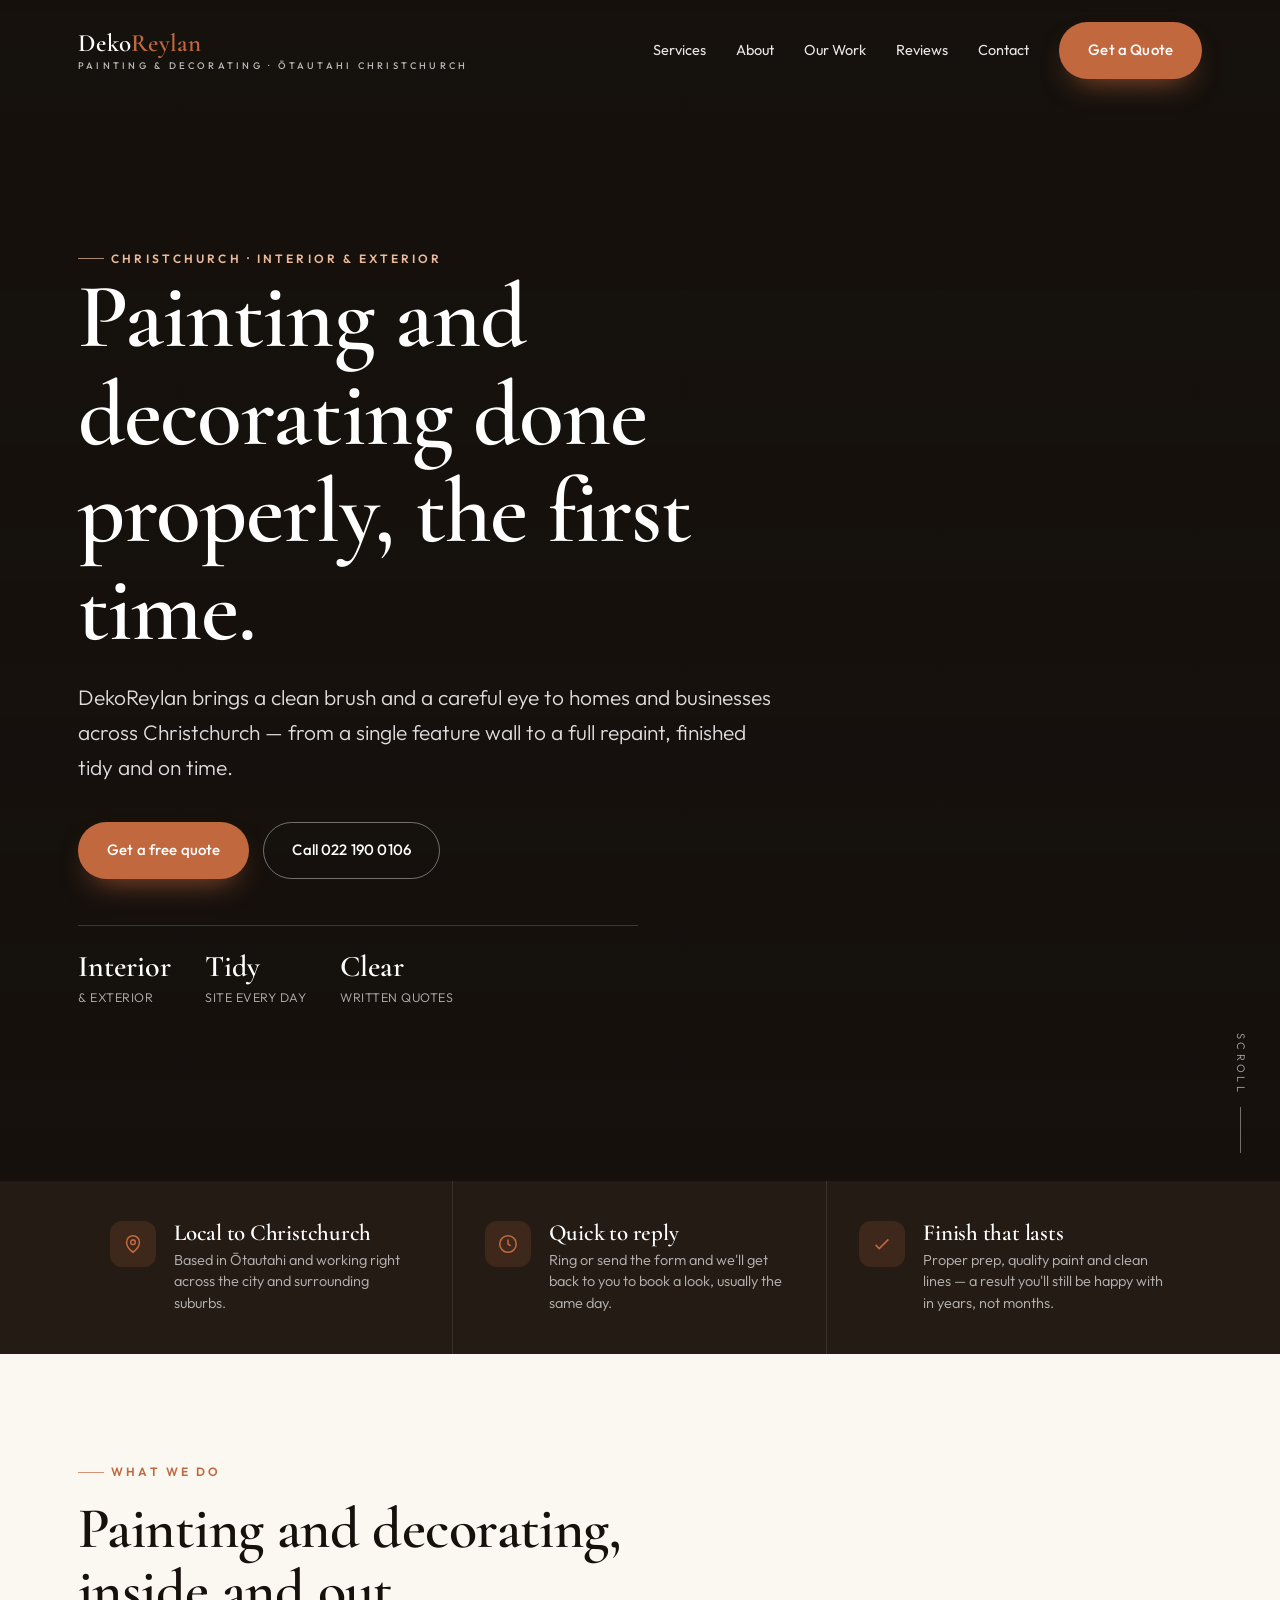
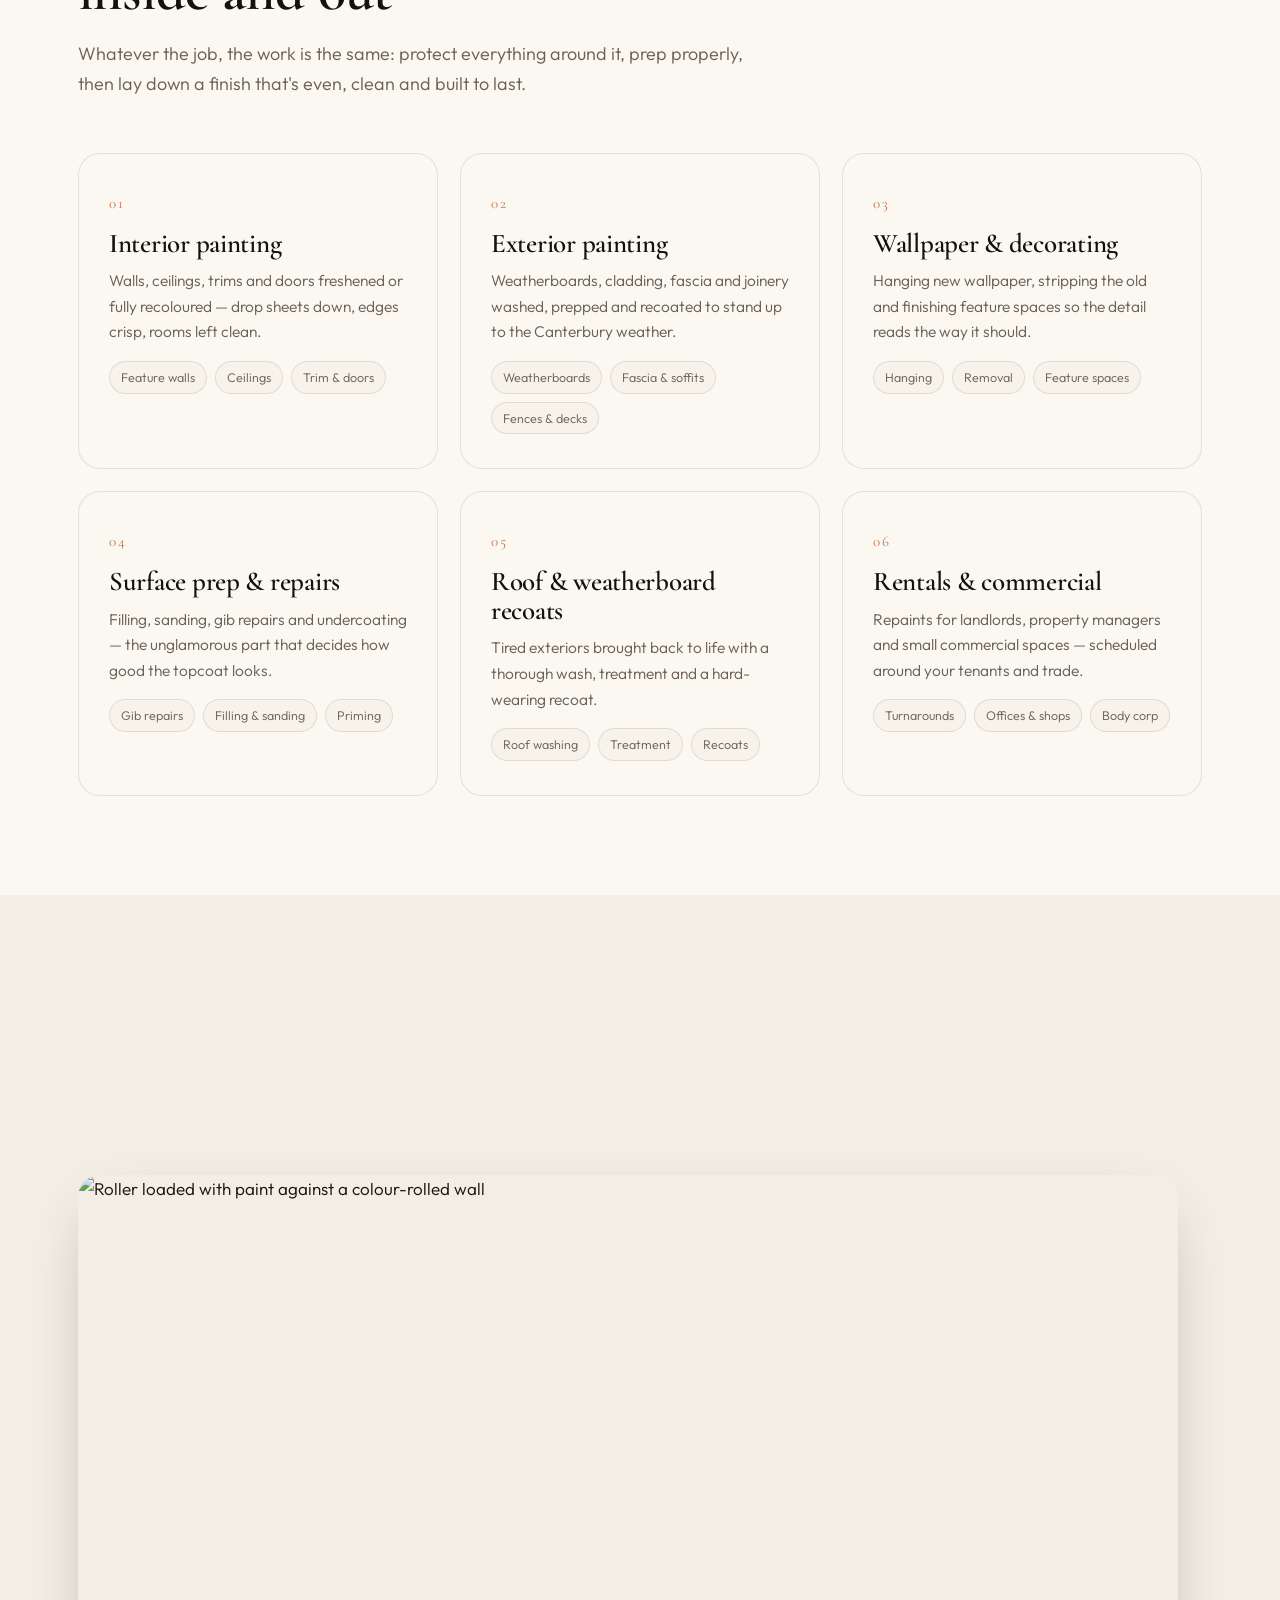
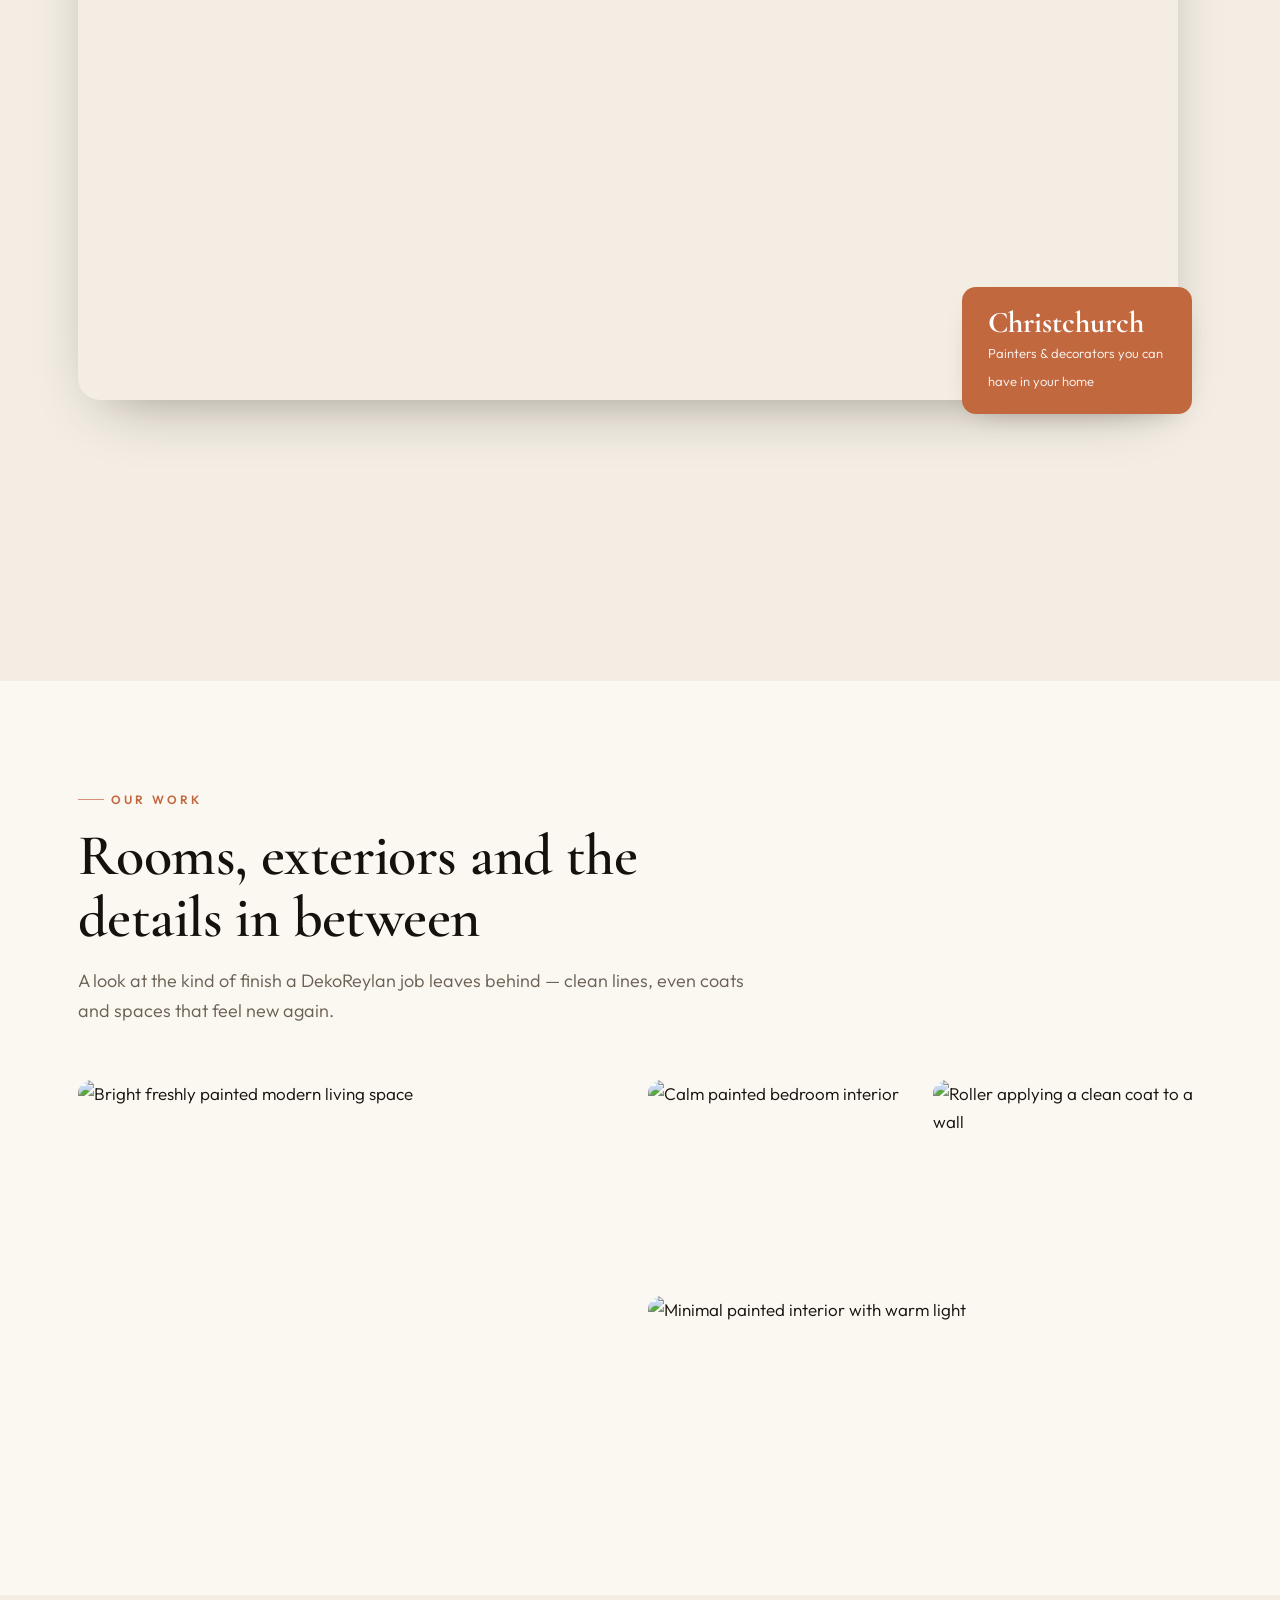
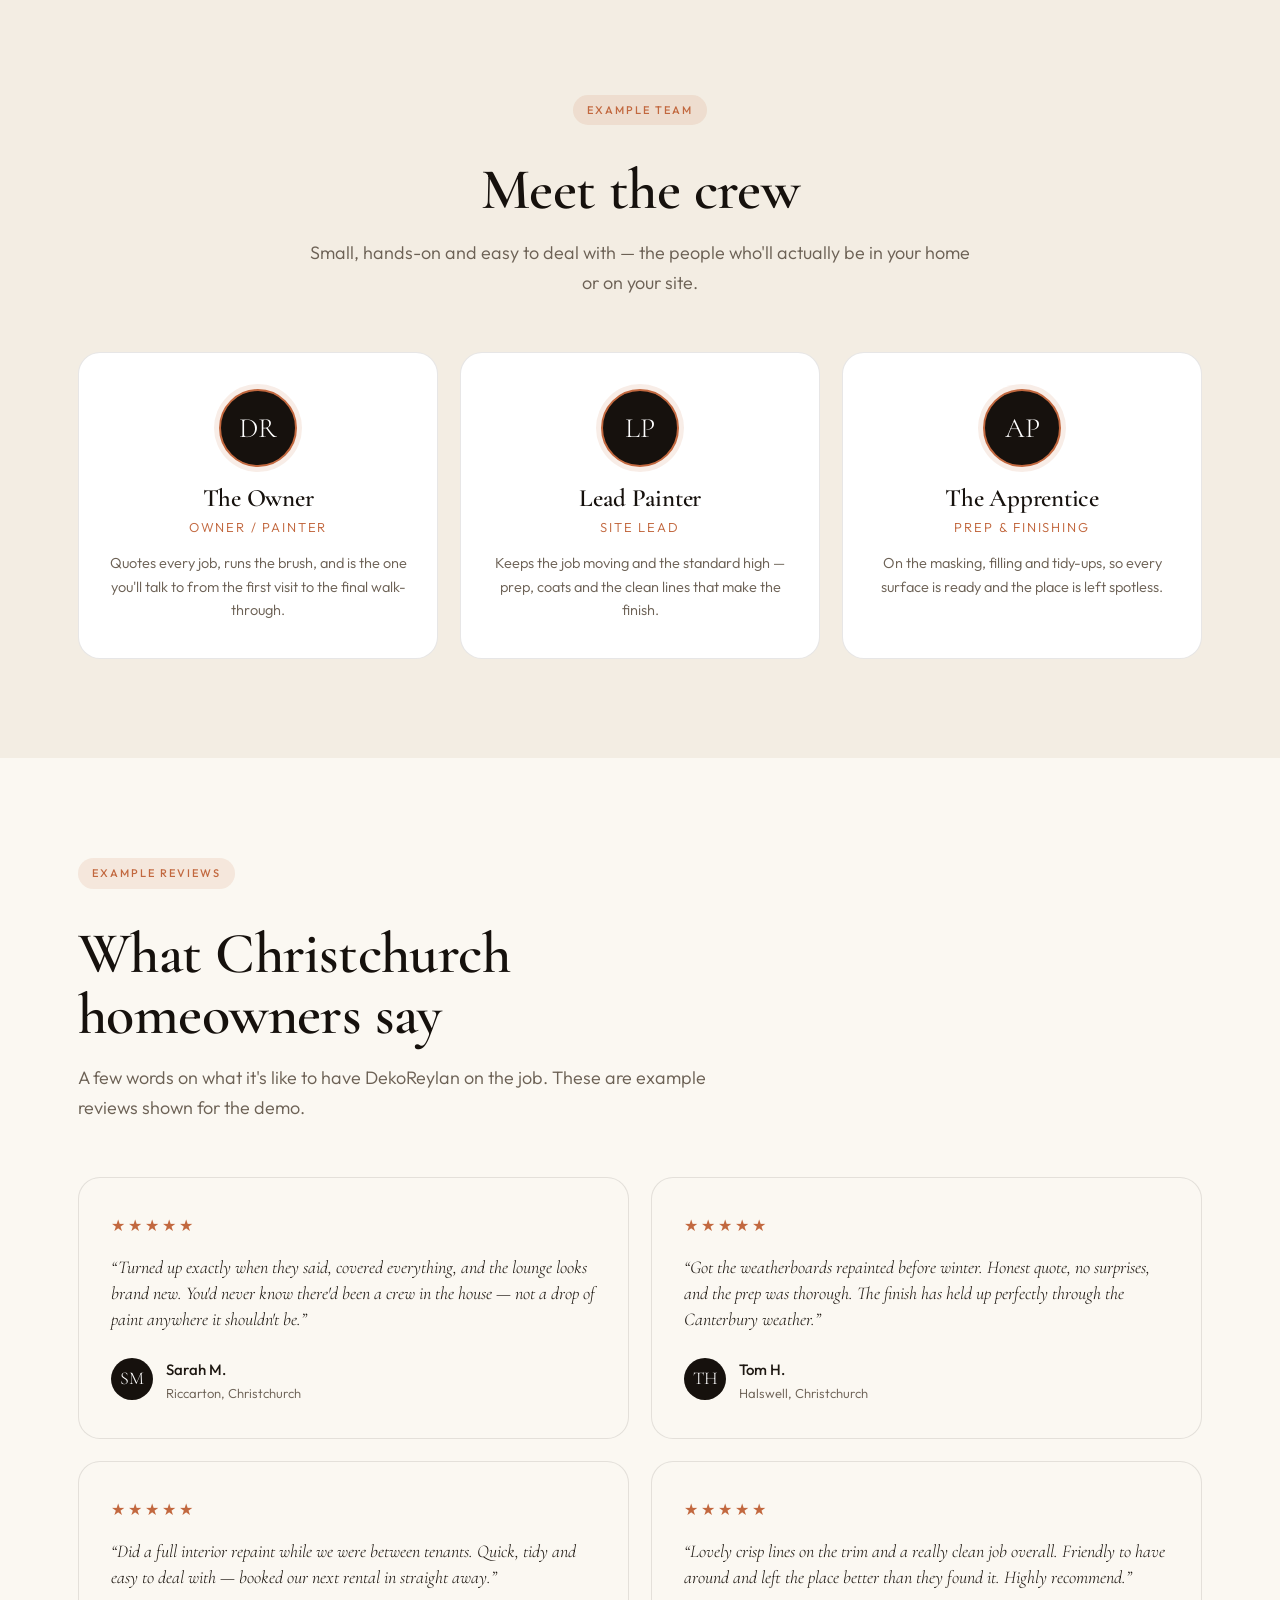
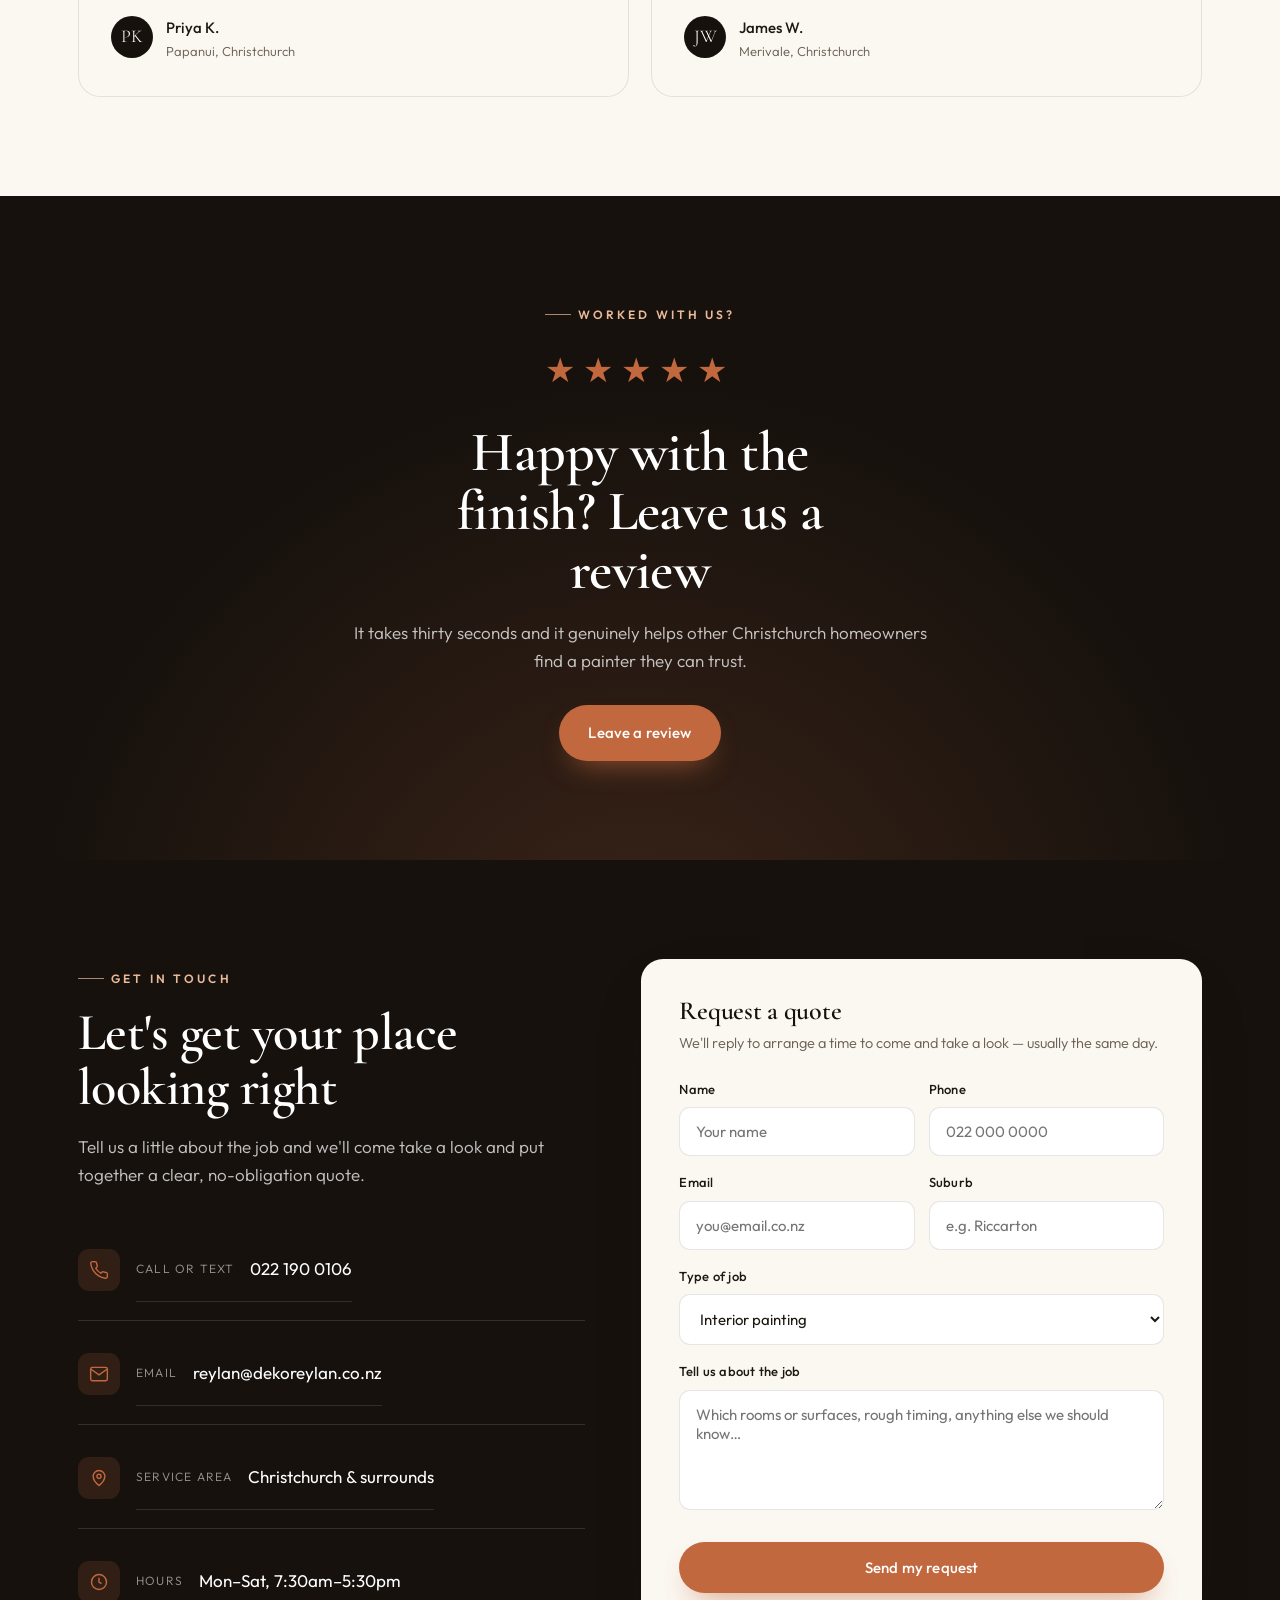
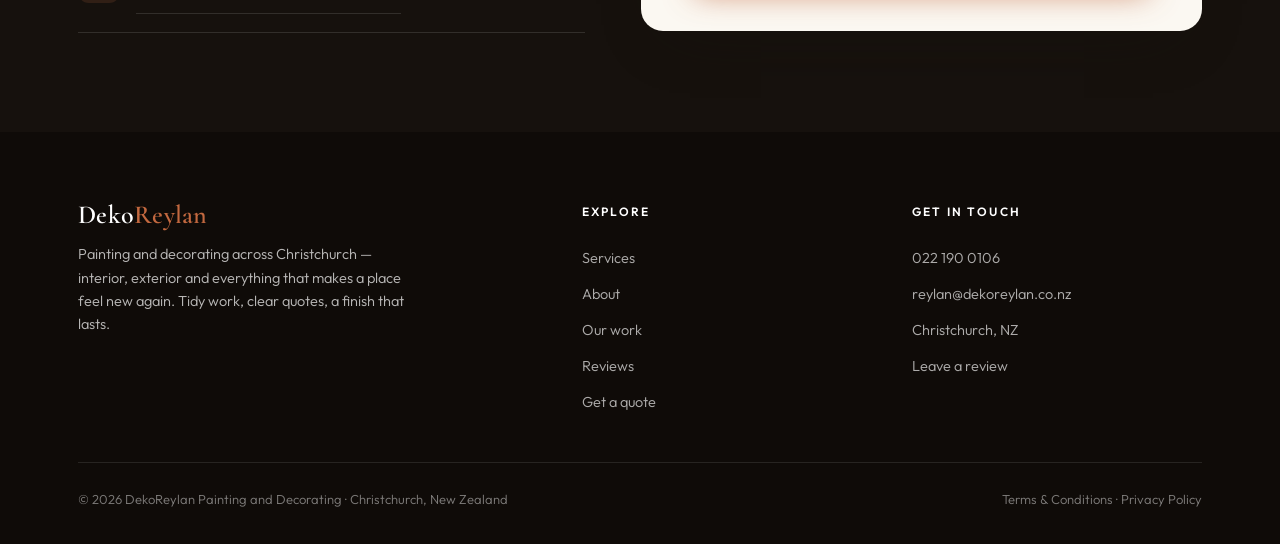
==== index.html @ f96023ec "Initial build: DekoReylan Painting and Decorating" ====
<!DOCTYPE html>
<html lang="en-NZ">
<head>
<meta charset="UTF-8" />
<meta name="viewport" content="width=device-width, initial-scale=1.0" />
<title>DekoReylan Painting and Decorating | Painters & Decorators, Christchurch</title>
<meta name="description" content="DekoReylan Painting and Decorating — interior and exterior house painting, wallpapering and surface prep across Christchurch. Tidy work, clear quotes, a finish that lasts. Get a quote today." />
<link rel="icon" href="data:image/svg+xml,%3Csvg xmlns='http://www.w3.org/2000/svg' viewBox='0 0 100 100'%3E%3Crect width='100' height='100' rx='20' fill='%2316110D'/%3E%3Ctext x='50' y='70' font-family='Georgia,serif' font-size='58' fill='%23C2683F' text-anchor='middle'%3ED%3C/text%3E%3C/svg%3E" />
<meta property="og:title" content="DekoReylan Painting and Decorating | Christchurch Painters" />
<meta property="og:description" content="Interior & exterior painting and decorating across Christchurch. Tidy work, clear quotes, a finish that lasts." />
<meta property="og:type" content="website" />
<meta property="og:image" content="https://images.unsplash.com/photo-1604014237800-1c9102c219da?auto=format&fit=crop&w=1200&q=70" />
<link rel="preconnect" href="https://fonts.googleapis.com" />
<link rel="preconnect" href="https://fonts.gstatic.com" crossorigin />
<link href="https://fonts.googleapis.com/css2?family=Cormorant+Garamond:wght@500;600;700&family=Outfit:wght@300;400;500;600&display=swap" rel="stylesheet" />
<link rel="stylesheet" href="styles.css" />
</head>
<body>

<!-- intro -->
<div id="intro">
  <div class="mark">Deko<span>Reylan</span></div>
  <div class="ln"></div>
</div>

<!-- nav -->
<header class="nav">
  <div class="wrap nav-inner">
    <a href="index.html" class="brand">Deko<b>Reylan</b><small>Painting &amp; Decorating · Ōtautahi Christchurch</small></a>
    <nav class="nav-links">
      <a class="lk" href="#services">Services</a>
      <a class="lk" href="#about">About</a>
      <a class="lk" href="#work">Our Work</a>
      <a class="lk" href="#reviews">Reviews</a>
      <a class="lk" href="#contact">Contact</a>
      <a class="btn btn-primary nav-phone" href="tel:+64221900106">Get a Quote</a>
    </nav>
    <button class="nav-toggle" aria-label="Menu"><span></span><span></span><span></span></button>
  </div>
</header>

<!-- hero -->
<section class="hero" id="top">
  <div class="hero-slides">
    <div class="hero-slide active"><img class="treat" src="https://images.unsplash.com/photo-1581094794329-c8112a89af12?auto=format&fit=crop&w=1900&q=70" alt="Painter cutting in a wall with a brush" fetchpriority="high" width="1900" height="1100" /></div>
    <div class="hero-slide"><img class="treat" src="https://images.unsplash.com/photo-1604014237800-1c9102c219da?auto=format&fit=crop&w=1900&q=70" alt="Roller applying fresh paint to an interior wall" loading="lazy" width="1900" height="1100" /></div>
    <div class="hero-slide"><img class="treat" src="https://images.unsplash.com/photo-1600585154340-be6161a56a0c?auto=format&fit=crop&w=1900&q=70" alt="Freshly painted modern living room" loading="lazy" width="1900" height="1100" /></div>
    <div class="hero-slide"><img class="treat" src="https://images.unsplash.com/photo-1513161455079-7dc1de15ef3e?auto=format&fit=crop&w=1900&q=70" alt="Painting brushes and rollers laid out ready to work" loading="lazy" width="1900" height="1100" /></div>
  </div>
  <div class="hero-content wrap">
    <span class="eyebrow">Christchurch · Interior &amp; Exterior</span>
    <h1>Painting and decorating done properly, the first time.</h1>
    <p class="lead">DekoReylan brings a clean brush and a careful eye to homes and businesses across Christchurch — from a single feature wall to a full repaint, finished tidy and on time.</p>
    <div class="hero-cta">
      <a href="#contact" class="btn btn-primary">Get a free quote</a>
      <a href="tel:+64221900106" class="btn btn-ghost">Call 022 190 0106</a>
    </div>
    <div class="hero-meta">
      <div><b>Interior</b><span>&amp; Exterior</span></div>
      <div><b>Tidy</b><span>Site every day</span></div>
      <div><b>Clear</b><span>Written quotes</span></div>
    </div>
  </div>
  <div class="scroll-hint">Scroll</div>
</section>

<!-- trust strip -->
<div class="trust">
  <div class="wrap">
    <div class="trust-item reveal">
      <div class="ic"><svg width="22" height="22" viewBox="0 0 24 24" fill="none" stroke="currentColor" stroke-width="1.7"><path d="M12 21s-7-5.2-7-11a7 7 0 0 1 14 0c0 5.8-7 11-7 11z"/><circle cx="12" cy="10" r="2.5"/></svg></div>
      <div><h4>Local to Christchurch</h4><p>Based in Ōtautahi and working right across the city and surrounding suburbs.</p></div>
    </div>
    <div class="trust-item reveal d1">
      <div class="ic"><svg width="22" height="22" viewBox="0 0 24 24" fill="none" stroke="currentColor" stroke-width="1.7"><circle cx="12" cy="12" r="9"/><path d="M12 7v5l3 2"/></svg></div>
      <div><h4>Quick to reply</h4><p>Ring or send the form and we'll get back to you to book a look, usually the same day.</p></div>
    </div>
    <div class="trust-item reveal d2">
      <div class="ic"><svg width="22" height="22" viewBox="0 0 24 24" fill="none" stroke="currentColor" stroke-width="1.7"><path d="m5 13 4 4L19 7"/></svg></div>
      <div><h4>Finish that lasts</h4><p>Proper prep, quality paint and clean lines — a result you'll still be happy with in years, not months.</p></div>
    </div>
  </div>
</div>

<!-- services -->
<section id="services" class="bg-paper">
  <div class="wrap">
    <div class="sec-head reveal">
      <span class="eyebrow">What we do</span>
      <h2>Painting and decorating, inside and out</h2>
      <p>Whatever the job, the work is the same: protect everything around it, prep properly, then lay down a finish that's even, clean and built to last.</p>
    </div>
    <div class="services-grid">
      <div class="svc reveal">
        <span class="num">01</span>
        <h3>Interior painting</h3>
        <p>Walls, ceilings, trims and doors freshened or fully recoloured — drop sheets down, edges crisp, rooms left clean.</p>
        <ul><li>Feature walls</li><li>Ceilings</li><li>Trim &amp; doors</li></ul>
      </div>
      <div class="svc reveal d1">
        <span class="num">02</span>
        <h3>Exterior painting</h3>
        <p>Weatherboards, cladding, fascia and joinery washed, prepped and recoated to stand up to the Canterbury weather.</p>
        <ul><li>Weatherboards</li><li>Fascia &amp; soffits</li><li>Fences &amp; decks</li></ul>
      </div>
      <div class="svc reveal d2">
        <span class="num">03</span>
        <h3>Wallpaper &amp; decorating</h3>
        <p>Hanging new wallpaper, stripping the old and finishing feature spaces so the detail reads the way it should.</p>
        <ul><li>Hanging</li><li>Removal</li><li>Feature spaces</li></ul>
      </div>
      <div class="svc reveal">
        <span class="num">04</span>
        <h3>Surface prep &amp; repairs</h3>
        <p>Filling, sanding, gib repairs and undercoating — the unglamorous part that decides how good the topcoat looks.</p>
        <ul><li>Gib repairs</li><li>Filling &amp; sanding</li><li>Priming</li></ul>
      </div>
      <div class="svc reveal d1">
        <span class="num">05</span>
        <h3>Roof &amp; weatherboard recoats</h3>
        <p>Tired exteriors brought back to life with a thorough wash, treatment and a hard-wearing recoat.</p>
        <ul><li>Roof washing</li><li>Treatment</li><li>Recoats</li></ul>
      </div>
      <div class="svc reveal d2">
        <span class="num">06</span>
        <h3>Rentals &amp; commercial</h3>
        <p>Repaints for landlords, property managers and small commercial spaces — scheduled around your tenants and trade.</p>
        <ul><li>Turnarounds</li><li>Offices &amp; shops</li><li>Body corp</li></ul>
      </div>
    </div>
  </div>
</section>

<!-- about -->
<section id="about" class="bg-bone">
  <div class="wrap about-grid">
    <div class="about-media reveal">
      <img class="treat" src="https://images.unsplash.com/photo-1562259949-e8e7689d7828?auto=format&fit=crop&w=1100&q=70" alt="Roller loaded with paint against a colour-rolled wall" width="1100" height="825" loading="lazy" />
      <div class="tag"><b>Christchurch</b><span>Painters &amp; decorators you can have in your home</span></div>
    </div>
    <div class="about-copy reveal d1">
      <span class="eyebrow">About DekoReylan</span>
      <h2>A careful brush you'll be glad you called</h2>
      <p>DekoReylan Painting and Decorating is a Christchurch painting business built on the simple stuff: turn up when we say, keep the site tidy, and leave a finish you're proud to show people.</p>
      <p>From a freshen-up before the house goes on the market to a full interior recolour or an exterior recoat, the approach doesn't change — honest advice, a clear written quote, and clean work from the first drop sheet to the last wipe-down.</p>
      <ul class="checklist">
        <li><span class="ck"><svg width="13" height="13" viewBox="0 0 24 24" fill="none" stroke="currentColor" stroke-width="3"><path d="m5 13 4 4L19 7"/></svg></span><div><b>Locally owned and operated</b><span>A Christchurch name doing Christchurch homes — not a faceless franchise.</span></div></li>
        <li><span class="ck"><svg width="13" height="13" viewBox="0 0 24 24" fill="none" stroke="currentColor" stroke-width="3"><path d="m5 13 4 4L19 7"/></svg></span><div><b>Clear, written quotes</b><span>You'll know the scope and the price before any tin is opened.</span></div></li>
        <li><span class="ck"><svg width="13" height="13" viewBox="0 0 24 24" fill="none" stroke="currentColor" stroke-width="3"><path d="m5 13 4 4L19 7"/></svg></span><div><b>Tidy work, every day</b><span>Furniture covered, floors protected, and the place left liveable while we go.</span></div></li>
      </ul>
      <a href="#contact" class="btn btn-dark" style="margin-top:30px">Talk to us about your place</a>
    </div>
  </div>
</section>

<!-- work / gallery -->
<section id="work" class="bg-paper">
  <div class="wrap">
    <div class="sec-head reveal">
      <span class="eyebrow">Our work</span>
      <h2>Rooms, exteriors and the details in between</h2>
      <p>A look at the kind of finish a DekoReylan job leaves behind — clean lines, even coats and spaces that feel new again.</p>
    </div>
    <div class="gallery">
      <figure class="wide tall reveal"><img class="treat" src="https://images.unsplash.com/photo-1586023492125-27b2c045efd7?auto=format&fit=crop&w=1100&q=70" alt="Bright freshly painted modern living space" loading="lazy" /><figcaption>Interior recolour — open living</figcaption></figure>
      <figure class="reveal d1"><img class="treat" src="https://images.unsplash.com/photo-1505691938895-1758d7feb511?auto=format&fit=crop&w=800&q=70" alt="Calm painted bedroom interior" loading="lazy" /><figcaption>Bedroom refresh</figcaption></figure>
      <figure class="reveal d2"><img class="treat" src="https://images.unsplash.com/photo-1604014237800-1c9102c219da?auto=format&fit=crop&w=800&q=70" alt="Roller applying a clean coat to a wall" loading="lazy" /><figcaption>Even coats, crisp edges</figcaption></figure>
      <figure class="wide reveal d1"><img class="treat" src="https://images.unsplash.com/photo-1618221195710-dd6b41faaea6?auto=format&fit=crop&w=1100&q=70" alt="Minimal painted interior with warm light" loading="lazy" /><figcaption>Feature spaces &amp; trim</figcaption></figure>
    </div>
  </div>
</section>

<!-- crew -->
<section id="crew" class="bg-bone">
  <div class="wrap">
    <div class="sec-head reveal" style="margin-left:auto;margin-right:auto;text-align:center">
      <span class="badge">Example team</span>
      <h2>Meet the crew</h2>
      <p>Small, hands-on and easy to deal with — the people who'll actually be in your home or on your site.</p>
    </div>
    <div class="crew-grid">
      <div class="crew-card reveal">
        <div class="avatar">DR</div>
        <h3>The Owner</h3>
        <div class="role">Owner / Painter</div>
        <p>Quotes every job, runs the brush, and is the one you'll talk to from the first visit to the final walk-through.</p>
      </div>
      <div class="crew-card reveal d1">
        <div class="avatar">LP</div>
        <h3>Lead Painter</h3>
        <div class="role">Site Lead</div>
        <p>Keeps the job moving and the standard high — prep, coats and the clean lines that make the finish.</p>
      </div>
      <div class="crew-card reveal d2">
        <div class="avatar">AP</div>
        <h3>The Apprentice</h3>
        <div class="role">Prep &amp; Finishing</div>
        <p>On the masking, filling and tidy-ups, so every surface is ready and the place is left spotless.</p>
      </div>
    </div>
  </div>
</section>

<!-- reviews -->
<section id="reviews" class="bg-paper">
  <div class="wrap">
    <div class="sec-head reveal">
      <span class="badge">Example reviews</span>
      <h2>What Christchurch homeowners say</h2>
      <p>A few words on what it's like to have DekoReylan on the job. These are example reviews shown for the demo.</p>
    </div>
    <div class="reviews-grid">
      <div class="review reveal">
        <div class="stars">★★★★★</div>
        <p>“Turned up exactly when they said, covered everything, and the lounge looks brand new. You'd never know there'd been a crew in the house — not a drop of paint anywhere it shouldn't be.”</p>
        <div class="who"><span class="dot">SM</span><div><b>Sarah M.</b><span>Riccarton, Christchurch</span></div></div>
      </div>
      <div class="review reveal d1">
        <div class="stars">★★★★★</div>
        <p>“Got the weatherboards repainted before winter. Honest quote, no surprises, and the prep was thorough. The finish has held up perfectly through the Canterbury weather.”</p>
        <div class="who"><span class="dot">TH</span><div><b>Tom H.</b><span>Halswell, Christchurch</span></div></div>
      </div>
      <div class="review reveal">
        <div class="stars">★★★★★</div>
        <p>“Did a full interior repaint while we were between tenants. Quick, tidy and easy to deal with — booked our next rental in straight away.”</p>
        <div class="who"><span class="dot">PK</span><div><b>Priya K.</b><span>Papanui, Christchurch</span></div></div>
      </div>
      <div class="review reveal d1">
        <div class="stars">★★★★★</div>
        <p>“Lovely crisp lines on the trim and a really clean job overall. Friendly to have around and left the place better than they found it. Highly recommend.”</p>
        <div class="who"><span class="dot">JW</span><div><b>James W.</b><span>Merivale, Christchurch</span></div></div>
      </div>
    </div>
  </div>
</section>

<!-- review funnel banner -->
<section class="funnel">
  <div class="wrap">
    <span class="eyebrow">Worked with us?</span>
    <div class="bigstars" style="margin-top:18px">★★★★★</div>
    <h2>Happy with the finish? Leave us a review</h2>
    <p>It takes thirty seconds and it genuinely helps other Christchurch homeowners find a painter they can trust.</p>
    <a href="review.html" class="btn btn-primary">Leave a review</a>
  </div>
</section>

<!-- contact -->
<section id="contact" class="bg-ink">
  <div class="wrap contact-grid">
    <div class="contact-info reveal">
      <span class="eyebrow">Get in touch</span>
      <h2>Let's get your place looking right</h2>
      <p>Tell us a little about the job and we'll come take a look and put together a clear, no-obligation quote.</p>
      <div class="cinfo">
        <a href="tel:+64221900106"><span class="ic"><svg width="20" height="20" viewBox="0 0 24 24" fill="none" stroke="currentColor" stroke-width="1.7"><path d="M22 16.9v3a2 2 0 0 1-2.2 2 19.8 19.8 0 0 1-8.6-3.1 19.5 19.5 0 0 1-6-6A19.8 19.8 0 0 1 2.1 4.2 2 2 0 0 1 4.1 2h3a2 2 0 0 1 2 1.7c.1 1 .4 1.9.7 2.8a2 2 0 0 1-.5 2.1L8.1 9.9a16 16 0 0 0 6 6l1.3-1.3a2 2 0 0 1 2.1-.4c.9.3 1.8.6 2.8.7a2 2 0 0 1 1.7 2z"/></svg></span><div><small>Call or text</small><b>022 190 0106</b></div></a>
        <a href="mailto:reylan@dekoreylan.co.nz"><span class="ic"><svg width="20" height="20" viewBox="0 0 24 24" fill="none" stroke="currentColor" stroke-width="1.7"><rect x="2" y="4" width="20" height="16" rx="2"/><path d="m2 6 10 7L22 6"/></svg></span><div><small>Email</small><b>reylan@dekoreylan.co.nz</b></div></a>
        <div><span class="ic"><svg width="20" height="20" viewBox="0 0 24 24" fill="none" stroke="currentColor" stroke-width="1.7"><path d="M12 21s-7-5.2-7-11a7 7 0 0 1 14 0c0 5.8-7 11-7 11z"/><circle cx="12" cy="10" r="2.5"/></svg></span><div><small>Service area</small><b>Christchurch &amp; surrounds</b></div></div>
        <div><span class="ic"><svg width="20" height="20" viewBox="0 0 24 24" fill="none" stroke="currentColor" stroke-width="1.7"><circle cx="12" cy="12" r="9"/><path d="M12 7v5l3 2"/></svg></span><div><small>Hours</small><b>Mon–Sat, 7:30am–5:30pm</b></div></div>
      </div>
    </div>
    <div class="form reveal d1">
      <h3>Request a quote</h3>
      <p class="sub">We'll reply to arrange a time to come and take a look — usually the same day.</p>
      <form action="https://formsubmit.co/reylan@dekoreylan.co.nz" method="POST">
        <input type="hidden" name="_subject" value="New quote request — DekoReylan website" />
        <input type="hidden" name="_captcha" value="false" />
        <input type="hidden" name="_template" value="table" />
        <div class="row2">
          <div class="field"><label for="name">Name</label><input type="text" id="name" name="name" required placeholder="Your name" /></div>
          <div class="field"><label for="phone">Phone</label><input type="tel" id="phone" name="phone" required placeholder="022 000 0000" /></div>
        </div>
        <div class="row2">
          <div class="field"><label for="email">Email</label><input type="email" id="email" name="email" required placeholder="you@email.co.nz" /></div>
          <div class="field"><label for="suburb">Suburb</label><input type="text" id="suburb" name="suburb" placeholder="e.g. Riccarton" /></div>
        </div>
        <div class="field">
          <label for="jobtype">Type of job</label>
          <select id="jobtype" name="job_type">
            <option>Interior painting</option>
            <option>Exterior painting</option>
            <option>Wallpaper &amp; decorating</option>
            <option>Surface prep &amp; repairs</option>
            <option>Roof / weatherboard recoat</option>
            <option>Rental or commercial repaint</option>
            <option>Not sure yet</option>
          </select>
        </div>
        <div class="field"><label for="msg">Tell us about the job</label><textarea id="msg" name="message" placeholder="Which rooms or surfaces, rough timing, anything else we should know…"></textarea></div>
        <button type="submit" class="btn btn-primary">Send my request</button>
      </form>
    </div>
  </div>
</section>

<!-- footer -->
<footer>
  <div class="wrap">
    <div class="foot-grid">
      <div class="foot-brand">
        <div class="brand">Deko<b style="color:var(--accent)">Reylan</b></div>
        <p>Painting and decorating across Christchurch — interior, exterior and everything that makes a place feel new again. Tidy work, clear quotes, a finish that lasts.</p>
      </div>
      <div class="foot-col">
        <h5>Explore</h5>
        <a href="#services">Services</a>
        <a href="#about">About</a>
        <a href="#work">Our work</a>
        <a href="#reviews">Reviews</a>
        <a href="#contact">Get a quote</a>
      </div>
      <div class="foot-col">
        <h5>Get in touch</h5>
        <a href="tel:+64221900106">022 190 0106</a>
        <a href="mailto:reylan@dekoreylan.co.nz">reylan@dekoreylan.co.nz</a>
        <span>Christchurch, NZ</span>
        <a href="review.html">Leave a review</a>
      </div>
    </div>
    <div class="foot-bottom">
      <span>© <span id="yr"></span> DekoReylan Painting and Decorating · Christchurch, New Zealand</span>
      <span><a href="terms.html">Terms &amp; Conditions</a> · <a href="privacy.html">Privacy Policy</a></span>
    </div>
  </div>
</footer>

<script>document.getElementById('yr').textContent=new Date().getFullYear();</script>
<script src="main.js"></script>
</body>
</html>
---- styles.css ----
/* DekoReylan Painting and Decorating — Premium archetype
   Display: Cormorant Garamond · Body: Outfit
   Accent: terracotta clay on warm near-black */

:root{
  --ink:#16110D;
  --ink-soft:#241B14;
  --bone:#F3EDE3;
  --paper:#FBF8F2;
  --paper-2:#F7F2EA;
  --accent:#C2683F;
  --accent-deep:#A9512C;
  --text:#1E1812;
  --muted:#6E635723;
  --muted-text:#6C6155;
  --line:rgba(22,17,13,.10);
  --line-light:rgba(255,255,255,.14);
  --radius:14px;
  --radius-lg:22px;
  --shadow:0 22px 60px -28px rgba(22,17,13,.45);
  --shadow-sm:0 10px 30px -18px rgba(22,17,13,.40);
  --maxw:1180px;
  --ease:cubic-bezier(.22,.61,.36,1);
}

*{box-sizing:border-box}
html{scroll-behavior:smooth}
body{
  margin:0;
  font-family:"Outfit",-apple-system,BlinkMacSystemFont,"Segoe UI",sans-serif;
  color:var(--text);
  background:var(--paper);
  font-size:17px;
  line-height:1.65;
  font-weight:330;
  -webkit-font-smoothing:antialiased;
  overflow-x:hidden;
}
h1,h2,h3,h4{
  font-family:"Cormorant Garamond",Georgia,serif;
  font-weight:600;
  line-height:1.06;
  letter-spacing:-.01em;
  margin:0;
  color:var(--ink);
}
p{margin:0}
a{color:inherit;text-decoration:none}
img{display:block;max-width:100%}

.wrap{max-width:var(--maxw);margin:0 auto;padding:0 28px}
.eyebrow{
  font-family:"Outfit",sans-serif;
  text-transform:uppercase;
  letter-spacing:.26em;
  font-size:12px;
  font-weight:600;
  color:var(--accent);
  display:inline-flex;align-items:center;gap:.6em;
}
.eyebrow::before{content:"";width:26px;height:1px;background:var(--accent);display:inline-block;opacity:.7}

/* consistent image treatment across the whole site */
.treat{filter:saturate(.9) contrast(1.04) brightness(.98)}

/* ---------- buttons ---------- */
.btn{
  --b:var(--accent);
  display:inline-flex;align-items:center;justify-content:center;gap:.55em;
  padding:15px 28px;border-radius:999px;
  font-family:"Outfit",sans-serif;font-weight:500;font-size:15px;letter-spacing:.01em;
  cursor:pointer;border:1px solid transparent;
  transition:transform .35s var(--ease),background .3s var(--ease),color .3s,box-shadow .3s;
  white-space:nowrap;
}
.btn-primary{background:var(--accent);color:#fff;box-shadow:0 14px 30px -14px rgba(194,104,63,.8)}
.btn-primary:hover{background:var(--accent-deep);transform:translateY(-2px)}
.btn-ghost{background:transparent;color:#fff;border-color:rgba(255,255,255,.4)}
.btn-ghost:hover{background:rgba(255,255,255,.1);border-color:#fff;transform:translateY(-2px)}
.btn-dark{background:var(--ink);color:#fff}
.btn-dark:hover{background:var(--ink-soft);transform:translateY(-2px)}

/* ---------- intro overlay ---------- */
#intro{
  position:fixed;inset:0;z-index:2000;background:var(--ink);
  display:flex;align-items:center;justify-content:center;flex-direction:column;gap:14px;
  transition:opacity .8s var(--ease),visibility .8s;
}
#intro.done{opacity:0;visibility:hidden}
#intro .mark{
  font-family:"Cormorant Garamond",serif;font-size:clamp(30px,6vw,52px);color:#fff;
  letter-spacing:.02em;opacity:0;transform:translateY(14px);
  animation:introUp .9s var(--ease) .15s forwards;
}
#intro .mark span{color:var(--accent)}
#intro .ln{width:0;height:2px;background:var(--accent);animation:introLn 1.1s var(--ease) .5s forwards}
@keyframes introUp{to{opacity:1;transform:none}}
@keyframes introLn{to{width:120px}}

/* ---------- nav ---------- */
header.nav{
  position:fixed;top:0;left:0;right:0;z-index:1000;
  transition:background .4s var(--ease),box-shadow .4s,padding .4s;
  padding:22px 0;
}
header.nav.scrolled{background:rgba(251,248,242,.92);backdrop-filter:blur(12px);box-shadow:0 1px 0 var(--line);padding:14px 0}
.nav-inner{display:flex;align-items:center;justify-content:space-between;gap:20px}
.brand{font-family:"Cormorant Garamond",serif;font-size:25px;font-weight:600;color:#fff;letter-spacing:.01em;line-height:1;transition:color .4s}
.brand b{color:var(--accent);font-weight:600}
.brand small{display:block;font-family:"Outfit",sans-serif;font-size:9.5px;letter-spacing:.34em;text-transform:uppercase;font-weight:500;opacity:.7;margin-top:5px}
header.nav.scrolled .brand{color:var(--ink)}
.nav-links{display:flex;align-items:center;gap:30px}
.nav-links a.lk{font-family:"Outfit",sans-serif;font-size:14.5px;font-weight:400;color:rgba(255,255,255,.9);position:relative;transition:color .3s}
header.nav.scrolled .nav-links a.lk{color:var(--muted-text)}
.nav-links a.lk::after{content:"";position:absolute;left:0;bottom:-6px;height:1.5px;width:0;background:var(--accent);transition:width .35s var(--ease)}
.nav-links a.lk:hover::after{width:100%}
.nav-links a.lk:hover{color:var(--accent)}
.nav-phone{font-family:"Outfit",sans-serif}
.nav-toggle{display:none;background:none;border:0;cursor:pointer;flex-direction:column;gap:5px;padding:6px}
.nav-toggle span{width:26px;height:2px;background:#fff;transition:.3s}
header.nav.scrolled .nav-toggle span{background:var(--ink)}

/* ---------- hero ---------- */
.hero{position:relative;min-height:100svh;background:var(--ink);display:flex;align-items:flex-end;overflow:hidden}
.hero-slides{position:absolute;inset:0;z-index:0}
.hero-slide{position:absolute;inset:0;opacity:0;transition:opacity 1.8s var(--ease);transform:scale(1.06)}
.hero-slide.active{opacity:1;animation:kenburns 8s linear forwards}
.hero-slide img{width:100%;height:100%;object-fit:cover}
.hero-slide::after{content:"";position:absolute;inset:0;
  background:linear-gradient(180deg,rgba(22,17,13,.55) 0%,rgba(22,17,13,.45) 35%,rgba(22,17,13,.82) 100%);}
@keyframes kenburns{from{transform:scale(1.02)}to{transform:scale(1.12)}}
.hero-content{position:relative;z-index:2;width:100%;padding-bottom:8vh;padding-top:140px}
.hero h1{color:#fff;font-size:clamp(44px,7.4vw,92px);max-width:15ch;font-weight:600}
.hero .lead{color:rgba(255,255,255,.86);font-size:clamp(17px,2.1vw,21px);max-width:50ch;margin-top:22px;font-weight:300}
.hero .eyebrow{color:#E9B999}
.hero .eyebrow::before{background:#E9B999}
.hero-cta{display:flex;gap:14px;margin-top:38px;flex-wrap:wrap}
.hero-meta{display:flex;gap:34px;margin-top:46px;flex-wrap:wrap;border-top:1px solid rgba(255,255,255,.16);padding-top:26px;max-width:560px}
.hero-meta div{color:#fff}
.hero-meta b{font-family:"Cormorant Garamond",serif;font-size:30px;font-weight:600;display:block;line-height:1}
.hero-meta span{font-size:12.5px;letter-spacing:.04em;color:rgba(255,255,255,.66);text-transform:uppercase}
.scroll-hint{position:absolute;right:30px;bottom:28px;z-index:3;color:rgba(255,255,255,.6);font-size:11px;letter-spacing:.3em;text-transform:uppercase;writing-mode:vertical-rl;display:flex;align-items:center;gap:12px}
.scroll-hint::after{content:"";width:1px;height:46px;background:rgba(255,255,255,.4);animation:scrollpulse 2s var(--ease) infinite}
@keyframes scrollpulse{0%,100%{transform:scaleY(.4);opacity:.4}50%{transform:scaleY(1);opacity:1}}

/* ---------- sections ---------- */
section{padding:clamp(72px,11vh,128px) 0}
.bg-bone{background:var(--bone)}
.bg-paper{background:var(--paper)}
.bg-ink{background:var(--ink);color:#fff}
.sec-head{max-width:680px;margin-bottom:54px}
.sec-head h2{font-size:clamp(34px,5vw,58px);margin-top:16px}
.sec-head p{color:var(--muted-text);margin-top:18px;font-size:18px}
.bg-ink .sec-head h2{color:#fff}
.bg-ink .sec-head p{color:rgba(255,255,255,.72)}

/* trust strip */
.trust{background:var(--ink-soft);color:#fff;padding:0}
.trust .wrap{display:grid;grid-template-columns:repeat(3,1fr);gap:0}
.trust-item{padding:40px 32px;display:flex;gap:18px;align-items:flex-start;border-right:1px solid rgba(255,255,255,.1)}
.trust-item:last-child{border-right:0}
.trust-item .ic{flex:0 0 auto;width:46px;height:46px;border-radius:12px;background:rgba(194,104,63,.16);display:flex;align-items:center;justify-content:center;color:var(--accent)}
.trust-item h4{color:#fff;font-size:23px;margin-bottom:3px}
.trust-item p{color:rgba(255,255,255,.66);font-size:14.5px;line-height:1.5}

/* services */
.services-grid{display:grid;grid-template-columns:repeat(3,1fr);gap:22px}
.svc{background:var(--paper);border:1px solid var(--line);border-radius:var(--radius-lg);padding:34px 30px;transition:transform .4s var(--ease),box-shadow .4s,border-color .4s;position:relative;overflow:hidden}
.bg-bone .svc{background:#fff}
.svc::before{content:"";position:absolute;left:0;top:0;height:3px;width:0;background:var(--accent);transition:width .4s var(--ease)}
.svc:hover{transform:translateY(-6px);box-shadow:var(--shadow);border-color:transparent}
.svc:hover::before{width:100%}
.svc .num{font-family:"Cormorant Garamond",serif;font-size:15px;color:var(--accent);letter-spacing:.1em}
.svc h3{font-size:27px;margin:14px 0 10px}
.svc p{color:var(--muted-text);font-size:15.5px}
.svc ul{list-style:none;padding:0;margin:16px 0 0;display:flex;flex-wrap:wrap;gap:8px}
.svc li{font-size:12.5px;color:var(--muted-text);background:var(--paper-2);border:1px solid var(--line);padding:5px 11px;border-radius:999px}
.bg-bone .svc li{background:var(--bone)}

/* about */
.about-grid{display:grid;grid-template-columns:1fr 1.05fr;gap:64px;align-items:center}
.about-media{position:relative}
.about-media img{width:100%;aspect-ratio:4/3;object-fit:cover;border-radius:var(--radius-lg);box-shadow:var(--shadow)}
.about-media .tag{position:absolute;right:-14px;bottom:-14px;background:var(--accent);color:#fff;padding:20px 26px;border-radius:var(--radius);box-shadow:var(--shadow-sm);max-width:230px}
.about-media .tag b{font-family:"Cormorant Garamond",serif;font-size:30px;display:block;line-height:1.05}
.about-media .tag span{font-size:13px;opacity:.92}
.about-copy h2{font-size:clamp(32px,4.6vw,52px);margin:16px 0 20px}
.about-copy p{color:var(--muted-text);margin-bottom:16px}
.checklist{list-style:none;padding:0;margin:26px 0 0;display:grid;gap:14px}
.checklist li{display:flex;gap:14px;align-items:flex-start;font-size:16px;color:var(--text)}
.checklist .ck{flex:0 0 auto;width:26px;height:26px;border-radius:50%;background:rgba(194,104,63,.14);color:var(--accent);display:flex;align-items:center;justify-content:center;margin-top:2px}
.checklist b{font-weight:500}
.checklist span{color:var(--muted-text);font-size:14.5px;display:block}

/* gallery */
.gallery{display:grid;grid-template-columns:repeat(4,1fr);grid-auto-rows:200px;gap:16px}
.gallery figure{margin:0;overflow:hidden;border-radius:var(--radius);position:relative}
.gallery img{width:100%;height:100%;object-fit:cover;transition:transform .7s var(--ease)}
.gallery figure:hover img{transform:scale(1.07)}
.gallery .wide{grid-column:span 2}
.gallery .tall{grid-row:span 2}
.gallery figcaption{position:absolute;left:0;right:0;bottom:0;padding:14px 16px;color:#fff;font-size:13px;letter-spacing:.04em;background:linear-gradient(transparent,rgba(22,17,13,.78));opacity:0;transform:translateY(8px);transition:.4s var(--ease)}
.gallery figure:hover figcaption{opacity:1;transform:none}

/* crew */
.crew-grid{display:grid;grid-template-columns:repeat(3,1fr);gap:22px}
.crew-card{background:var(--paper);border:1px solid var(--line);border-radius:var(--radius-lg);padding:36px 30px;text-align:center;transition:transform .4s var(--ease),box-shadow .4s}
.bg-bone .crew-card{background:#fff}
.crew-card:hover{transform:translateY(-5px);box-shadow:var(--shadow)}
.avatar{width:78px;height:78px;border-radius:50%;background:var(--ink);color:#fff;display:flex;align-items:center;justify-content:center;font-family:"Cormorant Garamond",serif;font-size:28px;margin:0 auto 18px;border:2px solid var(--accent);box-shadow:0 0 0 5px rgba(194,104,63,.12)}
.crew-card h3{font-size:25px}
.crew-card .role{color:var(--accent);font-size:13px;text-transform:uppercase;letter-spacing:.14em;margin:6px 0 12px;font-family:"Outfit",sans-serif}
.crew-card p{color:var(--muted-text);font-size:14.5px}
.badge{display:inline-block;font-family:"Outfit",sans-serif;font-size:11px;text-transform:uppercase;letter-spacing:.18em;color:var(--accent);background:rgba(194,104,63,.12);padding:6px 14px;border-radius:999px;margin-bottom:18px;font-weight:500}

/* reviews */
.reviews-grid{display:grid;grid-template-columns:repeat(2,1fr);gap:22px}
.review{background:var(--paper);border:1px solid var(--line);border-radius:var(--radius-lg);padding:34px 32px;transition:transform .4s var(--ease),box-shadow .4s}
.bg-bone .review{background:#fff}
.review:hover{transform:translateY(-4px);box-shadow:var(--shadow)}
.stars{color:var(--accent);font-size:16px;letter-spacing:3px;margin-bottom:16px}
.review p{font-size:18px;font-style:italic;color:var(--text);font-family:"Cormorant Garamond",serif;line-height:1.45}
.review .who{display:flex;align-items:center;gap:13px;margin-top:22px}
.review .who .dot{width:42px;height:42px;border-radius:50%;background:var(--ink);color:#fff;display:flex;align-items:center;justify-content:center;font-family:"Cormorant Garamond",serif;font-size:18px}
.review .who b{font-weight:500;font-family:"Outfit",sans-serif;font-size:15px}
.review .who span{display:block;color:var(--muted-text);font-size:13px}

/* review funnel banner */
.funnel{background:var(--ink);text-align:center;position:relative;overflow:hidden}
.funnel::before{content:"";position:absolute;inset:0;background:radial-gradient(circle at 50% 120%,rgba(194,104,63,.22),transparent 60%)}
.funnel .wrap{position:relative;z-index:1}
.funnel .eyebrow{color:#E9B999;justify-content:center}
.funnel .eyebrow::before{background:#E9B999}
.funnel h2{color:#fff;font-size:clamp(32px,5vw,56px);margin:18px auto;max-width:18ch}
.funnel .bigstars{color:var(--accent);font-size:34px;letter-spacing:8px;margin-bottom:24px}
.funnel p{color:rgba(255,255,255,.74);max-width:54ch;margin:0 auto 30px}

/* contact */
.contact-grid{display:grid;grid-template-columns:.95fr 1.05fr;gap:56px;align-items:start}
.contact-info h2{color:#fff;font-size:clamp(32px,4.6vw,52px);margin:16px 0 18px}
.contact-info p{color:rgba(255,255,255,.74);margin-bottom:30px}
.contact-info .eyebrow{color:#E9B999}
.contact-info .eyebrow::before{background:#E9B999}
.cinfo{display:grid;gap:2px;margin-top:8px}
.cinfo a,.cinfo div{display:flex;gap:16px;align-items:center;padding:18px 0;border-bottom:1px solid rgba(255,255,255,.12);color:#fff;transition:color .3s}
.cinfo a:hover{color:var(--accent)}
.cinfo .ic{width:42px;height:42px;border-radius:11px;background:rgba(194,104,63,.16);color:var(--accent);display:flex;align-items:center;justify-content:center;flex:0 0 auto}
.cinfo small{display:block;color:rgba(255,255,255,.55);font-size:12px;text-transform:uppercase;letter-spacing:.1em}
.cinfo b{font-weight:400;font-size:17px}
.form{background:var(--paper);border-radius:var(--radius-lg);padding:38px;box-shadow:var(--shadow)}
.form h3{font-size:26px;margin-bottom:6px}
.form .sub{color:var(--muted-text);font-size:14.5px;margin-bottom:24px}
.field{margin-bottom:16px}
.field label{display:block;font-size:13px;font-weight:500;letter-spacing:.02em;margin-bottom:7px;color:var(--text)}
.field input,.field select,.field textarea{
  width:100%;padding:14px 16px;border:1px solid var(--line);border-radius:11px;
  font-family:"Outfit",sans-serif;font-size:15px;background:#fff;color:var(--text);transition:border .3s,box-shadow .3s;
}
.field textarea{resize:vertical;min-height:120px}
.field input:focus,.field select:focus,.field textarea:focus{outline:none;border-color:var(--accent);box-shadow:0 0 0 3px rgba(194,104,63,.14)}
.row2{display:grid;grid-template-columns:1fr 1fr;gap:14px}
.form .btn-primary{width:100%;margin-top:8px}

/* footer */
footer{background:#0F0B08;color:rgba(255,255,255,.7);padding:70px 0 34px}
.foot-grid{display:grid;grid-template-columns:1.6fr 1fr 1fr;gap:40px;padding-bottom:42px;border-bottom:1px solid rgba(255,255,255,.1)}
.foot-brand .brand{color:#fff;font-size:26px;margin-bottom:14px}
.foot-brand p{font-size:14.5px;max-width:34ch;line-height:1.6}
.foot-col h5{color:#fff;font-family:"Outfit",sans-serif;font-size:12px;text-transform:uppercase;letter-spacing:.18em;margin:0 0 18px;font-weight:600}
.foot-col a,.foot-col span{display:block;font-size:14.5px;color:rgba(255,255,255,.66);padding:6px 0;transition:color .3s}
.foot-col a:hover{color:var(--accent)}
.foot-bottom{display:flex;justify-content:space-between;flex-wrap:wrap;gap:12px;padding-top:26px;font-size:13px;color:rgba(255,255,255,.45)}
.foot-bottom a:hover{color:var(--accent)}

/* reveal animation */
.reveal{opacity:0;transform:translateY(28px);transition:opacity .9s var(--ease),transform .9s var(--ease)}
.reveal.in{opacity:1;transform:none}
.reveal.d1{transition-delay:.08s}.reveal.d2{transition-delay:.16s}.reveal.d3{transition-delay:.24s}.reveal.d4{transition-delay:.32s}

/* generic page (terms/privacy/review/private) */
.page-hero{background:var(--ink);color:#fff;padding:160px 0 70px}
.page-hero h1{color:#fff;font-size:clamp(38px,6vw,72px)}
.page-hero p{color:rgba(255,255,255,.7);margin-top:14px;max-width:60ch}
.legal{padding:70px 0 100px}
.legal h2{font-size:30px;margin:38px 0 14px}
.legal h2:first-child{margin-top:0}
.legal p{color:var(--muted-text);margin-bottom:14px}
.legal ul{color:var(--muted-text);padding-left:20px}
.legal li{margin-bottom:8px}

/* review picker */
.review-stage{min-height:calc(100vh - 230px);display:flex;align-items:center;justify-content:center;padding:60px 0;background:var(--bone)}
.review-card{background:#fff;max-width:620px;width:100%;border-radius:var(--radius-lg);padding:54px 44px;text-align:center;box-shadow:var(--shadow)}
.review-card .badge{margin-bottom:22px}
.review-card h1{font-size:clamp(32px,5vw,46px)}
.review-card p{color:var(--muted-text);margin:16px 0 34px}
.star-pick{display:flex;justify-content:center;gap:10px;direction:rtl}
.star-pick button{background:none;border:0;font-size:50px;color:#D8CFC2;cursor:pointer;transition:transform .2s,color .2s;line-height:1}
.star-pick button:hover,.star-pick button:hover~button,.star-pick button:focus,.star-pick button:focus~button{color:var(--accent);transform:scale(1.12)}
.review-hint{margin-top:24px;font-size:13px;color:var(--muted-text);letter-spacing:.04em}
.success{background:rgba(194,104,63,.1);border:1px solid rgba(194,104,63,.3);color:var(--accent-deep);padding:22px;border-radius:var(--radius);margin-top:18px;display:none}
.success.show{display:block}

/* responsive */
@media(max-width:980px){
  .about-grid,.contact-grid{grid-template-columns:1fr;gap:40px}
  .trust .wrap{grid-template-columns:1fr}
  .trust-item{border-right:0;border-bottom:1px solid rgba(255,255,255,.1)}
  .trust-item:last-child{border-bottom:0}
  .services-grid,.crew-grid{grid-template-columns:repeat(2,1fr)}
  .reviews-grid{grid-template-columns:1fr}
  .foot-grid{grid-template-columns:1fr 1fr}
  .gallery{grid-template-columns:repeat(2,1fr);grid-auto-rows:160px}
  .about-media .tag{position:static;margin-top:18px;max-width:none}
}
@media(max-width:640px){
  body{font-size:16px}
  .nav-links{position:fixed;inset:0 0 0 auto;width:78%;max-width:320px;background:var(--ink);flex-direction:column;justify-content:center;align-items:flex-start;padding:40px;gap:22px;transform:translateX(100%);transition:transform .4s var(--ease);z-index:999}
  .nav-links.open{transform:none}
  .nav-links a.lk{color:#fff;font-size:19px}
  header.nav.scrolled .nav-links a.lk{color:#fff}
  .nav-toggle{display:flex;z-index:1001}
  .nav-toggle.open span:nth-child(1){transform:translateY(7px) rotate(45deg);background:#fff}
  .nav-toggle.open span:nth-child(2){opacity:0}
  .nav-toggle.open span:nth-child(3){transform:translateY(-7px) rotate(-45deg);background:#fff}
  .services-grid,.crew-grid{grid-template-columns:1fr}
  .foot-grid{grid-template-columns:1fr}
  .row2{grid-template-columns:1fr}
  .hero-meta{gap:22px}
  .form{padding:28px 22px}
  .review-card{padding:40px 24px}
  .star-pick button{font-size:40px}
}
@media(prefers-reduced-motion:reduce){
  *{animation:none!important;transition:none!important}
  .hero-slide{opacity:0}.hero-slide.active{opacity:1}
  .reveal{opacity:1;transform:none}
  #intro{display:none}
}
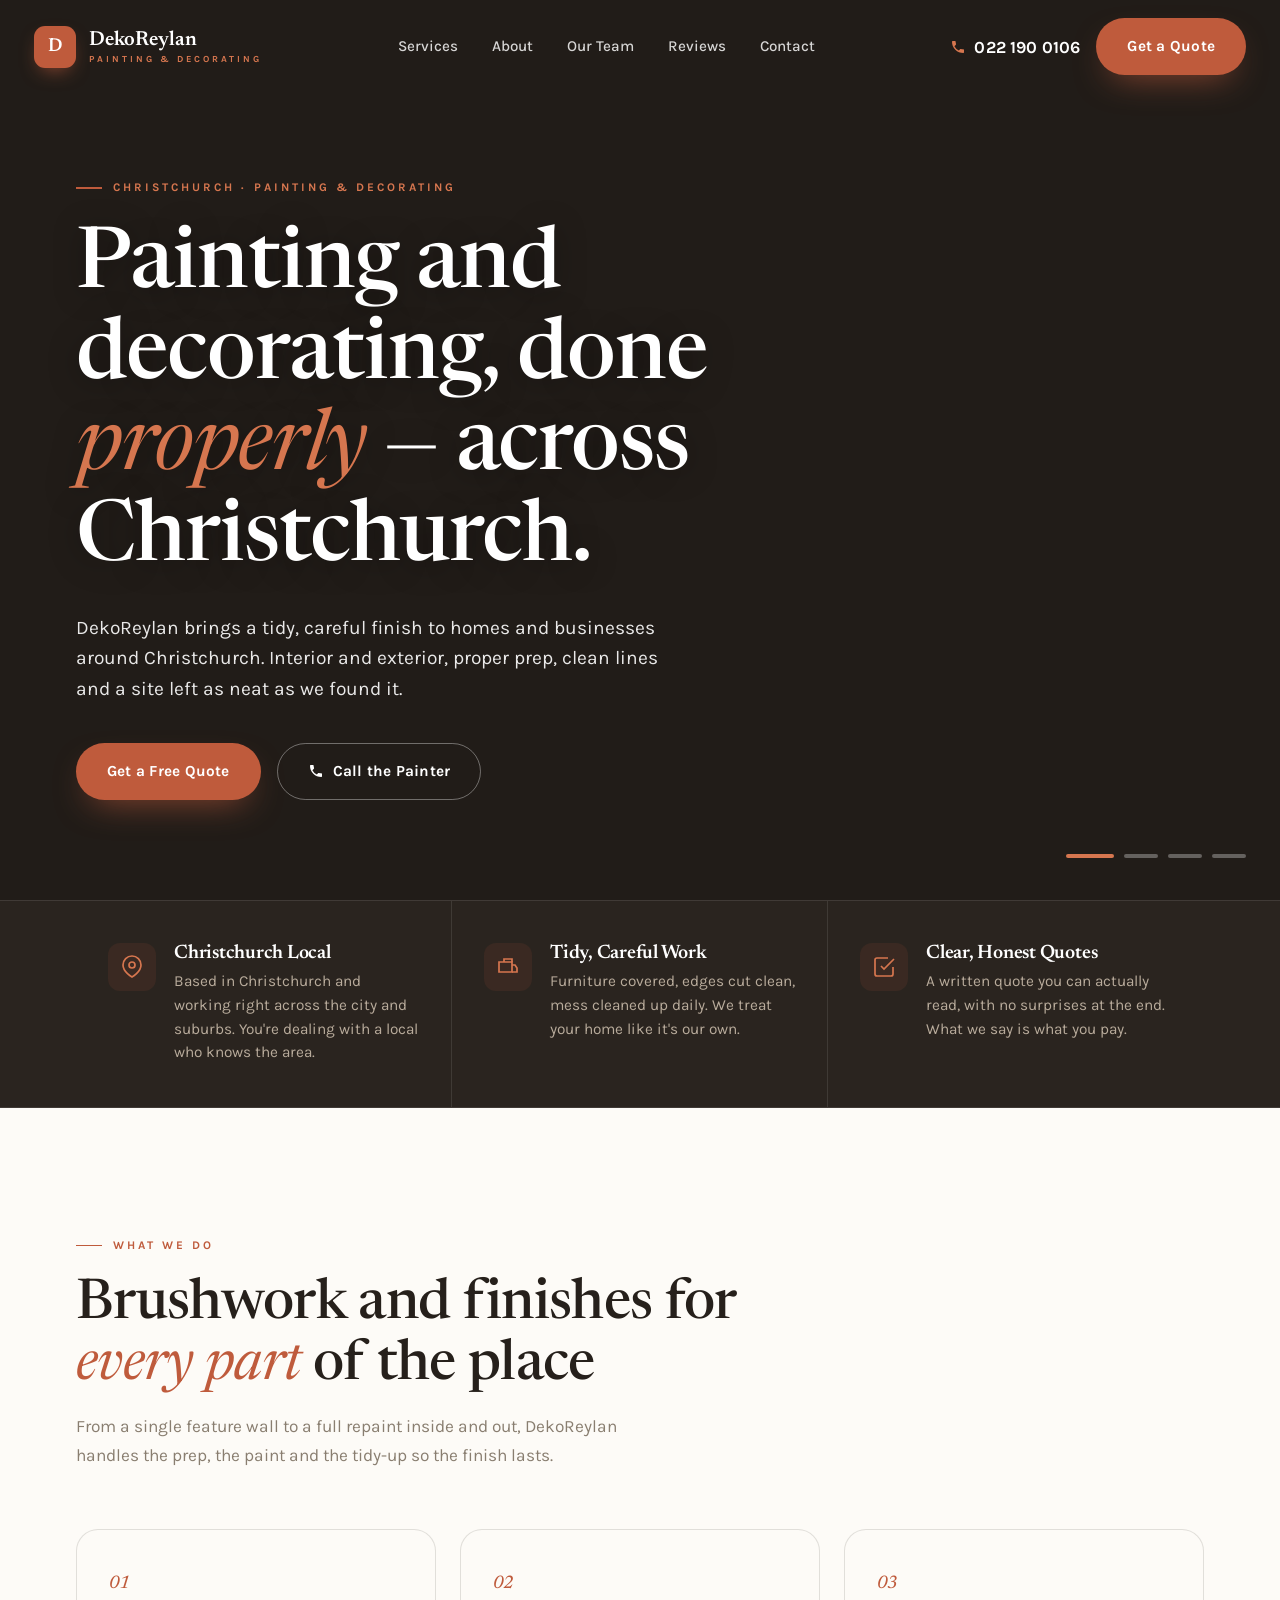
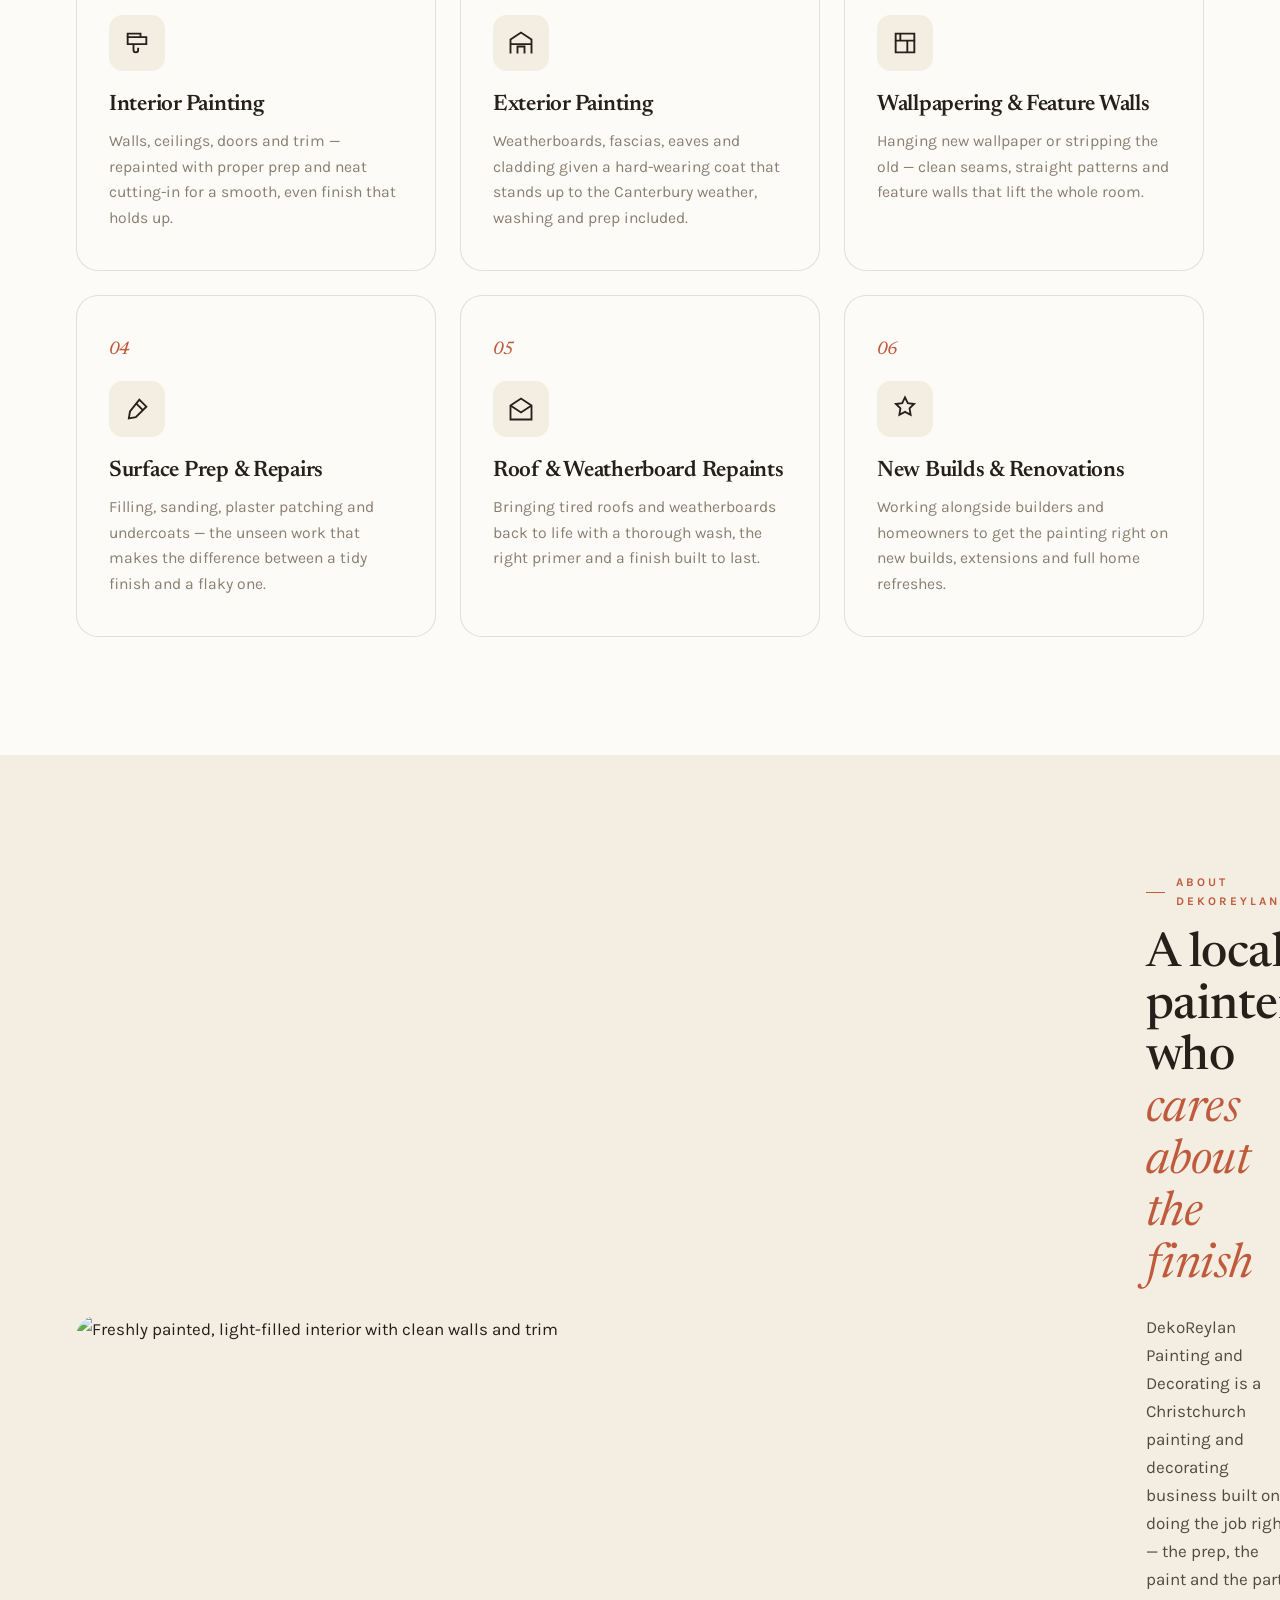
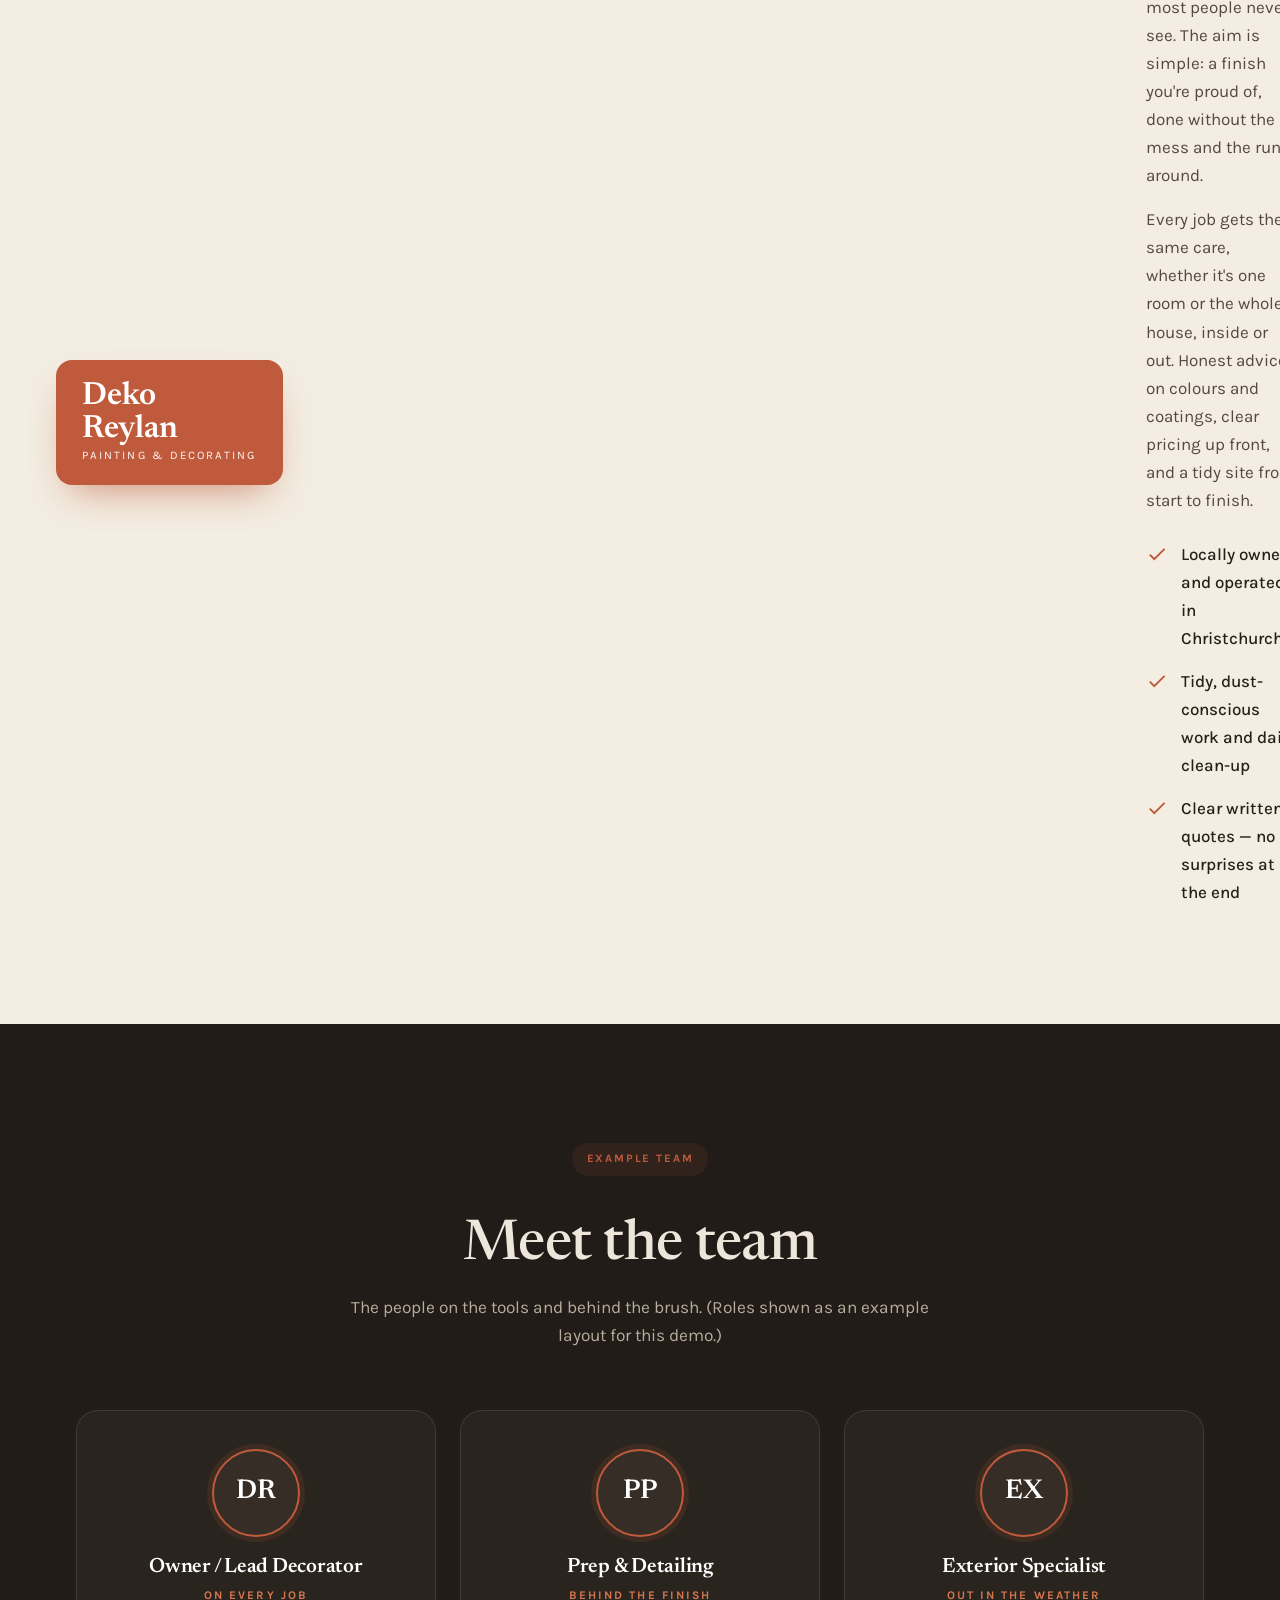
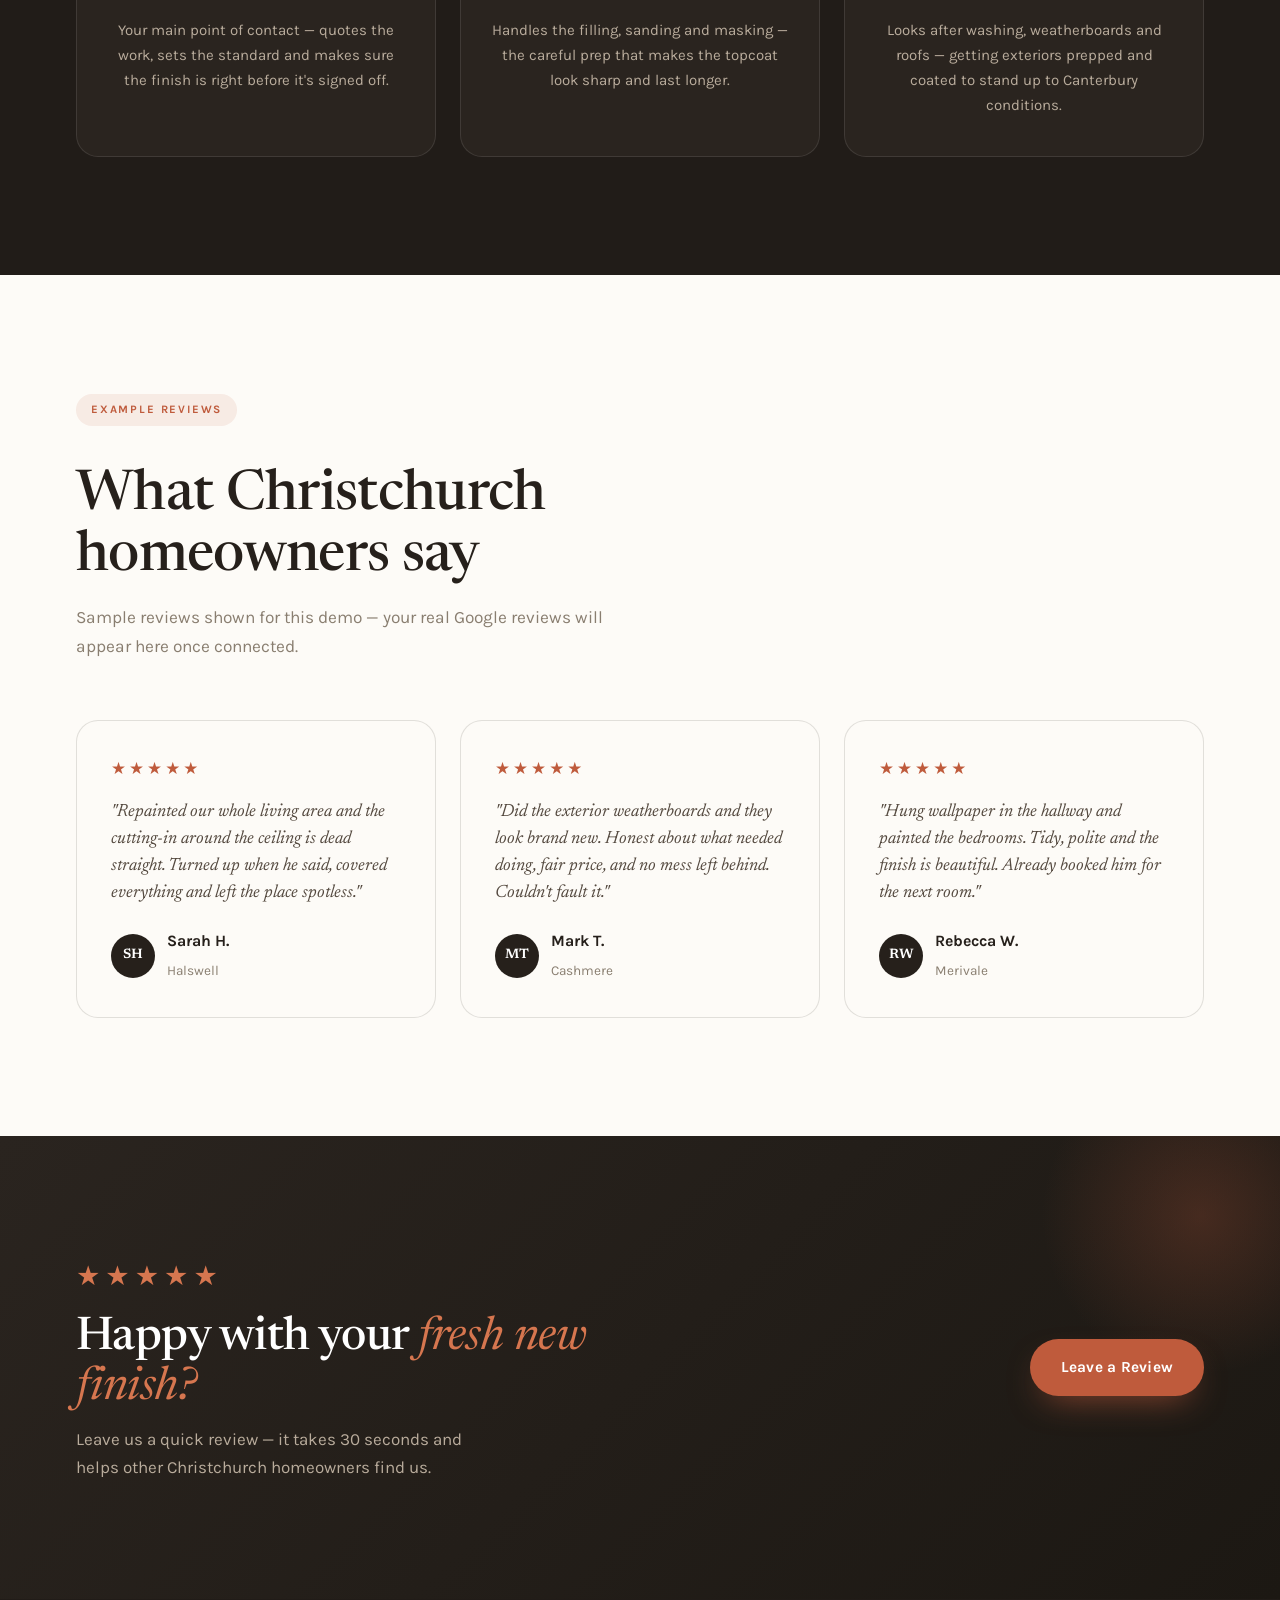
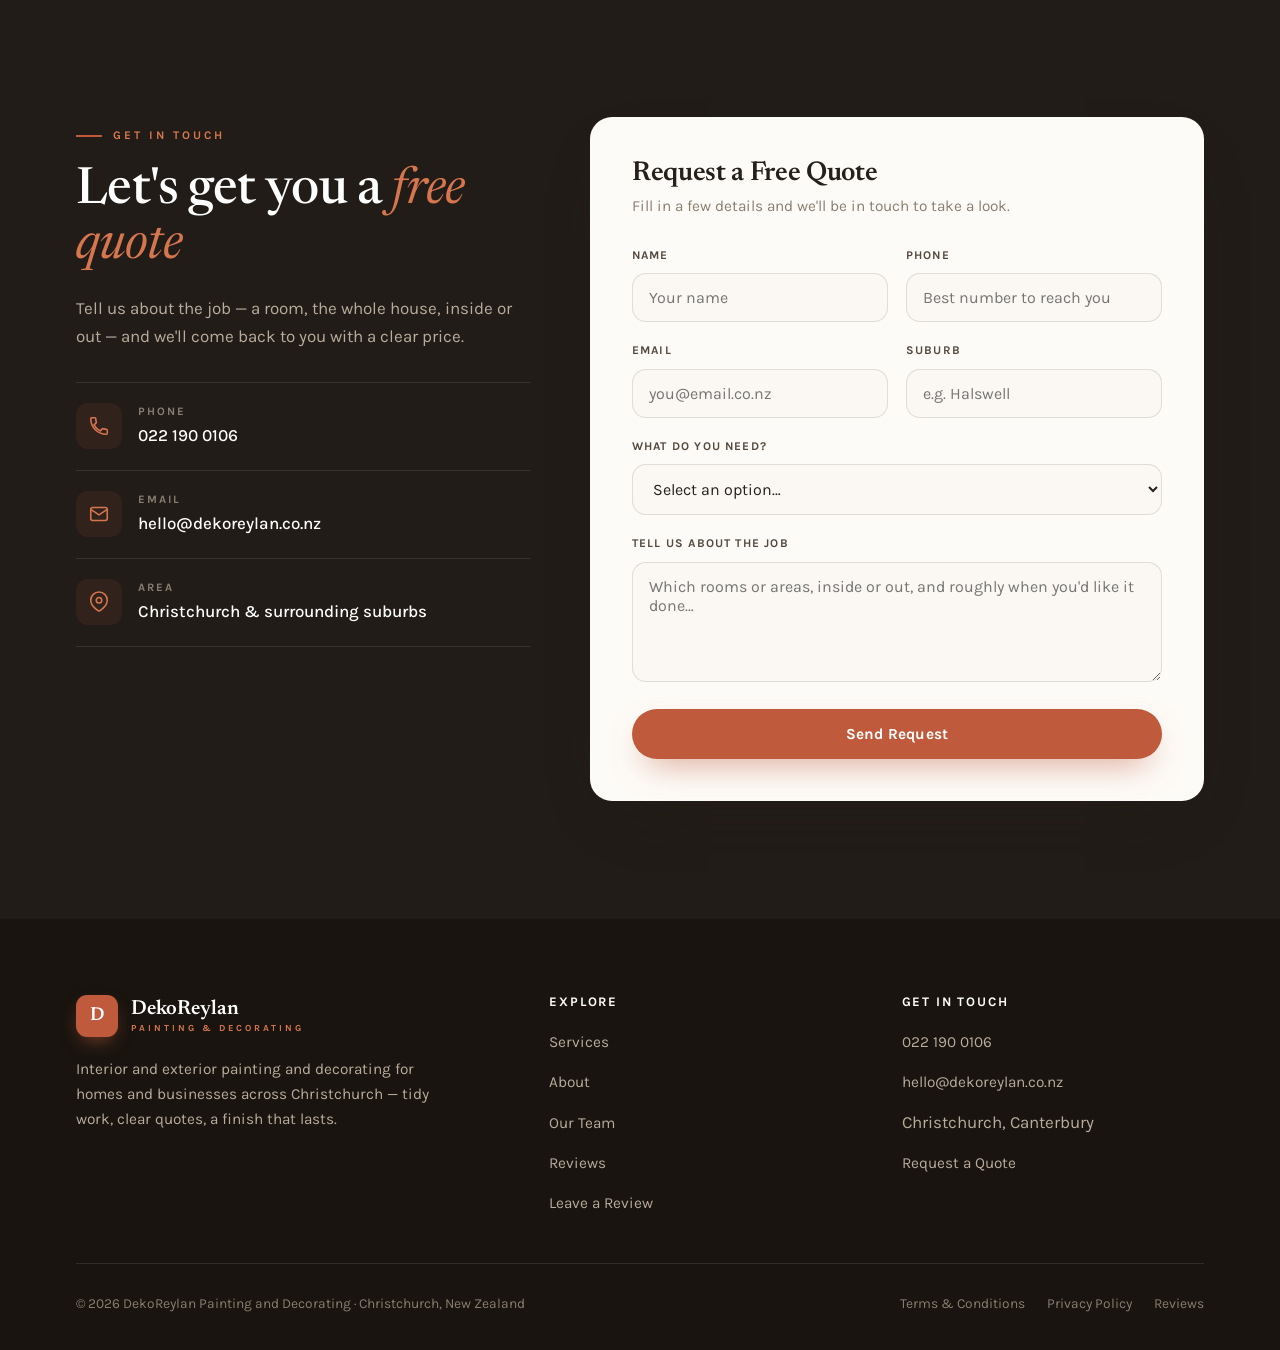
==== commit 31c695f1: "Rebuild: DekoReylan Painting and Decorating (Crafted archetype)" ====
--- a/index.html
+++ b/index.html
@@ -1,330 +1,369 @@
 <!DOCTYPE html>
 <html lang="en-NZ">
 <head>
-<meta charset="UTF-8" />
-<meta name="viewport" content="width=device-width, initial-scale=1.0" />
-<title>DekoReylan Painting and Decorating | Painters & Decorators, Christchurch</title>
-<meta name="description" content="DekoReylan Painting and Decorating — interior and exterior house painting, wallpapering and surface prep across Christchurch. Tidy work, clear quotes, a finish that lasts. Get a quote today." />
-<link rel="icon" href="data:image/svg+xml,%3Csvg xmlns='http://www.w3.org/2000/svg' viewBox='0 0 100 100'%3E%3Crect width='100' height='100' rx='20' fill='%2316110D'/%3E%3Ctext x='50' y='70' font-family='Georgia,serif' font-size='58' fill='%23C2683F' text-anchor='middle'%3ED%3C/text%3E%3C/svg%3E" />
-<meta property="og:title" content="DekoReylan Painting and Decorating | Christchurch Painters" />
-<meta property="og:description" content="Interior & exterior painting and decorating across Christchurch. Tidy work, clear quotes, a finish that lasts." />
-<meta property="og:type" content="website" />
-<meta property="og:image" content="https://images.unsplash.com/photo-1604014237800-1c9102c219da?auto=format&fit=crop&w=1200&q=70" />
-<link rel="preconnect" href="https://fonts.googleapis.com" />
-<link rel="preconnect" href="https://fonts.gstatic.com" crossorigin />
-<link href="https://fonts.googleapis.com/css2?family=Cormorant+Garamond:wght@500;600;700&family=Outfit:wght@300;400;500;600&display=swap" rel="stylesheet" />
-<link rel="stylesheet" href="styles.css" />
+<meta charset="UTF-8">
+<meta name="viewport" content="width=device-width, initial-scale=1.0">
+<title>DekoReylan Painting and Decorating | Painters &amp; Decorators, Christchurch</title>
+<meta name="description" content="DekoReylan Painting and Decorating — interior and exterior painters and decorators in Christchurch. Tidy work, neat finish, clear quotes. Get a free quote today.">
+<meta name="theme-color" content="#211c18">
+<link rel="canonical" href="https://dekoreylan-painting-and-decorating-demo.vercel.app/">
+
+<!-- Open Graph -->
+<meta property="og:type" content="website">
+<meta property="og:title" content="DekoReylan Painting and Decorating | Painters &amp; Decorators, Christchurch">
+<meta property="og:description" content="Interior and exterior painting and decorating across Christchurch. Tidy work, neat finish, clear quotes.">
+<meta property="og:image" content="https://images.unsplash.com/photo-1604709177225-055f99402ea3?auto=format&fit=crop&w=1200&q=70">
+<meta property="og:url" content="https://dekoreylan-painting-and-decorating-demo.vercel.app/">
+
+<!-- Favicon -->
+<link rel="icon" href="data:image/svg+xml,%3Csvg xmlns='http://www.w3.org/2000/svg' viewBox='0 0 100 100'%3E%3Crect width='100' height='100' rx='22' fill='%23bf5b3c'/%3E%3Ctext x='50' y='70' font-family='Georgia,serif' font-size='58' font-weight='600' fill='white' text-anchor='middle'%3ED%3C/text%3E%3C/svg%3E">
+
+<link rel="preconnect" href="https://fonts.googleapis.com">
+<link rel="preconnect" href="https://fonts.gstatic.com" crossorigin>
+<link href="https://fonts.googleapis.com/css2?family=Newsreader:ital,opsz,wght@0,6..72,400;0,6..72,500;0,6..72,600;1,6..72,400;1,6..72,500&family=Karla:wght@400;500;600;700&display=swap" rel="stylesheet">
+<link rel="stylesheet" href="styles.css">
 </head>
 <body>
 
-<!-- intro -->
+<!-- INTRO OVERLAY -->
 <div id="intro">
-  <div class="mark">Deko<span>Reylan</span></div>
-  <div class="ln"></div>
+  <div class="intro-logo">
+    <div class="mark">D</div>
+    <div class="t">DekoReylan</div>
+    <div class="intro-bar"><span></span></div>
+  </div>
 </div>
 
-<!-- nav -->
-<header class="nav">
-  <div class="wrap nav-inner">
-    <a href="index.html" class="brand">Deko<b>Reylan</b><small>Painting &amp; Decorating · Ōtautahi Christchurch</small></a>
-    <nav class="nav-links">
-      <a class="lk" href="#services">Services</a>
-      <a class="lk" href="#about">About</a>
-      <a class="lk" href="#work">Our Work</a>
-      <a class="lk" href="#reviews">Reviews</a>
-      <a class="lk" href="#contact">Contact</a>
-      <a class="btn btn-primary nav-phone" href="tel:+64221900106">Get a Quote</a>
-    </nav>
-    <button class="nav-toggle" aria-label="Menu"><span></span><span></span><span></span></button>
+<!-- NAV -->
+<nav class="nav">
+  <a href="index.html" class="brand">
+    <span class="mark">D</span>
+    <span class="bname">DekoReylan<small>Painting &amp; Decorating</small></span>
+  </a>
+  <div class="nav-links">
+    <a href="#services">Services</a>
+    <a href="#about">About</a>
+    <a href="#crew">Our Team</a>
+    <a href="#reviews">Reviews</a>
+    <a href="#contact">Contact</a>
+  </div>
+  <div class="nav-cta">
+    <a href="tel:+64221900106" class="nav-phone">
+      <svg viewBox="0 0 24 24"><path d="M6.62 10.79a15.53 15.53 0 0 0 6.59 6.59l2.2-2.2a1 1 0 0 1 1.02-.24 11.36 11.36 0 0 0 3.57.57 1 1 0 0 1 1 1V20a1 1 0 0 1-1 1A17 17 0 0 1 3 4a1 1 0 0 1 1-1h3.5a1 1 0 0 1 1 1 11.36 11.36 0 0 0 .57 3.57 1 1 0 0 1-.24 1.02z"/></svg>
+      <span>022 190 0106</span>
+    </a>
+    <a href="#contact" class="btn btn--accent">Get a Quote</a>
+    <button class="burger" aria-label="Menu"><span></span><span></span><span></span></button>
+  </div>
+</nav>
+
+<!-- HERO -->
+<header class="hero">
+  <div class="hero-slides">
+    <div class="hero-slide active" style="background-image:url('https://images.unsplash.com/photo-1604709177225-055f99402ea3?auto=format&fit=crop&w=1900&q=75')"></div>
+    <div class="hero-slide" style="background-image:url('https://images.unsplash.com/photo-1595428774223-ef52624120d2?auto=format&fit=crop&w=1900&q=75')"></div>
+    <div class="hero-slide" style="background-image:url('https://images.unsplash.com/photo-1600585152220-90363fe7e115?auto=format&fit=crop&w=1900&q=75')"></div>
+    <div class="hero-slide" style="background-image:url('https://images.unsplash.com/photo-1562259949-e8e7689d7828?auto=format&fit=crop&w=1900&q=75')"></div>
+  </div>
+  <div class="hero-overlay"></div>
+  <div class="hero-inner">
+    <div class="eyebrow hero-eyebrow">Christchurch · Painting &amp; Decorating</div>
+    <h1>Painting and decorating, done <span class="accent">properly</span> — across Christchurch.</h1>
+    <p class="hero-sub">DekoReylan brings a tidy, careful finish to homes and businesses around Christchurch. Interior and exterior, proper prep, clean lines and a site left as neat as we found it.</p>
+    <div class="hero-actions">
+      <a href="#contact" class="btn btn--accent">Get a Free Quote</a>
+      <a href="tel:+64221900106" class="btn btn--ghost">
+        <svg width="16" height="16" viewBox="0 0 24 24" fill="currentColor"><path d="M6.62 10.79a15.53 15.53 0 0 0 6.59 6.59l2.2-2.2a1 1 0 0 1 1.02-.24 11.36 11.36 0 0 0 3.57.57 1 1 0 0 1 1 1V20a1 1 0 0 1-1 1A17 17 0 0 1 3 4a1 1 0 0 1 1-1h3.5a1 1 0 0 1 1 1 11.36 11.36 0 0 0 .57 3.57 1 1 0 0 1-.24 1.02z"/></svg>
+        Call the Painter
+      </a>
+    </div>
+  </div>
+  <div class="hero-dots">
+    <button class="active" aria-label="Slide 1"></button>
+    <button aria-label="Slide 2"></button>
+    <button aria-label="Slide 3"></button>
+    <button aria-label="Slide 4"></button>
   </div>
 </header>
 
-<!-- hero -->
-<section class="hero" id="top">
-  <div class="hero-slides">
-    <div class="hero-slide active"><img class="treat" src="https://images.unsplash.com/photo-1581094794329-c8112a89af12?auto=format&fit=crop&w=1900&q=70" alt="Painter cutting in a wall with a brush" fetchpriority="high" width="1900" height="1100" /></div>
-    <div class="hero-slide"><img class="treat" src="https://images.unsplash.com/photo-1604014237800-1c9102c219da?auto=format&fit=crop&w=1900&q=70" alt="Roller applying fresh paint to an interior wall" loading="lazy" width="1900" height="1100" /></div>
-    <div class="hero-slide"><img class="treat" src="https://images.unsplash.com/photo-1600585154340-be6161a56a0c?auto=format&fit=crop&w=1900&q=70" alt="Freshly painted modern living room" loading="lazy" width="1900" height="1100" /></div>
-    <div class="hero-slide"><img class="treat" src="https://images.unsplash.com/photo-1513161455079-7dc1de15ef3e?auto=format&fit=crop&w=1900&q=70" alt="Painting brushes and rollers laid out ready to work" loading="lazy" width="1900" height="1100" /></div>
-  </div>
-  <div class="hero-content wrap">
-    <span class="eyebrow">Christchurch · Interior &amp; Exterior</span>
-    <h1>Painting and decorating done properly, the first time.</h1>
-    <p class="lead">DekoReylan brings a clean brush and a careful eye to homes and businesses across Christchurch — from a single feature wall to a full repaint, finished tidy and on time.</p>
-    <div class="hero-cta">
-      <a href="#contact" class="btn btn-primary">Get a free quote</a>
-      <a href="tel:+64221900106" class="btn btn-ghost">Call 022 190 0106</a>
-    </div>
-    <div class="hero-meta">
-      <div><b>Interior</b><span>&amp; Exterior</span></div>
-      <div><b>Tidy</b><span>Site every day</span></div>
-      <div><b>Clear</b><span>Written quotes</span></div>
-    </div>
-  </div>
-  <div class="scroll-hint">Scroll</div>
-</section>
-
-<!-- trust strip -->
-<div class="trust">
-  <div class="wrap">
-    <div class="trust-item reveal">
-      <div class="ic"><svg width="22" height="22" viewBox="0 0 24 24" fill="none" stroke="currentColor" stroke-width="1.7"><path d="M12 21s-7-5.2-7-11a7 7 0 0 1 14 0c0 5.8-7 11-7 11z"/><circle cx="12" cy="10" r="2.5"/></svg></div>
-      <div><h4>Local to Christchurch</h4><p>Based in Ōtautahi and working right across the city and surrounding suburbs.</p></div>
-    </div>
-    <div class="trust-item reveal d1">
-      <div class="ic"><svg width="22" height="22" viewBox="0 0 24 24" fill="none" stroke="currentColor" stroke-width="1.7"><circle cx="12" cy="12" r="9"/><path d="M12 7v5l3 2"/></svg></div>
-      <div><h4>Quick to reply</h4><p>Ring or send the form and we'll get back to you to book a look, usually the same day.</p></div>
-    </div>
-    <div class="trust-item reveal d2">
-      <div class="ic"><svg width="22" height="22" viewBox="0 0 24 24" fill="none" stroke="currentColor" stroke-width="1.7"><path d="m5 13 4 4L19 7"/></svg></div>
-      <div><h4>Finish that lasts</h4><p>Proper prep, quality paint and clean lines — a result you'll still be happy with in years, not months.</p></div>
-    </div>
-  </div>
-</div>
-
-<!-- services -->
-<section id="services" class="bg-paper">
-  <div class="wrap">
-    <div class="sec-head reveal">
-      <span class="eyebrow">What we do</span>
-      <h2>Painting and decorating, inside and out</h2>
-      <p>Whatever the job, the work is the same: protect everything around it, prep properly, then lay down a finish that's even, clean and built to last.</p>
-    </div>
-    <div class="services-grid">
-      <div class="svc reveal">
-        <span class="num">01</span>
-        <h3>Interior painting</h3>
-        <p>Walls, ceilings, trims and doors freshened or fully recoloured — drop sheets down, edges crisp, rooms left clean.</p>
-        <ul><li>Feature walls</li><li>Ceilings</li><li>Trim &amp; doors</li></ul>
-      </div>
-      <div class="svc reveal d1">
-        <span class="num">02</span>
-        <h3>Exterior painting</h3>
-        <p>Weatherboards, cladding, fascia and joinery washed, prepped and recoated to stand up to the Canterbury weather.</p>
-        <ul><li>Weatherboards</li><li>Fascia &amp; soffits</li><li>Fences &amp; decks</li></ul>
-      </div>
-      <div class="svc reveal d2">
-        <span class="num">03</span>
-        <h3>Wallpaper &amp; decorating</h3>
-        <p>Hanging new wallpaper, stripping the old and finishing feature spaces so the detail reads the way it should.</p>
-        <ul><li>Hanging</li><li>Removal</li><li>Feature spaces</li></ul>
-      </div>
-      <div class="svc reveal">
-        <span class="num">04</span>
-        <h3>Surface prep &amp; repairs</h3>
-        <p>Filling, sanding, gib repairs and undercoating — the unglamorous part that decides how good the topcoat looks.</p>
-        <ul><li>Gib repairs</li><li>Filling &amp; sanding</li><li>Priming</li></ul>
-      </div>
-      <div class="svc reveal d1">
-        <span class="num">05</span>
-        <h3>Roof &amp; weatherboard recoats</h3>
-        <p>Tired exteriors brought back to life with a thorough wash, treatment and a hard-wearing recoat.</p>
-        <ul><li>Roof washing</li><li>Treatment</li><li>Recoats</li></ul>
-      </div>
-      <div class="svc reveal d2">
-        <span class="num">06</span>
-        <h3>Rentals &amp; commercial</h3>
-        <p>Repaints for landlords, property managers and small commercial spaces — scheduled around your tenants and trade.</p>
-        <ul><li>Turnarounds</li><li>Offices &amp; shops</li><li>Body corp</li></ul>
-      </div>
-    </div>
-  </div>
-</section>
-
-<!-- about -->
-<section id="about" class="bg-bone">
-  <div class="wrap about-grid">
-    <div class="about-media reveal">
-      <img class="treat" src="https://images.unsplash.com/photo-1562259949-e8e7689d7828?auto=format&fit=crop&w=1100&q=70" alt="Roller loaded with paint against a colour-rolled wall" width="1100" height="825" loading="lazy" />
-      <div class="tag"><b>Christchurch</b><span>Painters &amp; decorators you can have in your home</span></div>
-    </div>
-    <div class="about-copy reveal d1">
-      <span class="eyebrow">About DekoReylan</span>
-      <h2>A careful brush you'll be glad you called</h2>
-      <p>DekoReylan Painting and Decorating is a Christchurch painting business built on the simple stuff: turn up when we say, keep the site tidy, and leave a finish you're proud to show people.</p>
-      <p>From a freshen-up before the house goes on the market to a full interior recolour or an exterior recoat, the approach doesn't change — honest advice, a clear written quote, and clean work from the first drop sheet to the last wipe-down.</p>
-      <ul class="checklist">
-        <li><span class="ck"><svg width="13" height="13" viewBox="0 0 24 24" fill="none" stroke="currentColor" stroke-width="3"><path d="m5 13 4 4L19 7"/></svg></span><div><b>Locally owned and operated</b><span>A Christchurch name doing Christchurch homes — not a faceless franchise.</span></div></li>
-        <li><span class="ck"><svg width="13" height="13" viewBox="0 0 24 24" fill="none" stroke="currentColor" stroke-width="3"><path d="m5 13 4 4L19 7"/></svg></span><div><b>Clear, written quotes</b><span>You'll know the scope and the price before any tin is opened.</span></div></li>
-        <li><span class="ck"><svg width="13" height="13" viewBox="0 0 24 24" fill="none" stroke="currentColor" stroke-width="3"><path d="m5 13 4 4L19 7"/></svg></span><div><b>Tidy work, every day</b><span>Furniture covered, floors protected, and the place left liveable while we go.</span></div></li>
-      </ul>
-      <a href="#contact" class="btn btn-dark" style="margin-top:30px">Talk to us about your place</a>
-    </div>
-  </div>
-</section>
-
-<!-- work / gallery -->
-<section id="work" class="bg-paper">
-  <div class="wrap">
-    <div class="sec-head reveal">
-      <span class="eyebrow">Our work</span>
-      <h2>Rooms, exteriors and the details in between</h2>
-      <p>A look at the kind of finish a DekoReylan job leaves behind — clean lines, even coats and spaces that feel new again.</p>
-    </div>
-    <div class="gallery">
-      <figure class="wide tall reveal"><img class="treat" src="https://images.unsplash.com/photo-1586023492125-27b2c045efd7?auto=format&fit=crop&w=1100&q=70" alt="Bright freshly painted modern living space" loading="lazy" /><figcaption>Interior recolour — open living</figcaption></figure>
-      <figure class="reveal d1"><img class="treat" src="https://images.unsplash.com/photo-1505691938895-1758d7feb511?auto=format&fit=crop&w=800&q=70" alt="Calm painted bedroom interior" loading="lazy" /><figcaption>Bedroom refresh</figcaption></figure>
-      <figure class="reveal d2"><img class="treat" src="https://images.unsplash.com/photo-1604014237800-1c9102c219da?auto=format&fit=crop&w=800&q=70" alt="Roller applying a clean coat to a wall" loading="lazy" /><figcaption>Even coats, crisp edges</figcaption></figure>
-      <figure class="wide reveal d1"><img class="treat" src="https://images.unsplash.com/photo-1618221195710-dd6b41faaea6?auto=format&fit=crop&w=1100&q=70" alt="Minimal painted interior with warm light" loading="lazy" /><figcaption>Feature spaces &amp; trim</figcaption></figure>
-    </div>
-  </div>
-</section>
-
-<!-- crew -->
-<section id="crew" class="bg-bone">
-  <div class="wrap">
-    <div class="sec-head reveal" style="margin-left:auto;margin-right:auto;text-align:center">
-      <span class="badge">Example team</span>
-      <h2>Meet the crew</h2>
-      <p>Small, hands-on and easy to deal with — the people who'll actually be in your home or on your site.</p>
+<!-- TRUST STRIP -->
+<section class="trust">
+  <div class="wrap">
+    <div class="trust-grid">
+      <div class="trust-item reveal">
+        <div class="ic"><svg viewBox="0 0 24 24"><path d="M21 10c0 7-9 12-9 12s-9-5-9-12a9 9 0 0 1 18 0z"/><circle cx="12" cy="10" r="3"/></svg></div>
+        <div><h3>Christchurch Local</h3><p>Based in Christchurch and working right across the city and suburbs. You're dealing with a local who knows the area.</p></div>
+      </div>
+      <div class="trust-item reveal d1">
+        <div class="ic"><svg viewBox="0 0 24 24"><path d="M3 7h13v10H3z"/><path d="M16 10h3l2 3v4h-5"/><path d="M8 7V4h8v3"/></svg></div>
+        <div><h3>Tidy, Careful Work</h3><p>Furniture covered, edges cut clean, mess cleaned up daily. We treat your home like it's our own.</p></div>
+      </div>
+      <div class="trust-item reveal d2">
+        <div class="ic"><svg viewBox="0 0 24 24"><path d="M9 11l3 3L22 4"/><path d="M21 12v7a2 2 0 0 1-2 2H5a2 2 0 0 1-2-2V5a2 2 0 0 1 2-2h11"/></svg></div>
+        <div><h3>Clear, Honest Quotes</h3><p>A written quote you can actually read, with no surprises at the end. What we say is what you pay.</p></div>
+      </div>
+    </div>
+  </div>
+</section>
+
+<!-- SERVICES -->
+<section class="section" id="services">
+  <div class="wrap">
+    <div class="s-head reveal">
+      <span class="eyebrow">What We Do</span>
+      <h2>Brushwork and finishes for <em>every part</em> of the place</h2>
+      <p>From a single feature wall to a full repaint inside and out, DekoReylan handles the prep, the paint and the tidy-up so the finish lasts.</p>
+    </div>
+    <div class="svc-grid">
+      <div class="svc-card reveal">
+        <span class="svc-num">01</span>
+        <div class="ic"><svg viewBox="0 0 24 24"><path d="M4 7h16v6H4z"/><path d="M9 13v5a2 2 0 0 0 4 0v-2"/><path d="M4 7V4h11v3"/></svg></div>
+        <h3>Interior Painting</h3>
+        <p>Walls, ceilings, doors and trim — repainted with proper prep and neat cutting-in for a smooth, even finish that holds up.</p>
+      </div>
+      <div class="svc-card reveal d1">
+        <span class="svc-num">02</span>
+        <div class="ic"><svg viewBox="0 0 24 24"><path d="M3 21V9l9-6 9 6v12"/><path d="M9 21v-6h6v6"/><path d="M3 13h18"/></svg></div>
+        <h3>Exterior Painting</h3>
+        <p>Weatherboards, fascias, eaves and cladding given a hard-wearing coat that stands up to the Canterbury weather, washing and prep included.</p>
+      </div>
+      <div class="svc-card reveal d2">
+        <span class="svc-num">03</span>
+        <div class="ic"><svg viewBox="0 0 24 24"><path d="M4 4h16v6H4z"/><path d="M4 10v10h16V10"/><path d="M8 4v6"/><path d="M14 10v10"/></svg></div>
+        <h3>Wallpapering &amp; Feature Walls</h3>
+        <p>Hanging new wallpaper or stripping the old — clean seams, straight patterns and feature walls that lift the whole room.</p>
+      </div>
+      <div class="svc-card reveal">
+        <span class="svc-num">04</span>
+        <div class="ic"><svg viewBox="0 0 24 24"><path d="M14 4l6 6-9 9-6 1 1-6z"/><path d="M11 7l6 6"/></svg></div>
+        <h3>Surface Prep &amp; Repairs</h3>
+        <p>Filling, sanding, plaster patching and undercoats — the unseen work that makes the difference between a tidy finish and a flaky one.</p>
+      </div>
+      <div class="svc-card reveal d1">
+        <span class="svc-num">05</span>
+        <div class="ic"><svg viewBox="0 0 24 24"><path d="M3 9l9-6 9 6v12H3z"/><path d="M3 9l9 6 9-6"/></svg></div>
+        <h3>Roof &amp; Weatherboard Repaints</h3>
+        <p>Bringing tired roofs and weatherboards back to life with a thorough wash, the right primer and a finish built to last.</p>
+      </div>
+      <div class="svc-card reveal d2">
+        <span class="svc-num">06</span>
+        <div class="ic"><svg viewBox="0 0 24 24"><path d="M12 2l2.4 4.9 5.4.8-3.9 3.8.9 5.4-4.8-2.5-4.8 2.5.9-5.4L4.2 7.7l5.4-.8z"/></svg></div>
+        <h3>New Builds &amp; Renovations</h3>
+        <p>Working alongside builders and homeowners to get the painting right on new builds, extensions and full home refreshes.</p>
+      </div>
+    </div>
+  </div>
+</section>
+
+<!-- ABOUT -->
+<section class="section section--bone" id="about">
+  <div class="wrap">
+    <div class="about-grid">
+      <div class="about-media reveal">
+        <img src="https://images.unsplash.com/photo-1556909114-f6e7ad7d3136?auto=format&fit=crop&w=1000&q=75" alt="Freshly painted, light-filled interior with clean walls and trim" loading="lazy" width="1000" height="750">
+        <div class="corner-tag"><strong>Deko<br>Reylan</strong><span>Painting &amp; Decorating</span></div>
+      </div>
+      <div class="about-copy reveal d1">
+        <span class="eyebrow">About DekoReylan</span>
+        <h2>A local painter who <em>cares about the finish</em></h2>
+        <p>DekoReylan Painting and Decorating is a Christchurch painting and decorating business built on doing the job right — the prep, the paint and the parts most people never see. The aim is simple: a finish you're proud of, done without the mess and the run-around.</p>
+        <p>Every job gets the same care, whether it's one room or the whole house, inside or out. Honest advice on colours and coatings, clear pricing up front, and a tidy site from start to finish.</p>
+        <ul class="checklist">
+          <li><svg viewBox="0 0 24 24"><path d="M9 16.2 4.8 12l-1.4 1.4L9 19 21 7l-1.4-1.4z"/></svg> Locally owned and operated in Christchurch</li>
+          <li><svg viewBox="0 0 24 24"><path d="M9 16.2 4.8 12l-1.4 1.4L9 19 21 7l-1.4-1.4z"/></svg> Tidy, dust-conscious work and daily clean-up</li>
+          <li><svg viewBox="0 0 24 24"><path d="M9 16.2 4.8 12l-1.4 1.4L9 19 21 7l-1.4-1.4z"/></svg> Clear written quotes — no surprises at the end</li>
+        </ul>
+      </div>
+    </div>
+  </div>
+</section>
+
+<!-- CREW -->
+<section class="section section--dark" id="crew">
+  <div class="wrap">
+    <div class="s-head reveal" style="margin-left:auto;margin-right:auto;text-align:center">
+      <span class="badge">Example Team</span>
+      <h2>Meet the team</h2>
+      <p style="margin:0 auto">The people on the tools and behind the brush. (Roles shown as an example layout for this demo.)</p>
     </div>
     <div class="crew-grid">
       <div class="crew-card reveal">
         <div class="avatar">DR</div>
-        <h3>The Owner</h3>
-        <div class="role">Owner / Painter</div>
-        <p>Quotes every job, runs the brush, and is the one you'll talk to from the first visit to the final walk-through.</p>
+        <h3>Owner / Lead Decorator</h3>
+        <div class="role-sub">On every job</div>
+        <p>Your main point of contact — quotes the work, sets the standard and makes sure the finish is right before it's signed off.</p>
       </div>
       <div class="crew-card reveal d1">
-        <div class="avatar">LP</div>
-        <h3>Lead Painter</h3>
-        <div class="role">Site Lead</div>
-        <p>Keeps the job moving and the standard high — prep, coats and the clean lines that make the finish.</p>
+        <div class="avatar">PP</div>
+        <h3>Prep &amp; Detailing</h3>
+        <div class="role-sub">Behind the finish</div>
+        <p>Handles the filling, sanding and masking — the careful prep that makes the topcoat look sharp and last longer.</p>
       </div>
       <div class="crew-card reveal d2">
-        <div class="avatar">AP</div>
-        <h3>The Apprentice</h3>
-        <div class="role">Prep &amp; Finishing</div>
-        <p>On the masking, filling and tidy-ups, so every surface is ready and the place is left spotless.</p>
-      </div>
-    </div>
-  </div>
-</section>
-
-<!-- reviews -->
-<section id="reviews" class="bg-paper">
-  <div class="wrap">
-    <div class="sec-head reveal">
-      <span class="badge">Example reviews</span>
+        <div class="avatar">EX</div>
+        <h3>Exterior Specialist</h3>
+        <div class="role-sub">Out in the weather</div>
+        <p>Looks after washing, weatherboards and roofs — getting exteriors prepped and coated to stand up to Canterbury conditions.</p>
+      </div>
+    </div>
+  </div>
+</section>
+
+<!-- REVIEWS -->
+<section class="section" id="reviews">
+  <div class="wrap">
+    <div class="s-head reveal">
+      <span class="badge" style="color:var(--accent);background:var(--accent-soft)">Example Reviews</span>
       <h2>What Christchurch homeowners say</h2>
-      <p>A few words on what it's like to have DekoReylan on the job. These are example reviews shown for the demo.</p>
-    </div>
-    <div class="reviews-grid">
-      <div class="review reveal">
-        <div class="stars">★★★★★</div>
-        <p>“Turned up exactly when they said, covered everything, and the lounge looks brand new. You'd never know there'd been a crew in the house — not a drop of paint anywhere it shouldn't be.”</p>
-        <div class="who"><span class="dot">SM</span><div><b>Sarah M.</b><span>Riccarton, Christchurch</span></div></div>
-      </div>
-      <div class="review reveal d1">
-        <div class="stars">★★★★★</div>
-        <p>“Got the weatherboards repainted before winter. Honest quote, no surprises, and the prep was thorough. The finish has held up perfectly through the Canterbury weather.”</p>
-        <div class="who"><span class="dot">TH</span><div><b>Tom H.</b><span>Halswell, Christchurch</span></div></div>
-      </div>
-      <div class="review reveal">
-        <div class="stars">★★★★★</div>
-        <p>“Did a full interior repaint while we were between tenants. Quick, tidy and easy to deal with — booked our next rental in straight away.”</p>
-        <div class="who"><span class="dot">PK</span><div><b>Priya K.</b><span>Papanui, Christchurch</span></div></div>
-      </div>
-      <div class="review reveal d1">
-        <div class="stars">★★★★★</div>
-        <p>“Lovely crisp lines on the trim and a really clean job overall. Friendly to have around and left the place better than they found it. Highly recommend.”</p>
-        <div class="who"><span class="dot">JW</span><div><b>James W.</b><span>Merivale, Christchurch</span></div></div>
-      </div>
-    </div>
-  </div>
-</section>
-
-<!-- review funnel banner -->
-<section class="funnel">
-  <div class="wrap">
-    <span class="eyebrow">Worked with us?</span>
-    <div class="bigstars" style="margin-top:18px">★★★★★</div>
-    <h2>Happy with the finish? Leave us a review</h2>
-    <p>It takes thirty seconds and it genuinely helps other Christchurch homeowners find a painter they can trust.</p>
-    <a href="review.html" class="btn btn-primary">Leave a review</a>
-  </div>
-</section>
-
-<!-- contact -->
-<section id="contact" class="bg-ink">
-  <div class="wrap contact-grid">
-    <div class="contact-info reveal">
-      <span class="eyebrow">Get in touch</span>
-      <h2>Let's get your place looking right</h2>
-      <p>Tell us a little about the job and we'll come take a look and put together a clear, no-obligation quote.</p>
-      <div class="cinfo">
-        <a href="tel:+64221900106"><span class="ic"><svg width="20" height="20" viewBox="0 0 24 24" fill="none" stroke="currentColor" stroke-width="1.7"><path d="M22 16.9v3a2 2 0 0 1-2.2 2 19.8 19.8 0 0 1-8.6-3.1 19.5 19.5 0 0 1-6-6A19.8 19.8 0 0 1 2.1 4.2 2 2 0 0 1 4.1 2h3a2 2 0 0 1 2 1.7c.1 1 .4 1.9.7 2.8a2 2 0 0 1-.5 2.1L8.1 9.9a16 16 0 0 0 6 6l1.3-1.3a2 2 0 0 1 2.1-.4c.9.3 1.8.6 2.8.7a2 2 0 0 1 1.7 2z"/></svg></span><div><small>Call or text</small><b>022 190 0106</b></div></a>
-        <a href="mailto:reylan@dekoreylan.co.nz"><span class="ic"><svg width="20" height="20" viewBox="0 0 24 24" fill="none" stroke="currentColor" stroke-width="1.7"><rect x="2" y="4" width="20" height="16" rx="2"/><path d="m2 6 10 7L22 6"/></svg></span><div><small>Email</small><b>reylan@dekoreylan.co.nz</b></div></a>
-        <div><span class="ic"><svg width="20" height="20" viewBox="0 0 24 24" fill="none" stroke="currentColor" stroke-width="1.7"><path d="M12 21s-7-5.2-7-11a7 7 0 0 1 14 0c0 5.8-7 11-7 11z"/><circle cx="12" cy="10" r="2.5"/></svg></span><div><small>Service area</small><b>Christchurch &amp; surrounds</b></div></div>
-        <div><span class="ic"><svg width="20" height="20" viewBox="0 0 24 24" fill="none" stroke="currentColor" stroke-width="1.7"><circle cx="12" cy="12" r="9"/><path d="M12 7v5l3 2"/></svg></span><div><small>Hours</small><b>Mon–Sat, 7:30am–5:30pm</b></div></div>
-      </div>
-    </div>
-    <div class="form reveal d1">
-      <h3>Request a quote</h3>
-      <p class="sub">We'll reply to arrange a time to come and take a look — usually the same day.</p>
-      <form action="https://formsubmit.co/reylan@dekoreylan.co.nz" method="POST">
-        <input type="hidden" name="_subject" value="New quote request — DekoReylan website" />
-        <input type="hidden" name="_captcha" value="false" />
-        <input type="hidden" name="_template" value="table" />
-        <div class="row2">
-          <div class="field"><label for="name">Name</label><input type="text" id="name" name="name" required placeholder="Your name" /></div>
-          <div class="field"><label for="phone">Phone</label><input type="tel" id="phone" name="phone" required placeholder="022 000 0000" /></div>
-        </div>
-        <div class="row2">
-          <div class="field"><label for="email">Email</label><input type="email" id="email" name="email" required placeholder="you@email.co.nz" /></div>
-          <div class="field"><label for="suburb">Suburb</label><input type="text" id="suburb" name="suburb" placeholder="e.g. Riccarton" /></div>
+      <p>Sample reviews shown for this demo — your real Google reviews will appear here once connected.</p>
+    </div>
+    <div class="rev-grid">
+      <div class="rev-card reveal">
+        <div class="rev-stars">★★★★★</div>
+        <p>"Repainted our whole living area and the cutting-in around the ceiling is dead straight. Turned up when he said, covered everything and left the place spotless."</p>
+        <div class="rev-author"><span class="ra">SH</span><div><b>Sarah H.</b><span>Halswell</span></div></div>
+      </div>
+      <div class="rev-card reveal d1">
+        <div class="rev-stars">★★★★★</div>
+        <p>"Did the exterior weatherboards and they look brand new. Honest about what needed doing, fair price, and no mess left behind. Couldn't fault it."</p>
+        <div class="rev-author"><span class="ra">MT</span><div><b>Mark T.</b><span>Cashmere</span></div></div>
+      </div>
+      <div class="rev-card reveal d2">
+        <div class="rev-stars">★★★★★</div>
+        <p>"Hung wallpaper in the hallway and painted the bedrooms. Tidy, polite and the finish is beautiful. Already booked him for the next room."</p>
+        <div class="rev-author"><span class="ra">RW</span><div><b>Rebecca W.</b><span>Merivale</span></div></div>
+      </div>
+    </div>
+  </div>
+</section>
+
+<!-- REVIEW FUNNEL BANNER -->
+<section class="section funnel">
+  <div class="wrap">
+    <div class="funnel-inner">
+      <div class="reveal">
+        <div class="fstars">★★★★★</div>
+        <h2>Happy with your <em>fresh new finish?</em></h2>
+        <p>Leave us a quick review — it takes 30 seconds and helps other Christchurch homeowners find us.</p>
+      </div>
+      <a href="review.html" class="btn btn--accent reveal d1">Leave a Review</a>
+    </div>
+  </div>
+</section>
+
+<!-- CONTACT -->
+<section class="section section--dark" id="contact">
+  <div class="wrap">
+    <div class="contact-grid">
+      <div class="contact-info reveal">
+        <span class="eyebrow">Get In Touch</span>
+        <h2>Let's get you a <em>free quote</em></h2>
+        <p>Tell us about the job — a room, the whole house, inside or out — and we'll come back to you with a clear price.</p>
+        <div class="cinfo-row">
+          <div class="ic"><svg viewBox="0 0 24 24"><path d="M6.62 10.79a15.53 15.53 0 0 0 6.59 6.59l2.2-2.2a1 1 0 0 1 1.02-.24 11.36 11.36 0 0 0 3.57.57 1 1 0 0 1 1 1V20a1 1 0 0 1-1 1A17 17 0 0 1 3 4a1 1 0 0 1 1-1h3.5a1 1 0 0 1 1 1 11.36 11.36 0 0 0 .57 3.57 1 1 0 0 1-.24 1.02z"/></svg></div>
+          <div><span class="lbl">Phone</span><a href="tel:+64221900106">022 190 0106</a></div>
+        </div>
+        <div class="cinfo-row">
+          <div class="ic"><svg viewBox="0 0 24 24"><rect x="3" y="5" width="18" height="14" rx="2"/><path d="m3 7 9 6 9-6"/></svg></div>
+          <div><span class="lbl">Email</span><a href="mailto:hello@dekoreylan.co.nz">hello@dekoreylan.co.nz</a></div>
+        </div>
+        <div class="cinfo-row">
+          <div class="ic"><svg viewBox="0 0 24 24"><path d="M21 10c0 7-9 12-9 12s-9-5-9-12a9 9 0 0 1 18 0z"/><circle cx="12" cy="10" r="3"/></svg></div>
+          <div><span class="lbl">Area</span><span>Christchurch &amp; surrounding suburbs</span></div>
+        </div>
+      </div>
+
+      <form class="form-card reveal d1" action="https://formsubmit.co/hello@dekoreylan.co.nz" method="POST">
+        <h3>Request a Free Quote</h3>
+        <p class="fsub">Fill in a few details and we'll be in touch to take a look.</p>
+        <input type="hidden" name="_subject" value="New quote request — DekoReylan website">
+        <input type="hidden" name="_captcha" value="false">
+        <input type="hidden" name="_template" value="table">
+        <input type="hidden" name="_next" value="https://dekoreylan-painting-and-decorating-demo.vercel.app/index.html#contact">
+        <div class="field-row">
+          <div class="field">
+            <label for="name">Name</label>
+            <input id="name" type="text" name="name" placeholder="Your name" required>
+          </div>
+          <div class="field">
+            <label for="phone">Phone</label>
+            <input id="phone" type="tel" name="phone" placeholder="Best number to reach you" required>
+          </div>
+        </div>
+        <div class="field-row">
+          <div class="field">
+            <label for="email">Email</label>
+            <input id="email" type="email" name="email" placeholder="you@email.co.nz" required>
+          </div>
+          <div class="field">
+            <label for="suburb">Suburb</label>
+            <input id="suburb" type="text" name="suburb" placeholder="e.g. Halswell">
+          </div>
         </div>
         <div class="field">
-          <label for="jobtype">Type of job</label>
+          <label for="jobtype">What do you need?</label>
           <select id="jobtype" name="job_type">
+            <option value="">Select an option…</option>
             <option>Interior painting</option>
             <option>Exterior painting</option>
-            <option>Wallpaper &amp; decorating</option>
-            <option>Surface prep &amp; repairs</option>
-            <option>Roof / weatherboard recoat</option>
-            <option>Rental or commercial repaint</option>
-            <option>Not sure yet</option>
+            <option>Wallpapering / feature wall</option>
+            <option>Roof / weatherboard repaint</option>
+            <option>New build / renovation</option>
+            <option>Something else</option>
           </select>
         </div>
-        <div class="field"><label for="msg">Tell us about the job</label><textarea id="msg" name="message" placeholder="Which rooms or surfaces, rough timing, anything else we should know…"></textarea></div>
-        <button type="submit" class="btn btn-primary">Send my request</button>
+        <div class="field">
+          <label for="message">Tell us about the job</label>
+          <textarea id="message" name="message" placeholder="Which rooms or areas, inside or out, and roughly when you'd like it done…" required></textarea>
+        </div>
+        <button type="submit" class="btn btn--accent btn--block">Send Request</button>
       </form>
     </div>
   </div>
 </section>
 
-<!-- footer -->
-<footer>
-  <div class="wrap">
-    <div class="foot-grid">
-      <div class="foot-brand">
-        <div class="brand">Deko<b style="color:var(--accent)">Reylan</b></div>
-        <p>Painting and decorating across Christchurch — interior, exterior and everything that makes a place feel new again. Tidy work, clear quotes, a finish that lasts.</p>
-      </div>
-      <div class="foot-col">
-        <h5>Explore</h5>
-        <a href="#services">Services</a>
-        <a href="#about">About</a>
-        <a href="#work">Our work</a>
-        <a href="#reviews">Reviews</a>
-        <a href="#contact">Get a quote</a>
-      </div>
-      <div class="foot-col">
-        <h5>Get in touch</h5>
-        <a href="tel:+64221900106">022 190 0106</a>
-        <a href="mailto:reylan@dekoreylan.co.nz">reylan@dekoreylan.co.nz</a>
-        <span>Christchurch, NZ</span>
-        <a href="review.html">Leave a review</a>
-      </div>
-    </div>
-    <div class="foot-bottom">
-      <span>© <span id="yr"></span> DekoReylan Painting and Decorating · Christchurch, New Zealand</span>
-      <span><a href="terms.html">Terms &amp; Conditions</a> · <a href="privacy.html">Privacy Policy</a></span>
+<!-- FOOTER -->
+<footer class="footer">
+  <div class="wrap">
+    <div class="footer-grid">
+      <div class="footer-about">
+        <a href="index.html" class="brand">
+          <span class="mark">D</span>
+          <span class="bname">DekoReylan<small>Painting &amp; Decorating</small></span>
+        </a>
+        <p>Interior and exterior painting and decorating for homes and businesses across Christchurch — tidy work, clear quotes, a finish that lasts.</p>
+      </div>
+      <div>
+        <h4>Explore</h4>
+        <ul>
+          <li><a href="#services">Services</a></li>
+          <li><a href="#about">About</a></li>
+          <li><a href="#crew">Our Team</a></li>
+          <li><a href="#reviews">Reviews</a></li>
+          <li><a href="review.html">Leave a Review</a></li>
+        </ul>
+      </div>
+      <div>
+        <h4>Get In Touch</h4>
+        <ul>
+          <li><a href="tel:+64221900106">022 190 0106</a></li>
+          <li><a href="mailto:hello@dekoreylan.co.nz">hello@dekoreylan.co.nz</a></li>
+          <li><span style="color:var(--muted-dk)">Christchurch, Canterbury</span></li>
+          <li><a href="#contact">Request a Quote</a></li>
+        </ul>
+      </div>
+    </div>
+    <div class="footer-bottom">
+      <p>© <span data-year>2026</span> DekoReylan Painting and Decorating · Christchurch, New Zealand</p>
+      <div class="fl">
+        <a href="terms.html">Terms &amp; Conditions</a>
+        <a href="privacy.html">Privacy Policy</a>
+        <a href="review.html">Reviews</a>
+      </div>
     </div>
   </div>
 </footer>
 
-<script>document.getElementById('yr').textContent=new Date().getFullYear();</script>
 <script src="main.js"></script>
 </body>
 </html>
--- a/styles.css
+++ b/styles.css
@@ -1,339 +1,358 @@
-/* DekoReylan Painting and Decorating — Premium archetype
-   Display: Cormorant Garamond · Body: Outfit
-   Accent: terracotta clay on warm near-black */
+/* DekoReylan Painting and Decorating — Crafted archetype
+   Fonts: Newsreader (display serif) + Karla (body)
+   Accent: warm terracotta #bf5b3c · Anchor: warm espresso #211c18 */
 
 :root{
-  --ink:#16110D;
-  --ink-soft:#241B14;
-  --bone:#F3EDE3;
-  --paper:#FBF8F2;
-  --paper-2:#F7F2EA;
-  --accent:#C2683F;
-  --accent-deep:#A9512C;
-  --text:#1E1812;
-  --muted:#6E635723;
-  --muted-text:#6C6155;
-  --line:rgba(22,17,13,.10);
-  --line-light:rgba(255,255,255,.14);
+  --bg:#211c18;
+  --bg-2:#2a241f;
+  --bg-3:#352d26;
+  --bone:#f3ede2;
+  --light:#fdfbf7;
+  --ink:#26201b;
+  --ink-soft:#54493f;
+  --muted:#897e70;
+  --muted-dk:#b9ac9c;
+  --line:rgba(255,255,255,.10);
+  --line-dk:rgba(38,32,27,.13);
+  --accent:#bf5b3c;
+  --accent-2:#d6764f;
+  --accent-soft:rgba(191,91,60,.10);
   --radius:14px;
   --radius-lg:22px;
-  --shadow:0 22px 60px -28px rgba(22,17,13,.45);
-  --shadow-sm:0 10px 30px -18px rgba(22,17,13,.40);
   --maxw:1180px;
+  --shadow:0 26px 60px -28px rgba(40,28,20,.45);
   --ease:cubic-bezier(.22,.61,.36,1);
 }
 
-*{box-sizing:border-box}
-html{scroll-behavior:smooth}
+*{box-sizing:border-box;margin:0;padding:0}
+html{scroll-behavior:smooth;-webkit-text-size-adjust:100%}
 body{
-  margin:0;
-  font-family:"Outfit",-apple-system,BlinkMacSystemFont,"Segoe UI",sans-serif;
-  color:var(--text);
-  background:var(--paper);
+  font-family:'Karla',system-ui,sans-serif;
+  background:var(--light);
+  color:var(--ink);
+  line-height:1.65;
   font-size:17px;
-  line-height:1.65;
-  font-weight:330;
-  -webkit-font-smoothing:antialiased;
   overflow-x:hidden;
 }
-h1,h2,h3,h4{
-  font-family:"Cormorant Garamond",Georgia,serif;
-  font-weight:600;
-  line-height:1.06;
-  letter-spacing:-.01em;
-  margin:0;
-  color:var(--ink);
-}
-p{margin:0}
+img{max-width:100%;display:block}
 a{color:inherit;text-decoration:none}
-img{display:block;max-width:100%}
-
-.wrap{max-width:var(--maxw);margin:0 auto;padding:0 28px}
+
+h1,h2,h3,h4,.display{
+  font-family:'Newsreader',Georgia,serif;
+  font-weight:500;
+  line-height:1.08;
+  letter-spacing:-.012em;
+}
+
+.wrap{max-width:var(--maxw);margin:0 auto;padding:0 26px}
+.section{padding:118px 0;position:relative}
+.section--bone{background:var(--bone)}
+.section--dark{background:var(--bg);color:#eee6db}
+
 .eyebrow{
-  font-family:"Outfit",sans-serif;
+  font-family:'Karla',sans-serif;
   text-transform:uppercase;
   letter-spacing:.26em;
-  font-size:12px;
-  font-weight:600;
+  font-size:.73rem;
+  font-weight:700;
   color:var(--accent);
-  display:inline-flex;align-items:center;gap:.6em;
-}
-.eyebrow::before{content:"";width:26px;height:1px;background:var(--accent);display:inline-block;opacity:.7}
-
-/* consistent image treatment across the whole site */
-.treat{filter:saturate(.9) contrast(1.04) brightness(.98)}
-
-/* ---------- buttons ---------- */
+  display:inline-flex;
+  align-items:center;
+  gap:11px;
+}
+.eyebrow::before{content:"";width:26px;height:1.5px;background:var(--accent);display:inline-block}
+.section--dark .eyebrow{color:var(--accent-2)}
+
+.s-head{max-width:680px;margin-bottom:60px}
+.s-head h2{font-size:clamp(2.2rem,4.8vw,3.5rem);margin:20px 0 16px}
+.s-head p{color:var(--muted);font-size:1.08rem;max-width:580px}
+.section--dark .s-head p{color:var(--muted-dk)}
+.s-head h2 em{font-style:italic;color:var(--accent);font-weight:400}
+
+/* Buttons */
 .btn{
-  --b:var(--accent);
-  display:inline-flex;align-items:center;justify-content:center;gap:.55em;
-  padding:15px 28px;border-radius:999px;
-  font-family:"Outfit",sans-serif;font-weight:500;font-size:15px;letter-spacing:.01em;
-  cursor:pointer;border:1px solid transparent;
-  transition:transform .35s var(--ease),background .3s var(--ease),color .3s,box-shadow .3s;
+  display:inline-flex;align-items:center;justify-content:center;gap:9px;
+  font-family:'Karla',sans-serif;font-weight:700;
+  letter-spacing:.015em;font-size:.96rem;
+  padding:15px 30px;border-radius:50px;
+  cursor:pointer;border:1.5px solid transparent;
+  transition:transform .25s var(--ease),background .25s var(--ease),color .25s var(--ease),box-shadow .25s var(--ease),border-color .25s var(--ease);
   white-space:nowrap;
 }
-.btn-primary{background:var(--accent);color:#fff;box-shadow:0 14px 30px -14px rgba(194,104,63,.8)}
-.btn-primary:hover{background:var(--accent-deep);transform:translateY(-2px)}
-.btn-ghost{background:transparent;color:#fff;border-color:rgba(255,255,255,.4)}
-.btn-ghost:hover{background:rgba(255,255,255,.1);border-color:#fff;transform:translateY(-2px)}
-.btn-dark{background:var(--ink);color:#fff}
-.btn-dark:hover{background:var(--ink-soft);transform:translateY(-2px)}
-
-/* ---------- intro overlay ---------- */
-#intro{
-  position:fixed;inset:0;z-index:2000;background:var(--ink);
-  display:flex;align-items:center;justify-content:center;flex-direction:column;gap:14px;
-  transition:opacity .8s var(--ease),visibility .8s;
-}
+.btn--accent{background:var(--accent);color:#fff;box-shadow:0 14px 34px -14px rgba(191,91,60,.75)}
+.btn--accent:hover{background:var(--accent-2);transform:translateY(-2px)}
+.btn--ghost{background:transparent;border-color:rgba(255,255,255,.36);color:#fff}
+.btn--ghost:hover{border-color:#fff;background:rgba(255,255,255,.08);transform:translateY(-2px)}
+.btn--dark{background:var(--ink);color:#fff}
+.btn--dark:hover{background:#000;transform:translateY(-2px)}
+.btn--block{width:100%}
+
+/* ---------- NAV ---------- */
+.nav{
+  position:fixed;top:0;left:0;right:0;z-index:80;
+  display:flex;align-items:center;justify-content:space-between;
+  padding:18px 34px;
+  background:rgba(33,28,24,0);
+  transition:background .4s var(--ease),padding .4s var(--ease),box-shadow .4s var(--ease);
+}
+.nav.scrolled{background:rgba(31,26,22,.94);backdrop-filter:blur(12px);padding:12px 34px;box-shadow:0 1px 0 rgba(255,255,255,.06)}
+.brand{display:flex;align-items:center;gap:13px;color:#fff}
+.brand .mark{
+  width:42px;height:42px;border-radius:11px;
+  background:var(--accent);color:#fff;
+  font-family:'Newsreader',serif;font-weight:600;font-size:1.18rem;
+  display:grid;place-items:center;letter-spacing:.01em;
+  box-shadow:0 8px 20px -8px rgba(191,91,60,.85);
+}
+.brand .bname{font-family:'Newsreader',serif;font-weight:600;font-size:1.28rem;letter-spacing:0;line-height:1}
+.brand .bname small{display:block;font-family:'Karla',sans-serif;font-size:.58rem;letter-spacing:.32em;text-transform:uppercase;color:var(--accent-2);font-weight:700;margin-top:4px}
+.nav-links{display:flex;align-items:center;gap:34px}
+.nav-links a{color:rgba(255,255,255,.82);font-size:.95rem;font-weight:500;transition:color .2s}
+.nav-links a:hover{color:#fff}
+.nav-cta{display:flex;align-items:center;gap:16px}
+.nav-phone{color:#fff;font-family:'Karla',sans-serif;font-weight:700;letter-spacing:.01em;display:flex;align-items:center;gap:8px}
+.nav-phone svg{width:16px;height:16px;fill:var(--accent-2)}
+.burger{display:none;flex-direction:column;gap:5px;background:none;border:0;cursor:pointer;padding:6px}
+.burger span{width:26px;height:2px;background:#fff;display:block;transition:.3s}
+
+/* ---------- HERO ---------- */
+.hero{
+  position:relative;min-height:100vh;
+  display:flex;align-items:flex-end;
+  background:var(--bg);
+  overflow:hidden;
+}
+.hero-slides{position:absolute;inset:0;z-index:0}
+.hero-slide{
+  position:absolute;inset:0;
+  background-size:cover;background-position:center;
+  filter:saturate(.92) contrast(1.02) brightness(1.02);
+  opacity:0;transform:scale(1.08);
+  transition:opacity 1.6s ease,transform 7s linear;
+}
+.hero-slide.active{opacity:1;transform:scale(1)}
+.hero-overlay{
+  position:absolute;inset:0;z-index:1;
+  background:
+    linear-gradient(180deg,rgba(33,28,24,.50) 0%,rgba(33,28,24,.32) 40%,rgba(33,28,24,.84) 100%),
+    linear-gradient(90deg,rgba(33,28,24,.74) 0%,rgba(33,28,24,.20) 62%);
+}
+.hero-inner{position:relative;z-index:2;width:100%;max-width:var(--maxw);margin:0 auto;padding:0 26px 100px}
+.hero-eyebrow{color:var(--accent-2);margin-bottom:24px}
+.hero h1{
+  color:#fff;font-weight:500;font-size:clamp(2.7rem,6.6vw,5.4rem);max-width:17ch;
+  text-shadow:0 4px 30px rgba(0,0,0,.35);
+}
+.hero h1 .accent{color:var(--accent-2);font-style:italic;font-weight:400}
+.hero-sub{color:rgba(255,255,255,.90);font-size:1.2rem;max-width:54ch;margin:26px 0 38px;line-height:1.6}
+.hero-actions{display:flex;gap:16px;flex-wrap:wrap}
+.hero-dots{position:absolute;bottom:42px;right:34px;z-index:3;display:flex;gap:10px}
+.hero-dots button{width:34px;height:4px;border:0;border-radius:2px;background:rgba(255,255,255,.3);cursor:pointer;transition:background .3s,width .3s}
+.hero-dots button.active{background:var(--accent-2);width:48px}
+
+/* ---------- TRUST STRIP ---------- */
+.trust{background:var(--bg-2);border-top:1px solid var(--line);border-bottom:1px solid var(--line)}
+.trust-grid{display:grid;grid-template-columns:repeat(3,1fr);gap:0}
+.trust-item{padding:42px 32px;display:flex;gap:18px;align-items:flex-start;border-right:1px solid var(--line)}
+.trust-item:last-child{border-right:0}
+.trust-item .ic{flex:0 0 auto;width:48px;height:48px;border-radius:12px;background:var(--accent-soft);display:grid;place-items:center}
+.trust-item .ic svg{width:24px;height:24px;stroke:var(--accent-2);fill:none;stroke-width:1.7}
+.trust-item h3{color:#fff;font-size:1.22rem;margin-bottom:6px;font-weight:600}
+.trust-item p{color:var(--muted-dk);font-size:.96rem;line-height:1.55}
+
+/* ---------- SERVICES ---------- */
+.svc-grid{display:grid;grid-template-columns:repeat(3,1fr);gap:24px}
+.svc-card{
+  background:var(--light);border:1px solid var(--line-dk);border-radius:var(--radius-lg);
+  padding:38px 32px;position:relative;overflow:hidden;
+  transition:transform .35s var(--ease),box-shadow .35s var(--ease),border-color .35s;
+}
+.svc-card::before{content:"";position:absolute;top:0;left:0;width:100%;height:3px;background:var(--accent);transform:scaleX(0);transform-origin:left;transition:transform .4s var(--ease)}
+.svc-card:hover{transform:translateY(-6px);box-shadow:var(--shadow);border-color:transparent}
+.svc-card:hover::before{transform:scaleX(1)}
+.svc-num{font-family:'Newsreader',serif;font-style:italic;font-weight:500;font-size:1.15rem;color:var(--accent);letter-spacing:.02em}
+.svc-card .ic{width:56px;height:56px;border-radius:14px;background:var(--bone);display:grid;place-items:center;margin:16px 0 22px}
+.svc-card .ic svg{width:28px;height:28px;stroke:var(--ink);fill:none;stroke-width:1.6}
+.svc-card h3{font-size:1.4rem;margin-bottom:11px;font-weight:600}
+.svc-card p{color:var(--muted);font-size:.98rem}
+
+/* ---------- ABOUT ---------- */
+.about-grid{display:grid;grid-template-columns:1fr 1fr;gap:70px;align-items:center}
+.about-media{position:relative}
+.about-media img{width:100%;aspect-ratio:4/3;object-fit:cover;border-radius:var(--radius-lg);filter:saturate(.92) contrast(1.02) brightness(1.02)}
+.about-media .corner-tag{
+  position:absolute;bottom:-20px;left:-20px;
+  background:var(--accent);color:#fff;
+  padding:20px 26px;border-radius:16px;
+  font-family:'Newsreader',serif;line-height:1.05;
+  box-shadow:0 18px 38px -16px rgba(191,91,60,.7);
+}
+.about-media .corner-tag strong{display:block;font-size:2rem;font-weight:600}
+.about-media .corner-tag span{font-family:'Karla',sans-serif;font-size:.72rem;letter-spacing:.18em;text-transform:uppercase;opacity:.94}
+.about-copy h2{font-size:clamp(2rem,4.4vw,3rem);margin:18px 0 20px}
+.about-copy h2 em{font-style:italic;color:var(--accent);font-weight:400}
+.about-copy p{color:var(--ink-soft);margin-bottom:16px}
+.checklist{list-style:none;margin-top:26px;display:grid;gap:15px}
+.checklist li{display:flex;gap:13px;align-items:flex-start;font-weight:500;color:var(--ink)}
+.checklist li svg{flex:0 0 auto;width:22px;height:22px;margin-top:3px;fill:var(--accent)}
+
+/* ---------- CREW ---------- */
+.crew-grid{display:grid;grid-template-columns:repeat(3,1fr);gap:24px}
+.crew-card{background:var(--bg-2);border:1px solid var(--line);border-radius:var(--radius-lg);padding:38px 28px;text-align:center;transition:transform .35s var(--ease),border-color .35s}
+.crew-card:hover{transform:translateY(-5px);border-color:rgba(191,91,60,.45)}
+.avatar{
+  width:88px;height:88px;border-radius:50%;margin:0 auto 20px;
+  background:var(--bg-3);display:grid;place-items:center;
+  font-family:'Newsreader',serif;font-weight:600;font-size:1.7rem;color:#fff;
+  border:2px solid var(--accent);box-shadow:0 0 0 5px rgba(191,91,60,.13);
+}
+.crew-card h3{color:#fff;font-size:1.3rem;font-weight:600}
+.crew-card .role-sub{color:var(--accent-2);font-family:'Karla',sans-serif;font-size:.73rem;letter-spacing:.18em;text-transform:uppercase;font-weight:700;margin:7px 0 13px}
+.crew-card p{color:var(--muted-dk);font-size:.94rem}
+.badge{display:inline-block;font-family:'Karla',sans-serif;font-weight:700;font-size:.71rem;letter-spacing:.16em;text-transform:uppercase;color:var(--accent);background:var(--accent-soft);padding:7px 15px;border-radius:40px;margin-bottom:20px}
+
+/* ---------- REVIEWS ---------- */
+.rev-grid{display:grid;grid-template-columns:repeat(3,1fr);gap:24px}
+.rev-card{background:var(--light);border:1px solid var(--line-dk);border-radius:var(--radius-lg);padding:34px;position:relative}
+.rev-stars{color:var(--accent);letter-spacing:3px;font-size:1.05rem;margin-bottom:16px}
+.rev-card p{color:var(--ink-soft);font-family:'Newsreader',serif;font-style:italic;font-size:1.12rem;line-height:1.5;margin-bottom:22px}
+.rev-author{display:flex;align-items:center;gap:12px}
+.rev-author .ra{width:44px;height:44px;border-radius:50%;background:var(--ink);color:#fff;display:grid;place-items:center;font-family:'Newsreader',serif;font-weight:600}
+.rev-author b{display:block;font-size:.99rem;font-weight:700}
+.rev-author span{font-size:.85rem;color:var(--muted)}
+
+/* ---------- REVIEW FUNNEL BANNER ---------- */
+.funnel{background:linear-gradient(135deg,#2a241f 0%,#1c1813 100%);position:relative;overflow:hidden}
+.funnel::after{content:"";position:absolute;right:-80px;top:-80px;width:320px;height:320px;background:radial-gradient(circle,rgba(191,91,60,.24),transparent 70%)}
+.funnel-inner{display:flex;align-items:center;justify-content:space-between;gap:44px;position:relative;z-index:1;flex-wrap:wrap}
+.funnel h2{color:#fff;font-size:clamp(1.9rem,4vw,2.9rem);max-width:19ch;font-weight:500}
+.funnel h2 em{font-style:italic;color:var(--accent-2);font-weight:400}
+.funnel .fstars{color:var(--accent-2);font-size:1.7rem;letter-spacing:5px;margin-bottom:14px}
+.funnel p{color:var(--muted-dk);margin-top:12px;max-width:42ch}
+
+/* ---------- CONTACT ---------- */
+.contact-grid{display:grid;grid-template-columns:.85fr 1.15fr;gap:60px}
+.contact-info h2{color:#fff;font-size:clamp(2.1rem,4.6vw,3.2rem);margin:18px 0 20px;font-weight:500}
+.contact-info h2 em{font-style:italic;color:var(--accent-2);font-weight:400}
+.contact-info>p{color:var(--muted-dk);max-width:44ch;margin-bottom:32px}
+.cinfo-row{display:flex;gap:16px;align-items:flex-start;padding:20px 0;border-top:1px solid var(--line)}
+.cinfo-row:last-child{border-bottom:1px solid var(--line)}
+.cinfo-row .ic{flex:0 0 auto;width:46px;height:46px;border-radius:12px;background:var(--accent-soft);display:grid;place-items:center}
+.cinfo-row .ic svg{width:22px;height:22px;stroke:var(--accent-2);fill:none;stroke-width:1.7}
+.cinfo-row .lbl{font-family:'Karla',sans-serif;font-weight:700;font-size:.71rem;letter-spacing:.18em;text-transform:uppercase;color:var(--muted)}
+.cinfo-row a,.cinfo-row span{color:#fff;font-size:1.06rem;font-weight:500;display:block}
+.cinfo-row a:hover{color:var(--accent-2)}
+
+.form-card{background:var(--light);border-radius:var(--radius-lg);padding:42px;box-shadow:var(--shadow);color:var(--ink)}
+.form-card h3{font-size:1.7rem;margin-bottom:6px;font-weight:600}
+.form-card .fsub{color:var(--muted);font-size:.96rem;margin-bottom:26px}
+.field{margin-bottom:19px}
+.field label{display:block;font-family:'Karla',sans-serif;font-weight:700;font-size:.74rem;letter-spacing:.1em;text-transform:uppercase;color:var(--ink-soft);margin-bottom:8px}
+.field input,.field select,.field textarea{
+  width:100%;padding:14px 16px;border:1.5px solid var(--line-dk);border-radius:var(--radius);
+  font-family:'Karla',sans-serif;font-size:1rem;color:var(--ink);background:#fbf8f3;transition:border-color .2s,background .2s;
+}
+.field input:focus,.field select:focus,.field textarea:focus{outline:none;border-color:var(--accent);background:#fff}
+.field textarea{resize:vertical;min-height:120px}
+.field-row{display:grid;grid-template-columns:1fr 1fr;gap:18px}
+
+/* ---------- FOOTER ---------- */
+.footer{background:#19140f;color:#cfc6ba;padding:76px 0 36px}
+.footer-grid{display:grid;grid-template-columns:1.4fr 1fr 1fr;gap:50px;padding-bottom:46px;border-bottom:1px solid var(--line)}
+.footer .brand{margin-bottom:20px}
+.footer-about p{color:var(--muted-dk);max-width:40ch;font-size:.96rem}
+.footer h4{font-family:'Karla',sans-serif;font-weight:700;color:#fff;text-transform:uppercase;letter-spacing:.14em;font-size:.82rem;margin-bottom:18px}
+.footer ul{list-style:none;display:grid;gap:12px}
+.footer ul a{color:var(--muted-dk);font-size:.96rem;transition:color .2s}
+.footer ul a:hover{color:var(--accent-2)}
+.footer-bottom{display:flex;justify-content:space-between;align-items:center;padding-top:28px;flex-wrap:wrap;gap:12px}
+.footer-bottom p{color:var(--muted);font-size:.86rem}
+.footer-bottom .fl{display:flex;gap:22px}
+.footer-bottom .fl a{color:var(--muted);font-size:.86rem}
+.footer-bottom .fl a:hover{color:#fff}
+
+/* ---------- INTRO OVERLAY ---------- */
+#intro{position:fixed;inset:0;z-index:200;background:var(--bg);display:grid;place-items:center;transition:opacity .7s ease,visibility .7s}
 #intro.done{opacity:0;visibility:hidden}
-#intro .mark{
-  font-family:"Cormorant Garamond",serif;font-size:clamp(30px,6vw,52px);color:#fff;
-  letter-spacing:.02em;opacity:0;transform:translateY(14px);
-  animation:introUp .9s var(--ease) .15s forwards;
-}
-#intro .mark span{color:var(--accent)}
-#intro .ln{width:0;height:2px;background:var(--accent);animation:introLn 1.1s var(--ease) .5s forwards}
-@keyframes introUp{to{opacity:1;transform:none}}
-@keyframes introLn{to{width:120px}}
-
-/* ---------- nav ---------- */
-header.nav{
-  position:fixed;top:0;left:0;right:0;z-index:1000;
-  transition:background .4s var(--ease),box-shadow .4s,padding .4s;
-  padding:22px 0;
-}
-header.nav.scrolled{background:rgba(251,248,242,.92);backdrop-filter:blur(12px);box-shadow:0 1px 0 var(--line);padding:14px 0}
-.nav-inner{display:flex;align-items:center;justify-content:space-between;gap:20px}
-.brand{font-family:"Cormorant Garamond",serif;font-size:25px;font-weight:600;color:#fff;letter-spacing:.01em;line-height:1;transition:color .4s}
-.brand b{color:var(--accent);font-weight:600}
-.brand small{display:block;font-family:"Outfit",sans-serif;font-size:9.5px;letter-spacing:.34em;text-transform:uppercase;font-weight:500;opacity:.7;margin-top:5px}
-header.nav.scrolled .brand{color:var(--ink)}
-.nav-links{display:flex;align-items:center;gap:30px}
-.nav-links a.lk{font-family:"Outfit",sans-serif;font-size:14.5px;font-weight:400;color:rgba(255,255,255,.9);position:relative;transition:color .3s}
-header.nav.scrolled .nav-links a.lk{color:var(--muted-text)}
-.nav-links a.lk::after{content:"";position:absolute;left:0;bottom:-6px;height:1.5px;width:0;background:var(--accent);transition:width .35s var(--ease)}
-.nav-links a.lk:hover::after{width:100%}
-.nav-links a.lk:hover{color:var(--accent)}
-.nav-phone{font-family:"Outfit",sans-serif}
-.nav-toggle{display:none;background:none;border:0;cursor:pointer;flex-direction:column;gap:5px;padding:6px}
-.nav-toggle span{width:26px;height:2px;background:#fff;transition:.3s}
-header.nav.scrolled .nav-toggle span{background:var(--ink)}
-
-/* ---------- hero ---------- */
-.hero{position:relative;min-height:100svh;background:var(--ink);display:flex;align-items:flex-end;overflow:hidden}
-.hero-slides{position:absolute;inset:0;z-index:0}
-.hero-slide{position:absolute;inset:0;opacity:0;transition:opacity 1.8s var(--ease);transform:scale(1.06)}
-.hero-slide.active{opacity:1;animation:kenburns 8s linear forwards}
-.hero-slide img{width:100%;height:100%;object-fit:cover}
-.hero-slide::after{content:"";position:absolute;inset:0;
-  background:linear-gradient(180deg,rgba(22,17,13,.55) 0%,rgba(22,17,13,.45) 35%,rgba(22,17,13,.82) 100%);}
-@keyframes kenburns{from{transform:scale(1.02)}to{transform:scale(1.12)}}
-.hero-content{position:relative;z-index:2;width:100%;padding-bottom:8vh;padding-top:140px}
-.hero h1{color:#fff;font-size:clamp(44px,7.4vw,92px);max-width:15ch;font-weight:600}
-.hero .lead{color:rgba(255,255,255,.86);font-size:clamp(17px,2.1vw,21px);max-width:50ch;margin-top:22px;font-weight:300}
-.hero .eyebrow{color:#E9B999}
-.hero .eyebrow::before{background:#E9B999}
-.hero-cta{display:flex;gap:14px;margin-top:38px;flex-wrap:wrap}
-.hero-meta{display:flex;gap:34px;margin-top:46px;flex-wrap:wrap;border-top:1px solid rgba(255,255,255,.16);padding-top:26px;max-width:560px}
-.hero-meta div{color:#fff}
-.hero-meta b{font-family:"Cormorant Garamond",serif;font-size:30px;font-weight:600;display:block;line-height:1}
-.hero-meta span{font-size:12.5px;letter-spacing:.04em;color:rgba(255,255,255,.66);text-transform:uppercase}
-.scroll-hint{position:absolute;right:30px;bottom:28px;z-index:3;color:rgba(255,255,255,.6);font-size:11px;letter-spacing:.3em;text-transform:uppercase;writing-mode:vertical-rl;display:flex;align-items:center;gap:12px}
-.scroll-hint::after{content:"";width:1px;height:46px;background:rgba(255,255,255,.4);animation:scrollpulse 2s var(--ease) infinite}
-@keyframes scrollpulse{0%,100%{transform:scaleY(.4);opacity:.4}50%{transform:scaleY(1);opacity:1}}
-
-/* ---------- sections ---------- */
-section{padding:clamp(72px,11vh,128px) 0}
-.bg-bone{background:var(--bone)}
-.bg-paper{background:var(--paper)}
-.bg-ink{background:var(--ink);color:#fff}
-.sec-head{max-width:680px;margin-bottom:54px}
-.sec-head h2{font-size:clamp(34px,5vw,58px);margin-top:16px}
-.sec-head p{color:var(--muted-text);margin-top:18px;font-size:18px}
-.bg-ink .sec-head h2{color:#fff}
-.bg-ink .sec-head p{color:rgba(255,255,255,.72)}
-
-/* trust strip */
-.trust{background:var(--ink-soft);color:#fff;padding:0}
-.trust .wrap{display:grid;grid-template-columns:repeat(3,1fr);gap:0}
-.trust-item{padding:40px 32px;display:flex;gap:18px;align-items:flex-start;border-right:1px solid rgba(255,255,255,.1)}
-.trust-item:last-child{border-right:0}
-.trust-item .ic{flex:0 0 auto;width:46px;height:46px;border-radius:12px;background:rgba(194,104,63,.16);display:flex;align-items:center;justify-content:center;color:var(--accent)}
-.trust-item h4{color:#fff;font-size:23px;margin-bottom:3px}
-.trust-item p{color:rgba(255,255,255,.66);font-size:14.5px;line-height:1.5}
-
-/* services */
-.services-grid{display:grid;grid-template-columns:repeat(3,1fr);gap:22px}
-.svc{background:var(--paper);border:1px solid var(--line);border-radius:var(--radius-lg);padding:34px 30px;transition:transform .4s var(--ease),box-shadow .4s,border-color .4s;position:relative;overflow:hidden}
-.bg-bone .svc{background:#fff}
-.svc::before{content:"";position:absolute;left:0;top:0;height:3px;width:0;background:var(--accent);transition:width .4s var(--ease)}
-.svc:hover{transform:translateY(-6px);box-shadow:var(--shadow);border-color:transparent}
-.svc:hover::before{width:100%}
-.svc .num{font-family:"Cormorant Garamond",serif;font-size:15px;color:var(--accent);letter-spacing:.1em}
-.svc h3{font-size:27px;margin:14px 0 10px}
-.svc p{color:var(--muted-text);font-size:15.5px}
-.svc ul{list-style:none;padding:0;margin:16px 0 0;display:flex;flex-wrap:wrap;gap:8px}
-.svc li{font-size:12.5px;color:var(--muted-text);background:var(--paper-2);border:1px solid var(--line);padding:5px 11px;border-radius:999px}
-.bg-bone .svc li{background:var(--bone)}
-
-/* about */
-.about-grid{display:grid;grid-template-columns:1fr 1.05fr;gap:64px;align-items:center}
-.about-media{position:relative}
-.about-media img{width:100%;aspect-ratio:4/3;object-fit:cover;border-radius:var(--radius-lg);box-shadow:var(--shadow)}
-.about-media .tag{position:absolute;right:-14px;bottom:-14px;background:var(--accent);color:#fff;padding:20px 26px;border-radius:var(--radius);box-shadow:var(--shadow-sm);max-width:230px}
-.about-media .tag b{font-family:"Cormorant Garamond",serif;font-size:30px;display:block;line-height:1.05}
-.about-media .tag span{font-size:13px;opacity:.92}
-.about-copy h2{font-size:clamp(32px,4.6vw,52px);margin:16px 0 20px}
-.about-copy p{color:var(--muted-text);margin-bottom:16px}
-.checklist{list-style:none;padding:0;margin:26px 0 0;display:grid;gap:14px}
-.checklist li{display:flex;gap:14px;align-items:flex-start;font-size:16px;color:var(--text)}
-.checklist .ck{flex:0 0 auto;width:26px;height:26px;border-radius:50%;background:rgba(194,104,63,.14);color:var(--accent);display:flex;align-items:center;justify-content:center;margin-top:2px}
-.checklist b{font-weight:500}
-.checklist span{color:var(--muted-text);font-size:14.5px;display:block}
-
-/* gallery */
-.gallery{display:grid;grid-template-columns:repeat(4,1fr);grid-auto-rows:200px;gap:16px}
-.gallery figure{margin:0;overflow:hidden;border-radius:var(--radius);position:relative}
-.gallery img{width:100%;height:100%;object-fit:cover;transition:transform .7s var(--ease)}
-.gallery figure:hover img{transform:scale(1.07)}
-.gallery .wide{grid-column:span 2}
-.gallery .tall{grid-row:span 2}
-.gallery figcaption{position:absolute;left:0;right:0;bottom:0;padding:14px 16px;color:#fff;font-size:13px;letter-spacing:.04em;background:linear-gradient(transparent,rgba(22,17,13,.78));opacity:0;transform:translateY(8px);transition:.4s var(--ease)}
-.gallery figure:hover figcaption{opacity:1;transform:none}
-
-/* crew */
-.crew-grid{display:grid;grid-template-columns:repeat(3,1fr);gap:22px}
-.crew-card{background:var(--paper);border:1px solid var(--line);border-radius:var(--radius-lg);padding:36px 30px;text-align:center;transition:transform .4s var(--ease),box-shadow .4s}
-.bg-bone .crew-card{background:#fff}
-.crew-card:hover{transform:translateY(-5px);box-shadow:var(--shadow)}
-.avatar{width:78px;height:78px;border-radius:50%;background:var(--ink);color:#fff;display:flex;align-items:center;justify-content:center;font-family:"Cormorant Garamond",serif;font-size:28px;margin:0 auto 18px;border:2px solid var(--accent);box-shadow:0 0 0 5px rgba(194,104,63,.12)}
-.crew-card h3{font-size:25px}
-.crew-card .role{color:var(--accent);font-size:13px;text-transform:uppercase;letter-spacing:.14em;margin:6px 0 12px;font-family:"Outfit",sans-serif}
-.crew-card p{color:var(--muted-text);font-size:14.5px}
-.badge{display:inline-block;font-family:"Outfit",sans-serif;font-size:11px;text-transform:uppercase;letter-spacing:.18em;color:var(--accent);background:rgba(194,104,63,.12);padding:6px 14px;border-radius:999px;margin-bottom:18px;font-weight:500}
-
-/* reviews */
-.reviews-grid{display:grid;grid-template-columns:repeat(2,1fr);gap:22px}
-.review{background:var(--paper);border:1px solid var(--line);border-radius:var(--radius-lg);padding:34px 32px;transition:transform .4s var(--ease),box-shadow .4s}
-.bg-bone .review{background:#fff}
-.review:hover{transform:translateY(-4px);box-shadow:var(--shadow)}
-.stars{color:var(--accent);font-size:16px;letter-spacing:3px;margin-bottom:16px}
-.review p{font-size:18px;font-style:italic;color:var(--text);font-family:"Cormorant Garamond",serif;line-height:1.45}
-.review .who{display:flex;align-items:center;gap:13px;margin-top:22px}
-.review .who .dot{width:42px;height:42px;border-radius:50%;background:var(--ink);color:#fff;display:flex;align-items:center;justify-content:center;font-family:"Cormorant Garamond",serif;font-size:18px}
-.review .who b{font-weight:500;font-family:"Outfit",sans-serif;font-size:15px}
-.review .who span{display:block;color:var(--muted-text);font-size:13px}
-
-/* review funnel banner */
-.funnel{background:var(--ink);text-align:center;position:relative;overflow:hidden}
-.funnel::before{content:"";position:absolute;inset:0;background:radial-gradient(circle at 50% 120%,rgba(194,104,63,.22),transparent 60%)}
-.funnel .wrap{position:relative;z-index:1}
-.funnel .eyebrow{color:#E9B999;justify-content:center}
-.funnel .eyebrow::before{background:#E9B999}
-.funnel h2{color:#fff;font-size:clamp(32px,5vw,56px);margin:18px auto;max-width:18ch}
-.funnel .bigstars{color:var(--accent);font-size:34px;letter-spacing:8px;margin-bottom:24px}
-.funnel p{color:rgba(255,255,255,.74);max-width:54ch;margin:0 auto 30px}
-
-/* contact */
-.contact-grid{display:grid;grid-template-columns:.95fr 1.05fr;gap:56px;align-items:start}
-.contact-info h2{color:#fff;font-size:clamp(32px,4.6vw,52px);margin:16px 0 18px}
-.contact-info p{color:rgba(255,255,255,.74);margin-bottom:30px}
-.contact-info .eyebrow{color:#E9B999}
-.contact-info .eyebrow::before{background:#E9B999}
-.cinfo{display:grid;gap:2px;margin-top:8px}
-.cinfo a,.cinfo div{display:flex;gap:16px;align-items:center;padding:18px 0;border-bottom:1px solid rgba(255,255,255,.12);color:#fff;transition:color .3s}
-.cinfo a:hover{color:var(--accent)}
-.cinfo .ic{width:42px;height:42px;border-radius:11px;background:rgba(194,104,63,.16);color:var(--accent);display:flex;align-items:center;justify-content:center;flex:0 0 auto}
-.cinfo small{display:block;color:rgba(255,255,255,.55);font-size:12px;text-transform:uppercase;letter-spacing:.1em}
-.cinfo b{font-weight:400;font-size:17px}
-.form{background:var(--paper);border-radius:var(--radius-lg);padding:38px;box-shadow:var(--shadow)}
-.form h3{font-size:26px;margin-bottom:6px}
-.form .sub{color:var(--muted-text);font-size:14.5px;margin-bottom:24px}
-.field{margin-bottom:16px}
-.field label{display:block;font-size:13px;font-weight:500;letter-spacing:.02em;margin-bottom:7px;color:var(--text)}
-.field input,.field select,.field textarea{
-  width:100%;padding:14px 16px;border:1px solid var(--line);border-radius:11px;
-  font-family:"Outfit",sans-serif;font-size:15px;background:#fff;color:var(--text);transition:border .3s,box-shadow .3s;
-}
-.field textarea{resize:vertical;min-height:120px}
-.field input:focus,.field select:focus,.field textarea:focus{outline:none;border-color:var(--accent);box-shadow:0 0 0 3px rgba(194,104,63,.14)}
-.row2{display:grid;grid-template-columns:1fr 1fr;gap:14px}
-.form .btn-primary{width:100%;margin-top:8px}
-
-/* footer */
-footer{background:#0F0B08;color:rgba(255,255,255,.7);padding:70px 0 34px}
-.foot-grid{display:grid;grid-template-columns:1.6fr 1fr 1fr;gap:40px;padding-bottom:42px;border-bottom:1px solid rgba(255,255,255,.1)}
-.foot-brand .brand{color:#fff;font-size:26px;margin-bottom:14px}
-.foot-brand p{font-size:14.5px;max-width:34ch;line-height:1.6}
-.foot-col h5{color:#fff;font-family:"Outfit",sans-serif;font-size:12px;text-transform:uppercase;letter-spacing:.18em;margin:0 0 18px;font-weight:600}
-.foot-col a,.foot-col span{display:block;font-size:14.5px;color:rgba(255,255,255,.66);padding:6px 0;transition:color .3s}
-.foot-col a:hover{color:var(--accent)}
-.foot-bottom{display:flex;justify-content:space-between;flex-wrap:wrap;gap:12px;padding-top:26px;font-size:13px;color:rgba(255,255,255,.45)}
-.foot-bottom a:hover{color:var(--accent)}
-
-/* reveal animation */
-.reveal{opacity:0;transform:translateY(28px);transition:opacity .9s var(--ease),transform .9s var(--ease)}
+.intro-logo{text-align:center}
+.intro-logo .mark{width:66px;height:66px;border-radius:16px;background:var(--accent);color:#fff;font-family:'Newsreader',serif;font-weight:600;font-size:1.9rem;display:grid;place-items:center;margin:0 auto 20px;animation:pop .6s var(--ease)}
+.intro-logo .t{font-family:'Newsreader',serif;color:#fff;letter-spacing:.04em;font-size:1.3rem;opacity:0;animation:fadeUp .6s var(--ease) .25s forwards}
+.intro-bar{width:160px;height:3px;background:rgba(255,255,255,.12);border-radius:2px;margin:22px auto 0;overflow:hidden}
+.intro-bar span{display:block;height:100%;width:0;background:var(--accent);animation:load 1.1s var(--ease) .15s forwards}
+@keyframes pop{0%{transform:scale(.6);opacity:0}100%{transform:scale(1);opacity:1}}
+@keyframes load{to{width:100%}}
+
+/* ---------- REVEAL ---------- */
+.reveal{opacity:0;transform:translateY(28px);transition:opacity .7s var(--ease),transform .7s var(--ease)}
 .reveal.in{opacity:1;transform:none}
 .reveal.d1{transition-delay:.08s}.reveal.d2{transition-delay:.16s}.reveal.d3{transition-delay:.24s}.reveal.d4{transition-delay:.32s}
-
-/* generic page (terms/privacy/review/private) */
-.page-hero{background:var(--ink);color:#fff;padding:160px 0 70px}
-.page-hero h1{color:#fff;font-size:clamp(38px,6vw,72px)}
-.page-hero p{color:rgba(255,255,255,.7);margin-top:14px;max-width:60ch}
-.legal{padding:70px 0 100px}
-.legal h2{font-size:30px;margin:38px 0 14px}
-.legal h2:first-child{margin-top:0}
-.legal p{color:var(--muted-text);margin-bottom:14px}
-.legal ul{color:var(--muted-text);padding-left:20px}
-.legal li{margin-bottom:8px}
-
-/* review picker */
-.review-stage{min-height:calc(100vh - 230px);display:flex;align-items:center;justify-content:center;padding:60px 0;background:var(--bone)}
-.review-card{background:#fff;max-width:620px;width:100%;border-radius:var(--radius-lg);padding:54px 44px;text-align:center;box-shadow:var(--shadow)}
-.review-card .badge{margin-bottom:22px}
-.review-card h1{font-size:clamp(32px,5vw,46px)}
-.review-card p{color:var(--muted-text);margin:16px 0 34px}
-.star-pick{display:flex;justify-content:center;gap:10px;direction:rtl}
-.star-pick button{background:none;border:0;font-size:50px;color:#D8CFC2;cursor:pointer;transition:transform .2s,color .2s;line-height:1}
-.star-pick button:hover,.star-pick button:hover~button,.star-pick button:focus,.star-pick button:focus~button{color:var(--accent);transform:scale(1.12)}
-.review-hint{margin-top:24px;font-size:13px;color:var(--muted-text);letter-spacing:.04em}
-.success{background:rgba(194,104,63,.1);border:1px solid rgba(194,104,63,.3);color:var(--accent-deep);padding:22px;border-radius:var(--radius);margin-top:18px;display:none}
-.success.show{display:block}
-
-/* responsive */
-@media(max-width:980px){
-  .about-grid,.contact-grid{grid-template-columns:1fr;gap:40px}
-  .trust .wrap{grid-template-columns:1fr}
-  .trust-item{border-right:0;border-bottom:1px solid rgba(255,255,255,.1)}
+@keyframes fadeUp{to{opacity:1;transform:none}}
+
+/* ---------- PAGE HEADER (sub pages) ---------- */
+.page-hero{background:var(--bg);color:#fff;padding:160px 0 86px;position:relative;overflow:hidden}
+.page-hero::after{content:"";position:absolute;right:-60px;bottom:-60px;width:300px;height:300px;background:radial-gradient(circle,rgba(191,91,60,.2),transparent 70%)}
+.page-hero h1{font-size:clamp(2.5rem,6vw,4.1rem);margin-top:16px;font-weight:500}
+.page-hero p{color:var(--muted-dk);max-width:56ch;margin-top:16px}
+.prose{max-width:780px;margin:0 auto}
+.prose h2{font-size:1.7rem;margin:40px 0 14px;font-weight:600}
+.prose h3{font-size:1.25rem;margin:26px 0 10px;font-weight:600}
+.prose p,.prose li{color:var(--ink-soft);margin-bottom:14px}
+.prose ul{padding-left:22px;margin-bottom:14px}
+.back-link{display:inline-flex;align-items:center;gap:8px;color:var(--accent);font-family:'Karla',sans-serif;font-weight:700;letter-spacing:.04em;font-size:.9rem;margin-bottom:30px}
+
+/* ---------- REVIEW PAGE ---------- */
+.review-wrap{min-height:100vh;display:grid;place-items:center;background:var(--bg);padding:120px 24px 60px;color:#fff}
+.review-card{max-width:600px;text-align:center;background:var(--bg-2);border:1px solid var(--line);border-radius:24px;padding:58px 46px;box-shadow:var(--shadow)}
+.review-card .mark{width:60px;height:60px;border-radius:15px;background:var(--accent);color:#fff;font-family:'Newsreader',serif;font-weight:600;font-size:1.7rem;display:grid;place-items:center;margin:0 auto 24px}
+.review-card h1{font-size:2.2rem;margin-bottom:12px;font-weight:500}
+.review-card>p{color:var(--muted-dk);margin-bottom:34px}
+.stars-pick{display:flex;justify-content:center;gap:10px;margin-bottom:14px}
+.stars-pick button{background:none;border:0;cursor:pointer;font-size:2.8rem;color:#4a4036;transition:transform .15s,color .15s;line-height:1}
+.stars-pick button:hover{transform:scale(1.15)}
+.stars-pick button.lit{color:var(--accent)}
+.review-hint{color:var(--muted);font-size:.92rem;min-height:24px}
+
+/* ---------- PRIVATE FEEDBACK PAGE ---------- */
+.feedback-wrap{min-height:100vh;display:grid;place-items:center;background:var(--bone);padding:120px 24px 60px}
+.feedback-card{max-width:560px;width:100%;background:#fff;border-radius:24px;padding:48px 42px;box-shadow:var(--shadow)}
+.feedback-card .mark{width:54px;height:54px;border-radius:14px;background:var(--accent);color:#fff;font-family:'Newsreader',serif;font-weight:600;font-size:1.5rem;display:grid;place-items:center;margin-bottom:22px}
+.feedback-card h1{font-size:2rem;margin-bottom:8px;font-weight:500}
+.feedback-card>p{color:var(--muted);margin-bottom:28px}
+.success-state{display:none;text-align:center;padding:20px 0}
+.success-state.show{display:block}
+.success-state .check{width:74px;height:74px;border-radius:50%;background:var(--accent-soft);display:grid;place-items:center;margin:0 auto 20px}
+.success-state .check svg{width:38px;height:38px;stroke:var(--accent);fill:none;stroke-width:2.2}
+.success-state h2{font-size:1.7rem;margin-bottom:10px;font-weight:600}
+.success-state p{color:var(--muted)}
+
+/* ---------- RESPONSIVE ---------- */
+@media(max-width:960px){
+  .nav-links{display:none}
+  .burger{display:flex}
+  .nav-links.open{display:flex;flex-direction:column;position:absolute;top:100%;left:0;right:0;background:rgba(31,26,22,.98);padding:24px 34px;gap:20px;border-top:1px solid var(--line)}
+  .trust-grid{grid-template-columns:1fr}
+  .trust-item{border-right:0;border-bottom:1px solid var(--line)}
   .trust-item:last-child{border-bottom:0}
-  .services-grid,.crew-grid{grid-template-columns:repeat(2,1fr)}
-  .reviews-grid{grid-template-columns:1fr}
-  .foot-grid{grid-template-columns:1fr 1fr}
-  .gallery{grid-template-columns:repeat(2,1fr);grid-auto-rows:160px}
-  .about-media .tag{position:static;margin-top:18px;max-width:none}
-}
-@media(max-width:640px){
+  .svc-grid{grid-template-columns:1fr 1fr}
+  .about-grid{grid-template-columns:1fr;gap:54px}
+  .crew-grid{grid-template-columns:1fr 1fr}
+  .rev-grid{grid-template-columns:1fr}
+  .contact-grid{grid-template-columns:1fr;gap:44px}
+  .footer-grid{grid-template-columns:1fr;gap:36px}
+}
+@media(max-width:560px){
   body{font-size:16px}
-  .nav-links{position:fixed;inset:0 0 0 auto;width:78%;max-width:320px;background:var(--ink);flex-direction:column;justify-content:center;align-items:flex-start;padding:40px;gap:22px;transform:translateX(100%);transition:transform .4s var(--ease);z-index:999}
-  .nav-links.open{transform:none}
-  .nav-links a.lk{color:#fff;font-size:19px}
-  header.nav.scrolled .nav-links a.lk{color:#fff}
-  .nav-toggle{display:flex;z-index:1001}
-  .nav-toggle.open span:nth-child(1){transform:translateY(7px) rotate(45deg);background:#fff}
-  .nav-toggle.open span:nth-child(2){opacity:0}
-  .nav-toggle.open span:nth-child(3){transform:translateY(-7px) rotate(-45deg);background:#fff}
-  .services-grid,.crew-grid{grid-template-columns:1fr}
-  .foot-grid{grid-template-columns:1fr}
-  .row2{grid-template-columns:1fr}
-  .hero-meta{gap:22px}
-  .form{padding:28px 22px}
-  .review-card{padding:40px 24px}
-  .star-pick button{font-size:40px}
+  .section{padding:82px 0}
+  .svc-grid,.crew-grid{grid-template-columns:1fr}
+  .field-row{grid-template-columns:1fr}
+  .nav{padding:14px 20px}
+  .hero-inner{padding-bottom:76px}
+  .hero-dots{right:20px;bottom:24px}
+  .nav-phone span{display:none}
+  .form-card,.review-card,.feedback-card{padding:32px 26px}
+  .about-media .corner-tag{left:0}
 }
 @media(prefers-reduced-motion:reduce){
-  *{animation:none!important;transition:none!important}
-  .hero-slide{opacity:0}.hero-slide.active{opacity:1}
-  .reveal{opacity:1;transform:none}
-  #intro{display:none}
-}
+  *{animation-duration:.001ms!important;transition-duration:.001ms!important;scroll-behavior:auto}
+  .hero-slide{transition:opacity .3s}
+}
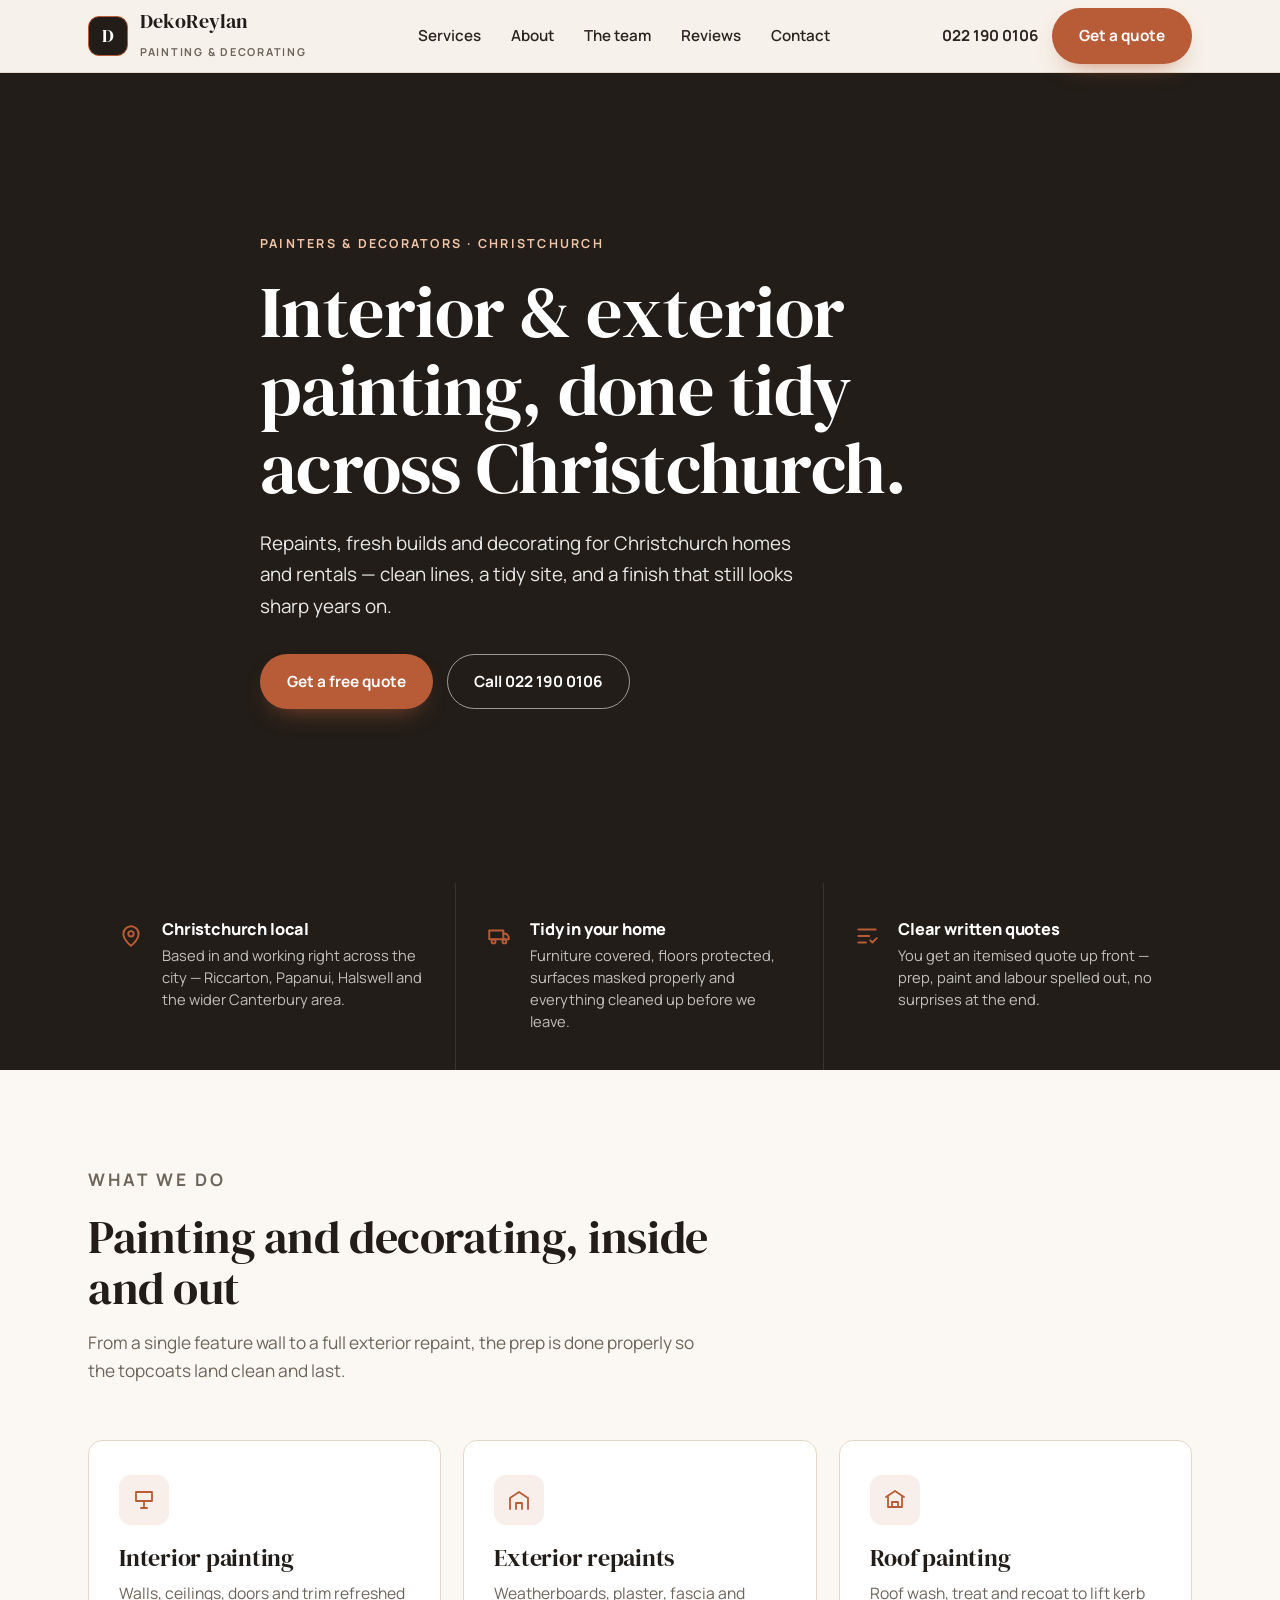
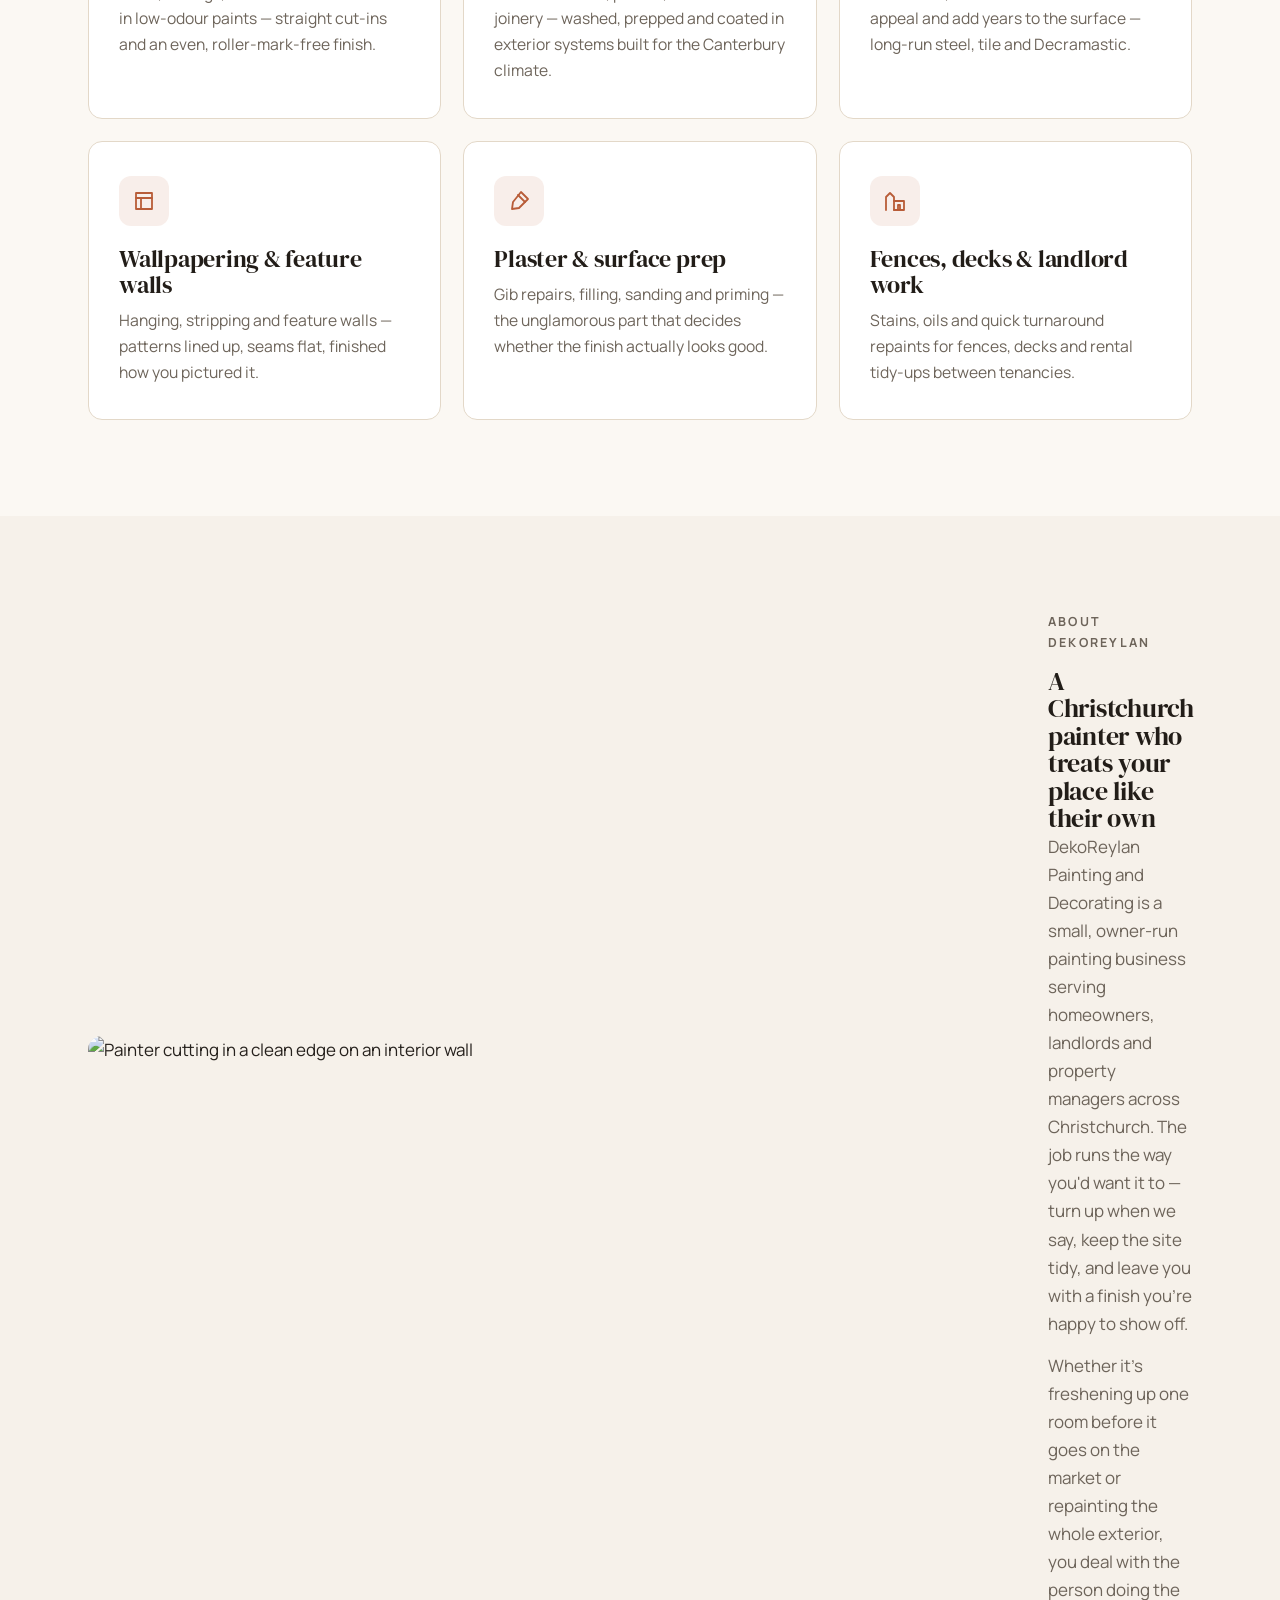
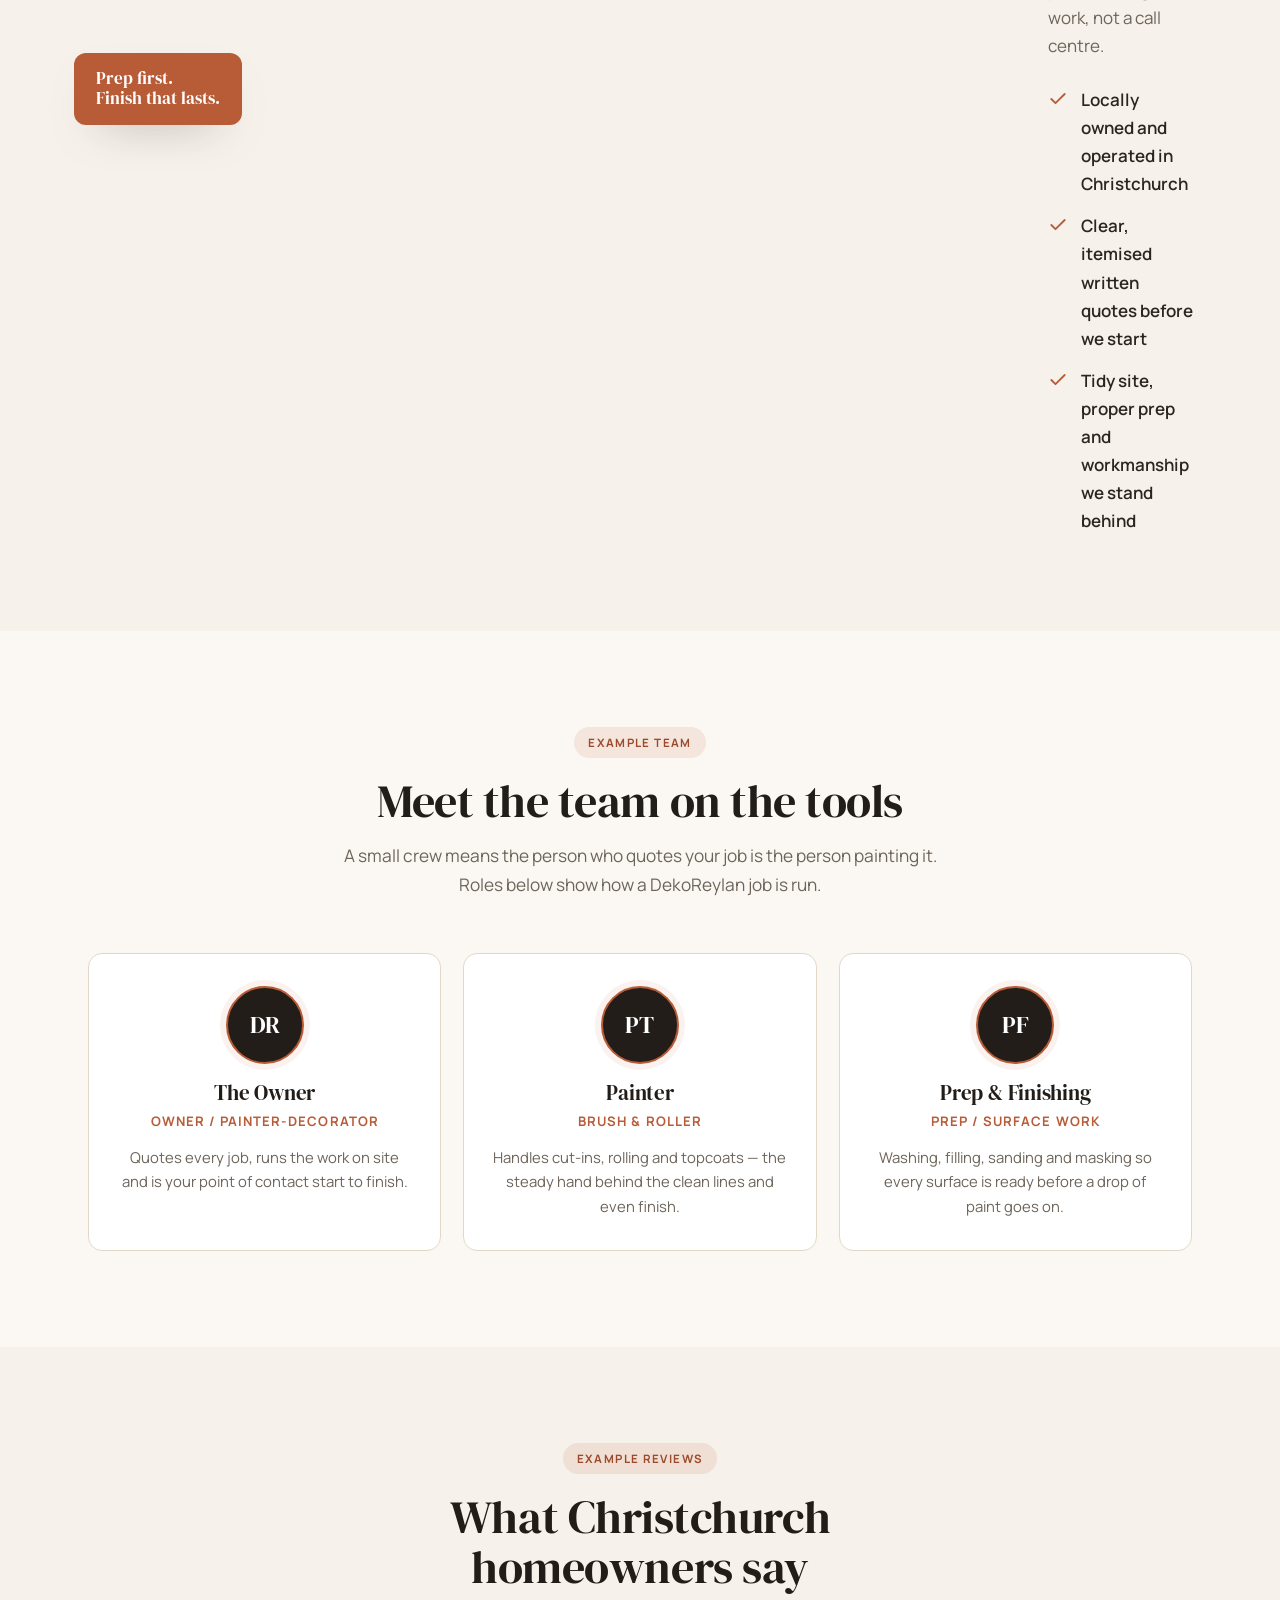
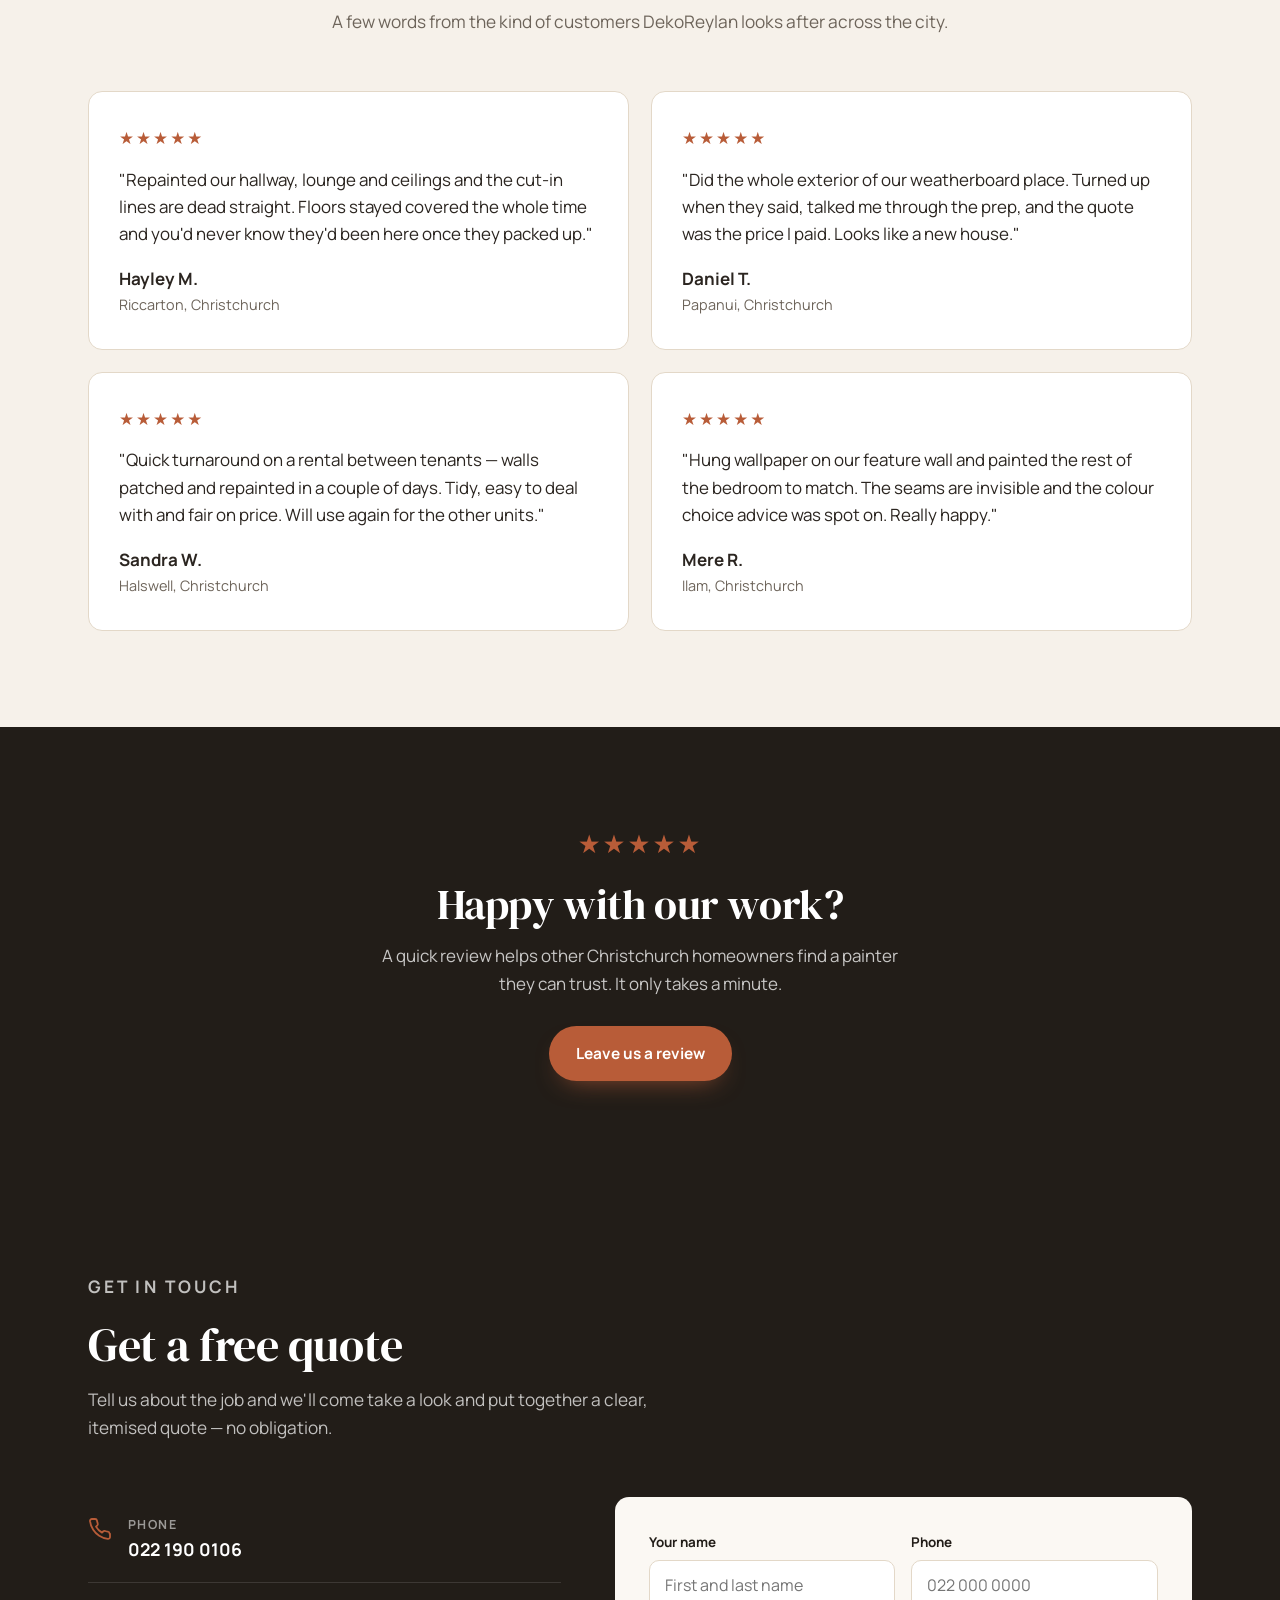
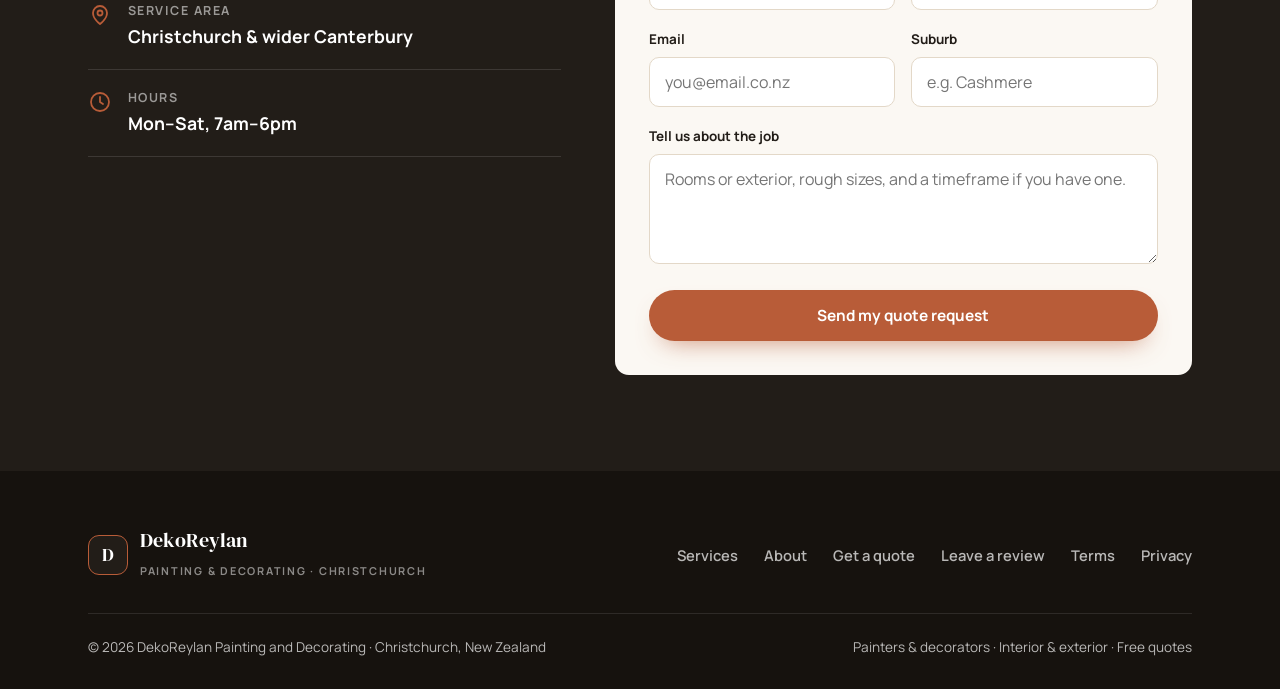
==== commit 4edc70b6: "Initial build: DekoReylan Painting and Decorating" ====
--- a/index.html
+++ b/index.html
@@ -4,362 +4,298 @@
 <meta charset="UTF-8">
 <meta name="viewport" content="width=device-width, initial-scale=1.0">
 <title>DekoReylan Painting and Decorating | Painters &amp; Decorators, Christchurch</title>
-<meta name="description" content="DekoReylan Painting and Decorating — interior and exterior painters and decorators in Christchurch. Tidy work, neat finish, clear quotes. Get a free quote today.">
-<meta name="theme-color" content="#211c18">
-<link rel="canonical" href="https://dekoreylan-painting-and-decorating-demo.vercel.app/">
-
-<!-- Open Graph -->
-<meta property="og:type" content="website">
-<meta property="og:title" content="DekoReylan Painting and Decorating | Painters &amp; Decorators, Christchurch">
-<meta property="og:description" content="Interior and exterior painting and decorating across Christchurch. Tidy work, neat finish, clear quotes.">
-<meta property="og:image" content="https://images.unsplash.com/photo-1604709177225-055f99402ea3?auto=format&fit=crop&w=1200&q=70">
-<meta property="og:url" content="https://dekoreylan-painting-and-decorating-demo.vercel.app/">
-
-<!-- Favicon -->
-<link rel="icon" href="data:image/svg+xml,%3Csvg xmlns='http://www.w3.org/2000/svg' viewBox='0 0 100 100'%3E%3Crect width='100' height='100' rx='22' fill='%23bf5b3c'/%3E%3Ctext x='50' y='70' font-family='Georgia,serif' font-size='58' font-weight='600' fill='white' text-anchor='middle'%3ED%3C/text%3E%3C/svg%3E">
-
+<meta name="description" content="DekoReylan Painting and Decorating — interior and exterior house painting, repaints, wallpapering and surface prep across Christchurch. Tidy work, clear quotes. Get a free quote.">
 <link rel="preconnect" href="https://fonts.googleapis.com">
 <link rel="preconnect" href="https://fonts.gstatic.com" crossorigin>
-<link href="https://fonts.googleapis.com/css2?family=Newsreader:ital,opsz,wght@0,6..72,400;0,6..72,500;0,6..72,600;1,6..72,400;1,6..72,500&family=Karla:wght@400;500;600;700&display=swap" rel="stylesheet">
+<link href="https://fonts.googleapis.com/css2?family=DM+Serif+Display:ital@0;1&family=Manrope:wght@400;500;600;700;800&display=swap" rel="stylesheet">
 <link rel="stylesheet" href="styles.css">
+<link rel="icon" href="data:image/svg+xml,%3Csvg xmlns='http://www.w3.org/2000/svg' viewBox='0 0 100 100'%3E%3Crect width='100' height='100' rx='22' fill='%23221d18'/%3E%3Ctext x='50' y='70' font-family='Georgia,serif' font-size='58' fill='%23b85c38' text-anchor='middle'%3ED%3C/text%3E%3C/svg%3E">
+<meta property="og:title" content="DekoReylan Painting and Decorating | Painters & Decorators, Christchurch">
+<meta property="og:description" content="Interior and exterior house painting across Christchurch. Tidy work, clear quotes, a finish that lasts.">
+<meta property="og:type" content="website">
+<meta property="og:image" content="https://images.unsplash.com/photo-1562259949-e8e7689d7828?auto=format&fit=crop&w=1200&q=70">
 </head>
 <body>
 
-<!-- INTRO OVERLAY -->
-<div id="intro">
-  <div class="intro-logo">
-    <div class="mark">D</div>
-    <div class="t">DekoReylan</div>
-    <div class="intro-bar"><span></span></div>
-  </div>
-</div>
-
-<!-- NAV -->
-<nav class="nav">
-  <a href="index.html" class="brand">
-    <span class="mark">D</span>
-    <span class="bname">DekoReylan<small>Painting &amp; Decorating</small></span>
-  </a>
-  <div class="nav-links">
-    <a href="#services">Services</a>
-    <a href="#about">About</a>
-    <a href="#crew">Our Team</a>
-    <a href="#reviews">Reviews</a>
-    <a href="#contact">Contact</a>
-  </div>
-  <div class="nav-cta">
-    <a href="tel:+64221900106" class="nav-phone">
-      <svg viewBox="0 0 24 24"><path d="M6.62 10.79a15.53 15.53 0 0 0 6.59 6.59l2.2-2.2a1 1 0 0 1 1.02-.24 11.36 11.36 0 0 0 3.57.57 1 1 0 0 1 1 1V20a1 1 0 0 1-1 1A17 17 0 0 1 3 4a1 1 0 0 1 1-1h3.5a1 1 0 0 1 1 1 11.36 11.36 0 0 0 .57 3.57 1 1 0 0 1-.24 1.02z"/></svg>
-      <span>022 190 0106</span>
+<!-- ===== NAV ===== -->
+<header class="nav">
+  <div class="wrap nav-inner">
+    <a class="brand" href="#top" aria-label="DekoReylan Painting and Decorating home">
+      <span class="brand-mark">D</span>
+      <span>
+        <span class="brand-name">DekoReylan</span><br>
+        <span class="brand-sub">Painting &amp; Decorating</span>
+      </span>
     </a>
-    <a href="#contact" class="btn btn--accent">Get a Quote</a>
-    <button class="burger" aria-label="Menu"><span></span><span></span><span></span></button>
-  </div>
-</nav>
-
-<!-- HERO -->
-<header class="hero">
-  <div class="hero-slides">
-    <div class="hero-slide active" style="background-image:url('https://images.unsplash.com/photo-1604709177225-055f99402ea3?auto=format&fit=crop&w=1900&q=75')"></div>
-    <div class="hero-slide" style="background-image:url('https://images.unsplash.com/photo-1595428774223-ef52624120d2?auto=format&fit=crop&w=1900&q=75')"></div>
-    <div class="hero-slide" style="background-image:url('https://images.unsplash.com/photo-1600585152220-90363fe7e115?auto=format&fit=crop&w=1900&q=75')"></div>
-    <div class="hero-slide" style="background-image:url('https://images.unsplash.com/photo-1562259949-e8e7689d7828?auto=format&fit=crop&w=1900&q=75')"></div>
-  </div>
-  <div class="hero-overlay"></div>
-  <div class="hero-inner">
-    <div class="eyebrow hero-eyebrow">Christchurch · Painting &amp; Decorating</div>
-    <h1>Painting and decorating, done <span class="accent">properly</span> — across Christchurch.</h1>
-    <p class="hero-sub">DekoReylan brings a tidy, careful finish to homes and businesses around Christchurch. Interior and exterior, proper prep, clean lines and a site left as neat as we found it.</p>
+    <nav class="nav-links" aria-label="Primary">
+      <a class="lnk" href="#services">Services</a>
+      <a class="lnk" href="#about">About</a>
+      <a class="lnk" href="#crew">The team</a>
+      <a class="lnk" href="#reviews">Reviews</a>
+      <a class="lnk" href="#contact">Contact</a>
+    </nav>
+    <div class="nav-cta">
+      <a class="nav-phone" href="tel:+64221900106">022 190 0106</a>
+      <a class="btn btn-primary" href="#contact">Get a quote</a>
+    </div>
+  </div>
+</header>
+
+<!-- ===== HERO ===== -->
+<section class="hero" id="top">
+  <div class="hero-slides" aria-hidden="true">
+    <div class="hero-slide active" style="background-image:url('https://images.unsplash.com/photo-1562259949-e8e7689d7828?auto=format&fit=crop&w=1900&q=70')"></div>
+    <div class="hero-slide" data-bg="https://images.unsplash.com/photo-1589939705384-5185137a7f0f?auto=format&fit=crop&w=1900&q=70"></div>
+    <div class="hero-slide" data-bg="https://images.unsplash.com/photo-1595428774223-ef52624120d2?auto=format&fit=crop&w=1900&q=70"></div>
+  </div>
+  <div class="wrap hero-content">
+    <p class="eyebrow">Painters &amp; Decorators · Christchurch</p>
+    <h1>Interior &amp; exterior painting, done tidy across Christchurch.</h1>
+    <p class="lead">Repaints, fresh builds and decorating for Christchurch homes and rentals — clean lines, a tidy site, and a finish that still looks sharp years on.</p>
     <div class="hero-actions">
-      <a href="#contact" class="btn btn--accent">Get a Free Quote</a>
-      <a href="tel:+64221900106" class="btn btn--ghost">
-        <svg width="16" height="16" viewBox="0 0 24 24" fill="currentColor"><path d="M6.62 10.79a15.53 15.53 0 0 0 6.59 6.59l2.2-2.2a1 1 0 0 1 1.02-.24 11.36 11.36 0 0 0 3.57.57 1 1 0 0 1 1 1V20a1 1 0 0 1-1 1A17 17 0 0 1 3 4a1 1 0 0 1 1-1h3.5a1 1 0 0 1 1 1 11.36 11.36 0 0 0 .57 3.57 1 1 0 0 1-.24 1.02z"/></svg>
-        Call the Painter
-      </a>
-    </div>
-  </div>
-  <div class="hero-dots">
-    <button class="active" aria-label="Slide 1"></button>
-    <button aria-label="Slide 2"></button>
-    <button aria-label="Slide 3"></button>
-    <button aria-label="Slide 4"></button>
-  </div>
-</header>
-
-<!-- TRUST STRIP -->
-<section class="trust">
-  <div class="wrap">
-    <div class="trust-grid">
-      <div class="trust-item reveal">
-        <div class="ic"><svg viewBox="0 0 24 24"><path d="M21 10c0 7-9 12-9 12s-9-5-9-12a9 9 0 0 1 18 0z"/><circle cx="12" cy="10" r="3"/></svg></div>
-        <div><h3>Christchurch Local</h3><p>Based in Christchurch and working right across the city and suburbs. You're dealing with a local who knows the area.</p></div>
+      <a class="btn btn-primary" href="#contact">Get a free quote</a>
+      <a class="btn btn-ghost" href="tel:+64221900106">Call 022 190 0106</a>
+    </div>
+  </div>
+</section>
+
+<!-- ===== TRUST STRIP ===== -->
+<section class="trust" aria-label="Why choose us">
+  <div class="wrap trust-grid">
+    <div class="trust-item">
+      <svg class="trust-ic" width="26" height="26" viewBox="0 0 24 24" fill="none" stroke="currentColor" stroke-width="1.8" stroke-linecap="round" stroke-linejoin="round"><path d="M12 21s-7-5.2-7-11a7 7 0 0 1 14 0c0 5.8-7 11-7 11Z"/><circle cx="12" cy="10" r="2.5"/></svg>
+      <div><h4>Christchurch local</h4><p>Based in and working right across the city — Riccarton, Papanui, Halswell and the wider Canterbury area.</p></div>
+    </div>
+    <div class="trust-item">
+      <svg class="trust-ic" width="26" height="26" viewBox="0 0 24 24" fill="none" stroke="currentColor" stroke-width="1.8" stroke-linecap="round" stroke-linejoin="round"><path d="M3 7h13v8H3z"/><path d="M16 10h3l2 3v2h-5"/><circle cx="7" cy="17" r="1.8"/><circle cx="17" cy="17" r="1.8"/></svg>
+      <div><h4>Tidy in your home</h4><p>Furniture covered, floors protected, surfaces masked properly and everything cleaned up before we leave.</p></div>
+    </div>
+    <div class="trust-item">
+      <svg class="trust-ic" width="26" height="26" viewBox="0 0 24 24" fill="none" stroke="currentColor" stroke-width="1.8" stroke-linecap="round" stroke-linejoin="round"><path d="M4 6h16M4 12h10M4 18h7"/><path d="m15 16 2 2 4-4"/></svg>
+      <div><h4>Clear written quotes</h4><p>You get an itemised quote up front — prep, paint and labour spelled out, no surprises at the end.</p></div>
+    </div>
+  </div>
+</section>
+
+<!-- ===== SERVICES ===== -->
+<section class="sec-cream" id="services">
+  <div class="wrap">
+    <div class="sec-head">
+      <p class="eyebrow">What we do</p>
+      <h2>Painting and decorating, inside and out</h2>
+      <p>From a single feature wall to a full exterior repaint, the prep is done properly so the topcoats land clean and last.</p>
+    </div>
+    <div class="svc-grid">
+      <article class="svc-card">
+        <div class="svc-ic"><svg width="24" height="24" viewBox="0 0 24 24" fill="none" stroke="currentColor" stroke-width="1.8" stroke-linecap="round" stroke-linejoin="round"><path d="M4 4h16v9H4z"/><path d="M12 13v7"/><path d="M9 20h6"/></svg></div>
+        <h3>Interior painting</h3>
+        <p>Walls, ceilings, doors and trim refreshed in low-odour paints — straight cut-ins and an even, roller-mark-free finish.</p>
+      </article>
+      <article class="svc-card">
+        <div class="svc-ic"><svg width="24" height="24" viewBox="0 0 24 24" fill="none" stroke="currentColor" stroke-width="1.8" stroke-linecap="round" stroke-linejoin="round"><path d="M3 21V10l9-6 9 6v11"/><path d="M9 21v-6h6v6"/></svg></div>
+        <h3>Exterior repaints</h3>
+        <p>Weatherboards, plaster, fascia and joinery — washed, prepped and coated in exterior systems built for the Canterbury climate.</p>
+      </article>
+      <article class="svc-card">
+        <div class="svc-ic"><svg width="24" height="24" viewBox="0 0 24 24" fill="none" stroke="currentColor" stroke-width="1.8" stroke-linecap="round" stroke-linejoin="round"><path d="M3 9 12 3l9 6"/><path d="M5 9v10h14V9"/><path d="M9 19v-5h6v5"/></svg></div>
+        <h3>Roof painting</h3>
+        <p>Roof wash, treat and recoat to lift kerb appeal and add years to the surface — long-run steel, tile and Decramastic.</p>
+      </article>
+      <article class="svc-card">
+        <div class="svc-ic"><svg width="24" height="24" viewBox="0 0 24 24" fill="none" stroke="currentColor" stroke-width="1.8" stroke-linecap="round" stroke-linejoin="round"><path d="M4 4h16v16H4z"/><path d="M4 9h16"/><path d="M9 9v11"/></svg></div>
+        <h3>Wallpapering &amp; feature walls</h3>
+        <p>Hanging, stripping and feature walls — patterns lined up, seams flat, finished how you pictured it.</p>
+      </article>
+      <article class="svc-card">
+        <div class="svc-ic"><svg width="24" height="24" viewBox="0 0 24 24" fill="none" stroke="currentColor" stroke-width="1.8" stroke-linecap="round" stroke-linejoin="round"><path d="M14 3 21 10l-9 9-7 1 1-7Z"/><path d="m11 6 7 7"/></svg></div>
+        <h3>Plaster &amp; surface prep</h3>
+        <p>Gib repairs, filling, sanding and priming — the unglamorous part that decides whether the finish actually looks good.</p>
+      </article>
+      <article class="svc-card">
+        <div class="svc-ic"><svg width="24" height="24" viewBox="0 0 24 24" fill="none" stroke="currentColor" stroke-width="1.8" stroke-linecap="round" stroke-linejoin="round"><path d="M3 21V8l4-4 4 4v13"/><path d="M11 12h10v9H11"/><path d="M15 21v-5h2v5"/></svg></div>
+        <h3>Fences, decks &amp; landlord work</h3>
+        <p>Stains, oils and quick turnaround repaints for fences, decks and rental tidy-ups between tenancies.</p>
+      </article>
+    </div>
+  </div>
+</section>
+
+<!-- ===== ABOUT ===== -->
+<section class="sec-bone" id="about">
+  <div class="wrap about">
+    <div class="about-media">
+      <img src="https://images.unsplash.com/photo-1589939705384-5185137a7f0f?auto=format&fit=crop&w=900&q=70" alt="Painter cutting in a clean edge on an interior wall" width="900" height="675" loading="lazy">
+      <span class="corner-tag">Prep first.<br>Finish that lasts.</span>
+    </div>
+    <div class="about-copy">
+      <p class="eyebrow">About DekoReylan</p>
+      <h2>A Christchurch painter who treats your place like their own</h2>
+      <p>DekoReylan Painting and Decorating is a small, owner-run painting business serving homeowners, landlords and property managers across Christchurch. The job runs the way you'd want it to — turn up when we say, keep the site tidy, and leave you with a finish you're happy to show off.</p>
+      <p>Whether it's freshening up one room before it goes on the market or repainting the whole exterior, you deal with the person doing the work, not a call centre.</p>
+      <ul class="checklist">
+        <li><svg class="tick" width="20" height="20" viewBox="0 0 24 24" fill="none" stroke="currentColor" stroke-width="2.2" stroke-linecap="round" stroke-linejoin="round"><path d="m20 6-11 11-5-5"/></svg> Locally owned and operated in Christchurch</li>
+        <li><svg class="tick" width="20" height="20" viewBox="0 0 24 24" fill="none" stroke="currentColor" stroke-width="2.2" stroke-linecap="round" stroke-linejoin="round"><path d="m20 6-11 11-5-5"/></svg> Clear, itemised written quotes before we start</li>
+        <li><svg class="tick" width="20" height="20" viewBox="0 0 24 24" fill="none" stroke="currentColor" stroke-width="2.2" stroke-linecap="round" stroke-linejoin="round"><path d="m20 6-11 11-5-5"/></svg> Tidy site, proper prep and workmanship we stand behind</li>
+      </ul>
+    </div>
+  </div>
+</section>
+
+<!-- ===== CREW ===== -->
+<section class="sec-cream" id="crew">
+  <div class="wrap">
+    <div class="sec-head center">
+      <span class="badge">Example team</span>
+      <h2>Meet the team on the tools</h2>
+      <p>A small crew means the person who quotes your job is the person painting it. Roles below show how a DekoReylan job is run.</p>
+    </div>
+    <div class="crew-grid">
+      <article class="crew-card">
+        <div class="avatar">DR</div>
+        <h3>The Owner</h3>
+        <div class="role-sub">Owner / Painter-Decorator</div>
+        <p>Quotes every job, runs the work on site and is your point of contact start to finish.</p>
+      </article>
+      <article class="crew-card">
+        <div class="avatar">PT</div>
+        <h3>Painter</h3>
+        <div class="role-sub">Brush &amp; roller</div>
+        <p>Handles cut-ins, rolling and topcoats — the steady hand behind the clean lines and even finish.</p>
+      </article>
+      <article class="crew-card">
+        <div class="avatar">PF</div>
+        <h3>Prep &amp; Finishing</h3>
+        <div class="role-sub">Prep / Surface work</div>
+        <p>Washing, filling, sanding and masking so every surface is ready before a drop of paint goes on.</p>
+      </article>
+    </div>
+  </div>
+</section>
+
+<!-- ===== REVIEWS ===== -->
+<section class="sec-bone" id="reviews">
+  <div class="wrap">
+    <div class="sec-head center">
+      <span class="badge">Example reviews</span>
+      <h2>What Christchurch homeowners say</h2>
+      <p>A few words from the kind of customers DekoReylan looks after across the city.</p>
+    </div>
+    <div class="rev-grid">
+      <article class="rev-card">
+        <div class="stars">★★★★★</div>
+        <p class="quote">"Repainted our hallway, lounge and ceilings and the cut-in lines are dead straight. Floors stayed covered the whole time and you'd never know they'd been here once they packed up."</p>
+        <div class="rev-who">Hayley M.</div><div class="rev-where">Riccarton, Christchurch</div>
+      </article>
+      <article class="rev-card">
+        <div class="stars">★★★★★</div>
+        <p class="quote">"Did the whole exterior of our weatherboard place. Turned up when they said, talked me through the prep, and the quote was the price I paid. Looks like a new house."</p>
+        <div class="rev-who">Daniel T.</div><div class="rev-where">Papanui, Christchurch</div>
+      </article>
+      <article class="rev-card">
+        <div class="stars">★★★★★</div>
+        <p class="quote">"Quick turnaround on a rental between tenants — walls patched and repainted in a couple of days. Tidy, easy to deal with and fair on price. Will use again for the other units."</p>
+        <div class="rev-who">Sandra W.</div><div class="rev-where">Halswell, Christchurch</div>
+      </article>
+      <article class="rev-card">
+        <div class="stars">★★★★★</div>
+        <p class="quote">"Hung wallpaper on our feature wall and painted the rest of the bedroom to match. The seams are invisible and the colour choice advice was spot on. Really happy."</p>
+        <div class="rev-who">Mere R.</div><div class="rev-where">Ilam, Christchurch</div>
+      </article>
+    </div>
+  </div>
+</section>
+
+<!-- ===== REVIEW FUNNEL BANNER ===== -->
+<section class="funnel">
+  <div class="wrap">
+    <span class="stars">★★★★★</span>
+    <h2>Happy with our work?</h2>
+    <p>A quick review helps other Christchurch homeowners find a painter they can trust. It only takes a minute.</p>
+    <a class="btn btn-primary" href="review.html">Leave us a review</a>
+  </div>
+</section>
+
+<!-- ===== CONTACT ===== -->
+<section class="contact" id="contact">
+  <div class="wrap">
+    <div class="sec-head">
+      <p class="eyebrow">Get in touch</p>
+      <h2>Get a free quote</h2>
+      <p>Tell us about the job and we'll come take a look and put together a clear, itemised quote — no obligation.</p>
+    </div>
+    <div class="contact-grid">
+      <div class="contact-info">
+        <div class="ci-row">
+          <svg class="ci-ic" width="24" height="24" viewBox="0 0 24 24" fill="none" stroke="currentColor" stroke-width="1.8" stroke-linecap="round" stroke-linejoin="round"><path d="M22 16.9v3a2 2 0 0 1-2.2 2 19.8 19.8 0 0 1-8.6-3.1 19.5 19.5 0 0 1-6-6A19.8 19.8 0 0 1 2 4.2 2 2 0 0 1 4 2h3a2 2 0 0 1 2 1.7c.1.9.4 1.8.7 2.7a2 2 0 0 1-.5 2.1L8 9.6a16 16 0 0 0 6 6l1.1-1.1a2 2 0 0 1 2.1-.5c.9.3 1.8.6 2.7.7a2 2 0 0 1 1.7 2Z"/></svg>
+          <div><div class="ci-label">Phone</div><div class="ci-val"><a href="tel:+64221900106">022 190 0106</a></div></div>
+        </div>
+        <div class="ci-row">
+          <svg class="ci-ic" width="24" height="24" viewBox="0 0 24 24" fill="none" stroke="currentColor" stroke-width="1.8" stroke-linecap="round" stroke-linejoin="round"><path d="M12 21s-7-5.2-7-11a7 7 0 0 1 14 0c0 5.8-7 11-7 11Z"/><circle cx="12" cy="10" r="2.5"/></svg>
+          <div><div class="ci-label">Service area</div><div class="ci-val">Christchurch &amp; wider Canterbury</div></div>
+        </div>
+        <div class="ci-row">
+          <svg class="ci-ic" width="24" height="24" viewBox="0 0 24 24" fill="none" stroke="currentColor" stroke-width="1.8" stroke-linecap="round" stroke-linejoin="round"><circle cx="12" cy="12" r="9"/><path d="M12 7v5l3 2"/></svg>
+          <div><div class="ci-label">Hours</div><div class="ci-val">Mon–Sat, 7am–6pm</div></div>
+        </div>
       </div>
-      <div class="trust-item reveal d1">
-        <div class="ic"><svg viewBox="0 0 24 24"><path d="M3 7h13v10H3z"/><path d="M16 10h3l2 3v4h-5"/><path d="M8 7V4h8v3"/></svg></div>
-        <div><h3>Tidy, Careful Work</h3><p>Furniture covered, edges cut clean, mess cleaned up daily. We treat your home like it's our own.</p></div>
-      </div>
-      <div class="trust-item reveal d2">
-        <div class="ic"><svg viewBox="0 0 24 24"><path d="M9 11l3 3L22 4"/><path d="M21 12v7a2 2 0 0 1-2 2H5a2 2 0 0 1-2-2V5a2 2 0 0 1 2-2h11"/></svg></div>
-        <div><h3>Clear, Honest Quotes</h3><p>A written quote you can actually read, with no surprises at the end. What we say is what you pay.</p></div>
-      </div>
-    </div>
-  </div>
-</section>
-
-<!-- SERVICES -->
-<section class="section" id="services">
-  <div class="wrap">
-    <div class="s-head reveal">
-      <span class="eyebrow">What We Do</span>
-      <h2>Brushwork and finishes for <em>every part</em> of the place</h2>
-      <p>From a single feature wall to a full repaint inside and out, DekoReylan handles the prep, the paint and the tidy-up so the finish lasts.</p>
-    </div>
-    <div class="svc-grid">
-      <div class="svc-card reveal">
-        <span class="svc-num">01</span>
-        <div class="ic"><svg viewBox="0 0 24 24"><path d="M4 7h16v6H4z"/><path d="M9 13v5a2 2 0 0 0 4 0v-2"/><path d="M4 7V4h11v3"/></svg></div>
-        <h3>Interior Painting</h3>
-        <p>Walls, ceilings, doors and trim — repainted with proper prep and neat cutting-in for a smooth, even finish that holds up.</p>
-      </div>
-      <div class="svc-card reveal d1">
-        <span class="svc-num">02</span>
-        <div class="ic"><svg viewBox="0 0 24 24"><path d="M3 21V9l9-6 9 6v12"/><path d="M9 21v-6h6v6"/><path d="M3 13h18"/></svg></div>
-        <h3>Exterior Painting</h3>
-        <p>Weatherboards, fascias, eaves and cladding given a hard-wearing coat that stands up to the Canterbury weather, washing and prep included.</p>
-      </div>
-      <div class="svc-card reveal d2">
-        <span class="svc-num">03</span>
-        <div class="ic"><svg viewBox="0 0 24 24"><path d="M4 4h16v6H4z"/><path d="M4 10v10h16V10"/><path d="M8 4v6"/><path d="M14 10v10"/></svg></div>
-        <h3>Wallpapering &amp; Feature Walls</h3>
-        <p>Hanging new wallpaper or stripping the old — clean seams, straight patterns and feature walls that lift the whole room.</p>
-      </div>
-      <div class="svc-card reveal">
-        <span class="svc-num">04</span>
-        <div class="ic"><svg viewBox="0 0 24 24"><path d="M14 4l6 6-9 9-6 1 1-6z"/><path d="M11 7l6 6"/></svg></div>
-        <h3>Surface Prep &amp; Repairs</h3>
-        <p>Filling, sanding, plaster patching and undercoats — the unseen work that makes the difference between a tidy finish and a flaky one.</p>
-      </div>
-      <div class="svc-card reveal d1">
-        <span class="svc-num">05</span>
-        <div class="ic"><svg viewBox="0 0 24 24"><path d="M3 9l9-6 9 6v12H3z"/><path d="M3 9l9 6 9-6"/></svg></div>
-        <h3>Roof &amp; Weatherboard Repaints</h3>
-        <p>Bringing tired roofs and weatherboards back to life with a thorough wash, the right primer and a finish built to last.</p>
-      </div>
-      <div class="svc-card reveal d2">
-        <span class="svc-num">06</span>
-        <div class="ic"><svg viewBox="0 0 24 24"><path d="M12 2l2.4 4.9 5.4.8-3.9 3.8.9 5.4-4.8-2.5-4.8 2.5.9-5.4L4.2 7.7l5.4-.8z"/></svg></div>
-        <h3>New Builds &amp; Renovations</h3>
-        <p>Working alongside builders and homeowners to get the painting right on new builds, extensions and full home refreshes.</p>
-      </div>
-    </div>
-  </div>
-</section>
-
-<!-- ABOUT -->
-<section class="section section--bone" id="about">
-  <div class="wrap">
-    <div class="about-grid">
-      <div class="about-media reveal">
-        <img src="https://images.unsplash.com/photo-1556909114-f6e7ad7d3136?auto=format&fit=crop&w=1000&q=75" alt="Freshly painted, light-filled interior with clean walls and trim" loading="lazy" width="1000" height="750">
-        <div class="corner-tag"><strong>Deko<br>Reylan</strong><span>Painting &amp; Decorating</span></div>
-      </div>
-      <div class="about-copy reveal d1">
-        <span class="eyebrow">About DekoReylan</span>
-        <h2>A local painter who <em>cares about the finish</em></h2>
-        <p>DekoReylan Painting and Decorating is a Christchurch painting and decorating business built on doing the job right — the prep, the paint and the parts most people never see. The aim is simple: a finish you're proud of, done without the mess and the run-around.</p>
-        <p>Every job gets the same care, whether it's one room or the whole house, inside or out. Honest advice on colours and coatings, clear pricing up front, and a tidy site from start to finish.</p>
-        <ul class="checklist">
-          <li><svg viewBox="0 0 24 24"><path d="M9 16.2 4.8 12l-1.4 1.4L9 19 21 7l-1.4-1.4z"/></svg> Locally owned and operated in Christchurch</li>
-          <li><svg viewBox="0 0 24 24"><path d="M9 16.2 4.8 12l-1.4 1.4L9 19 21 7l-1.4-1.4z"/></svg> Tidy, dust-conscious work and daily clean-up</li>
-          <li><svg viewBox="0 0 24 24"><path d="M9 16.2 4.8 12l-1.4 1.4L9 19 21 7l-1.4-1.4z"/></svg> Clear written quotes — no surprises at the end</li>
-        </ul>
-      </div>
-    </div>
-  </div>
-</section>
-
-<!-- CREW -->
-<section class="section section--dark" id="crew">
-  <div class="wrap">
-    <div class="s-head reveal" style="margin-left:auto;margin-right:auto;text-align:center">
-      <span class="badge">Example Team</span>
-      <h2>Meet the team</h2>
-      <p style="margin:0 auto">The people on the tools and behind the brush. (Roles shown as an example layout for this demo.)</p>
-    </div>
-    <div class="crew-grid">
-      <div class="crew-card reveal">
-        <div class="avatar">DR</div>
-        <h3>Owner / Lead Decorator</h3>
-        <div class="role-sub">On every job</div>
-        <p>Your main point of contact — quotes the work, sets the standard and makes sure the finish is right before it's signed off.</p>
-      </div>
-      <div class="crew-card reveal d1">
-        <div class="avatar">PP</div>
-        <h3>Prep &amp; Detailing</h3>
-        <div class="role-sub">Behind the finish</div>
-        <p>Handles the filling, sanding and masking — the careful prep that makes the topcoat look sharp and last longer.</p>
-      </div>
-      <div class="crew-card reveal d2">
-        <div class="avatar">EX</div>
-        <h3>Exterior Specialist</h3>
-        <div class="role-sub">Out in the weather</div>
-        <p>Looks after washing, weatherboards and roofs — getting exteriors prepped and coated to stand up to Canterbury conditions.</p>
-      </div>
-    </div>
-  </div>
-</section>
-
-<!-- REVIEWS -->
-<section class="section" id="reviews">
-  <div class="wrap">
-    <div class="s-head reveal">
-      <span class="badge" style="color:var(--accent);background:var(--accent-soft)">Example Reviews</span>
-      <h2>What Christchurch homeowners say</h2>
-      <p>Sample reviews shown for this demo — your real Google reviews will appear here once connected.</p>
-    </div>
-    <div class="rev-grid">
-      <div class="rev-card reveal">
-        <div class="rev-stars">★★★★★</div>
-        <p>"Repainted our whole living area and the cutting-in around the ceiling is dead straight. Turned up when he said, covered everything and left the place spotless."</p>
-        <div class="rev-author"><span class="ra">SH</span><div><b>Sarah H.</b><span>Halswell</span></div></div>
-      </div>
-      <div class="rev-card reveal d1">
-        <div class="rev-stars">★★★★★</div>
-        <p>"Did the exterior weatherboards and they look brand new. Honest about what needed doing, fair price, and no mess left behind. Couldn't fault it."</p>
-        <div class="rev-author"><span class="ra">MT</span><div><b>Mark T.</b><span>Cashmere</span></div></div>
-      </div>
-      <div class="rev-card reveal d2">
-        <div class="rev-stars">★★★★★</div>
-        <p>"Hung wallpaper in the hallway and painted the bedrooms. Tidy, polite and the finish is beautiful. Already booked him for the next room."</p>
-        <div class="rev-author"><span class="ra">RW</span><div><b>Rebecca W.</b><span>Merivale</span></div></div>
-      </div>
-    </div>
-  </div>
-</section>
-
-<!-- REVIEW FUNNEL BANNER -->
-<section class="section funnel">
-  <div class="wrap">
-    <div class="funnel-inner">
-      <div class="reveal">
-        <div class="fstars">★★★★★</div>
-        <h2>Happy with your <em>fresh new finish?</em></h2>
-        <p>Leave us a quick review — it takes 30 seconds and helps other Christchurch homeowners find us.</p>
-      </div>
-      <a href="review.html" class="btn btn--accent reveal d1">Leave a Review</a>
-    </div>
-  </div>
-</section>
-
-<!-- CONTACT -->
-<section class="section section--dark" id="contact">
-  <div class="wrap">
-    <div class="contact-grid">
-      <div class="contact-info reveal">
-        <span class="eyebrow">Get In Touch</span>
-        <h2>Let's get you a <em>free quote</em></h2>
-        <p>Tell us about the job — a room, the whole house, inside or out — and we'll come back to you with a clear price.</p>
-        <div class="cinfo-row">
-          <div class="ic"><svg viewBox="0 0 24 24"><path d="M6.62 10.79a15.53 15.53 0 0 0 6.59 6.59l2.2-2.2a1 1 0 0 1 1.02-.24 11.36 11.36 0 0 0 3.57.57 1 1 0 0 1 1 1V20a1 1 0 0 1-1 1A17 17 0 0 1 3 4a1 1 0 0 1 1-1h3.5a1 1 0 0 1 1 1 11.36 11.36 0 0 0 .57 3.57 1 1 0 0 1-.24 1.02z"/></svg></div>
-          <div><span class="lbl">Phone</span><a href="tel:+64221900106">022 190 0106</a></div>
-        </div>
-        <div class="cinfo-row">
-          <div class="ic"><svg viewBox="0 0 24 24"><rect x="3" y="5" width="18" height="14" rx="2"/><path d="m3 7 9 6 9-6"/></svg></div>
-          <div><span class="lbl">Email</span><a href="mailto:hello@dekoreylan.co.nz">hello@dekoreylan.co.nz</a></div>
-        </div>
-        <div class="cinfo-row">
-          <div class="ic"><svg viewBox="0 0 24 24"><path d="M21 10c0 7-9 12-9 12s-9-5-9-12a9 9 0 0 1 18 0z"/><circle cx="12" cy="10" r="3"/></svg></div>
-          <div><span class="lbl">Area</span><span>Christchurch &amp; surrounding suburbs</span></div>
-        </div>
-      </div>
-
-      <form class="form-card reveal d1" action="https://formsubmit.co/hello@dekoreylan.co.nz" method="POST">
-        <h3>Request a Free Quote</h3>
-        <p class="fsub">Fill in a few details and we'll be in touch to take a look.</p>
+
+      <form class="form" action="https://formsubmit.co/enquiries@dekoreylan.co.nz" method="POST">
         <input type="hidden" name="_subject" value="New quote request — DekoReylan website">
         <input type="hidden" name="_captcha" value="false">
         <input type="hidden" name="_template" value="table">
-        <input type="hidden" name="_next" value="https://dekoreylan-painting-and-decorating-demo.vercel.app/index.html#contact">
-        <div class="field-row">
+        <div class="row2">
           <div class="field">
-            <label for="name">Name</label>
-            <input id="name" type="text" name="name" placeholder="Your name" required>
+            <label for="name">Your name</label>
+            <input id="name" name="name" type="text" required placeholder="First and last name">
           </div>
           <div class="field">
             <label for="phone">Phone</label>
-            <input id="phone" type="tel" name="phone" placeholder="Best number to reach you" required>
+            <input id="phone" name="phone" type="tel" required placeholder="022 000 0000">
           </div>
         </div>
-        <div class="field-row">
+        <div class="row2">
           <div class="field">
             <label for="email">Email</label>
-            <input id="email" type="email" name="email" placeholder="you@email.co.nz" required>
+            <input id="email" name="email" type="email" placeholder="you@email.co.nz">
           </div>
           <div class="field">
             <label for="suburb">Suburb</label>
-            <input id="suburb" type="text" name="suburb" placeholder="e.g. Halswell">
+            <input id="suburb" name="suburb" type="text" placeholder="e.g. Cashmere">
           </div>
-        </div>
-        <div class="field">
-          <label for="jobtype">What do you need?</label>
-          <select id="jobtype" name="job_type">
-            <option value="">Select an option…</option>
-            <option>Interior painting</option>
-            <option>Exterior painting</option>
-            <option>Wallpapering / feature wall</option>
-            <option>Roof / weatherboard repaint</option>
-            <option>New build / renovation</option>
-            <option>Something else</option>
-          </select>
         </div>
         <div class="field">
           <label for="message">Tell us about the job</label>
-          <textarea id="message" name="message" placeholder="Which rooms or areas, inside or out, and roughly when you'd like it done…" required></textarea>
-        </div>
-        <button type="submit" class="btn btn--accent btn--block">Send Request</button>
+          <textarea id="message" name="message" required placeholder="Rooms or exterior, rough sizes, and a timeframe if you have one."></textarea>
+        </div>
+        <button class="btn btn-primary" type="submit" style="width:100%; justify-content:center;">Send my quote request</button>
       </form>
     </div>
   </div>
 </section>
 
-<!-- FOOTER -->
+<!-- ===== FOOTER ===== -->
 <footer class="footer">
   <div class="wrap">
-    <div class="footer-grid">
-      <div class="footer-about">
-        <a href="index.html" class="brand">
-          <span class="mark">D</span>
-          <span class="bname">DekoReylan<small>Painting &amp; Decorating</small></span>
-        </a>
-        <p>Interior and exterior painting and decorating for homes and businesses across Christchurch — tidy work, clear quotes, a finish that lasts.</p>
-      </div>
-      <div>
-        <h4>Explore</h4>
-        <ul>
-          <li><a href="#services">Services</a></li>
-          <li><a href="#about">About</a></li>
-          <li><a href="#crew">Our Team</a></li>
-          <li><a href="#reviews">Reviews</a></li>
-          <li><a href="review.html">Leave a Review</a></li>
-        </ul>
-      </div>
-      <div>
-        <h4>Get In Touch</h4>
-        <ul>
-          <li><a href="tel:+64221900106">022 190 0106</a></li>
-          <li><a href="mailto:hello@dekoreylan.co.nz">hello@dekoreylan.co.nz</a></li>
-          <li><span style="color:var(--muted-dk)">Christchurch, Canterbury</span></li>
-          <li><a href="#contact">Request a Quote</a></li>
-        </ul>
-      </div>
+    <div class="footer-top">
+      <a class="brand" href="#top">
+        <span class="brand-mark">D</span>
+        <span>
+          <span class="brand-name">DekoReylan</span><br>
+          <span class="brand-sub">Painting &amp; Decorating · Christchurch</span>
+        </span>
+      </a>
+      <nav class="footer-links" aria-label="Footer">
+        <a href="#services">Services</a>
+        <a href="#about">About</a>
+        <a href="#contact">Get a quote</a>
+        <a href="review.html">Leave a review</a>
+        <a href="terms.html">Terms</a>
+        <a href="privacy.html">Privacy</a>
+      </nav>
     </div>
     <div class="footer-bottom">
-      <p>© <span data-year>2026</span> DekoReylan Painting and Decorating · Christchurch, New Zealand</p>
-      <div class="fl">
-        <a href="terms.html">Terms &amp; Conditions</a>
-        <a href="privacy.html">Privacy Policy</a>
-        <a href="review.html">Reviews</a>
-      </div>
+      <span>© <span id="yr">2026</span> DekoReylan Painting and Decorating · Christchurch, New Zealand</span>
+      <span>Painters &amp; decorators · Interior &amp; exterior · Free quotes</span>
     </div>
   </div>
 </footer>
--- a/styles.css
+++ b/styles.css
@@ -1,358 +1,268 @@
 /* DekoReylan Painting and Decorating — Crafted archetype
-   Fonts: Newsreader (display serif) + Karla (body)
-   Accent: warm terracotta #bf5b3c · Anchor: warm espresso #211c18 */
-
-:root{
-  --bg:#211c18;
-  --bg-2:#2a241f;
-  --bg-3:#352d26;
-  --bone:#f3ede2;
-  --light:#fdfbf7;
-  --ink:#26201b;
-  --ink-soft:#54493f;
-  --muted:#897e70;
-  --muted-dk:#b9ac9c;
-  --line:rgba(255,255,255,.10);
-  --line-dk:rgba(38,32,27,.13);
-  --accent:#bf5b3c;
-  --accent-2:#d6764f;
-  --accent-soft:rgba(191,91,60,.10);
-  --radius:14px;
-  --radius-lg:22px;
-  --maxw:1180px;
-  --shadow:0 26px 60px -28px rgba(40,28,20,.45);
-  --ease:cubic-bezier(.22,.61,.36,1);
-}
-
-*{box-sizing:border-box;margin:0;padding:0}
-html{scroll-behavior:smooth;-webkit-text-size-adjust:100%}
-body{
-  font-family:'Karla',system-ui,sans-serif;
-  background:var(--light);
-  color:var(--ink);
-  line-height:1.65;
-  font-size:17px;
-  overflow-x:hidden;
-}
-img{max-width:100%;display:block}
-a{color:inherit;text-decoration:none}
-
-h1,h2,h3,h4,.display{
-  font-family:'Newsreader',Georgia,serif;
-  font-weight:500;
-  line-height:1.08;
-  letter-spacing:-.012em;
-}
-
-.wrap{max-width:var(--maxw);margin:0 auto;padding:0 26px}
-.section{padding:118px 0;position:relative}
-.section--bone{background:var(--bone)}
-.section--dark{background:var(--bg);color:#eee6db}
-
-.eyebrow{
-  font-family:'Karla',sans-serif;
-  text-transform:uppercase;
-  letter-spacing:.26em;
-  font-size:.73rem;
-  font-weight:700;
-  color:var(--accent);
-  display:inline-flex;
-  align-items:center;
-  gap:11px;
-}
-.eyebrow::before{content:"";width:26px;height:1.5px;background:var(--accent);display:inline-block}
-.section--dark .eyebrow{color:var(--accent-2)}
-
-.s-head{max-width:680px;margin-bottom:60px}
-.s-head h2{font-size:clamp(2.2rem,4.8vw,3.5rem);margin:20px 0 16px}
-.s-head p{color:var(--muted);font-size:1.08rem;max-width:580px}
-.section--dark .s-head p{color:var(--muted-dk)}
-.s-head h2 em{font-style:italic;color:var(--accent);font-weight:400}
-
-/* Buttons */
-.btn{
-  display:inline-flex;align-items:center;justify-content:center;gap:9px;
-  font-family:'Karla',sans-serif;font-weight:700;
-  letter-spacing:.015em;font-size:.96rem;
-  padding:15px 30px;border-radius:50px;
-  cursor:pointer;border:1.5px solid transparent;
-  transition:transform .25s var(--ease),background .25s var(--ease),color .25s var(--ease),box-shadow .25s var(--ease),border-color .25s var(--ease);
-  white-space:nowrap;
-}
-.btn--accent{background:var(--accent);color:#fff;box-shadow:0 14px 34px -14px rgba(191,91,60,.75)}
-.btn--accent:hover{background:var(--accent-2);transform:translateY(-2px)}
-.btn--ghost{background:transparent;border-color:rgba(255,255,255,.36);color:#fff}
-.btn--ghost:hover{border-color:#fff;background:rgba(255,255,255,.08);transform:translateY(-2px)}
-.btn--dark{background:var(--ink);color:#fff}
-.btn--dark:hover{background:#000;transform:translateY(-2px)}
-.btn--block{width:100%}
+   Fonts: DM Serif Display (display) + Manrope (body)
+   Palette: warm bone/cream, warm charcoal anchor, clay accent */
+
+:root {
+  --bone: #f6f1ea;
+  --bone-2: #efe6d9;
+  --cream: #fbf8f3;
+  --ink: #221d18;
+  --ink-2: #2b2520;
+  --muted: #6d645a;
+  --line: #e3d8c8;
+  --clay: #b85c38;
+  --clay-dark: #9c4a2b;
+  --white: #ffffff;
+  --radius: 14px;
+  --shadow: 0 18px 48px -28px rgba(34, 29, 24, 0.55);
+  --maxw: 1160px;
+  --img-filter: saturate(0.82) contrast(1.04) brightness(0.98);
+}
+
+* { box-sizing: border-box; margin: 0; padding: 0; }
+
+html { scroll-behavior: smooth; }
+
+body {
+  font-family: "Manrope", system-ui, sans-serif;
+  color: var(--ink-2);
+  background: var(--bone);
+  line-height: 1.65;
+  font-size: 17px;
+  -webkit-font-smoothing: antialiased;
+  text-rendering: optimizeLegibility;
+}
+
+h1, h2, h3, h4 {
+  font-family: "DM Serif Display", Georgia, serif;
+  font-weight: 400;
+  line-height: 1.08;
+  color: var(--ink);
+  letter-spacing: -0.01em;
+}
+
+a { color: inherit; text-decoration: none; }
+img { display: block; max-width: 100%; }
+
+.wrap { max-width: var(--maxw); margin: 0 auto; padding: 0 28px; }
+
+.eyebrow {
+  font-family: "Manrope", sans-serif;
+  font-weight: 700;
+  font-size: 0.78rem;
+  letter-spacing: 0.18em;
+  text-transform: uppercase;
+  color: var(--clay);
+  margin-bottom: 18px;
+}
+
+.btn {
+  display: inline-flex;
+  align-items: center;
+  gap: 9px;
+  font-family: "Manrope", sans-serif;
+  font-weight: 700;
+  font-size: 0.96rem;
+  padding: 14px 26px;
+  border-radius: 999px;
+  border: 1.5px solid transparent;
+  cursor: pointer;
+  transition: transform .2s ease, background .2s ease, color .2s ease, box-shadow .2s ease;
+  white-space: nowrap;
+}
+.btn-primary { background: var(--clay); color: #fff; box-shadow: 0 12px 26px -14px rgba(184,92,56,.8); }
+.btn-primary:hover { background: var(--clay-dark); transform: translateY(-2px); }
+.btn-ghost { background: transparent; border-color: rgba(255,255,255,.55); color: #fff; }
+.btn-ghost:hover { background: rgba(255,255,255,.12); transform: translateY(-2px); }
+.btn-dark { background: var(--ink); color: #fff; }
+.btn-dark:hover { background: #000; transform: translateY(-2px); }
 
 /* ---------- NAV ---------- */
-.nav{
-  position:fixed;top:0;left:0;right:0;z-index:80;
-  display:flex;align-items:center;justify-content:space-between;
-  padding:18px 34px;
-  background:rgba(33,28,24,0);
-  transition:background .4s var(--ease),padding .4s var(--ease),box-shadow .4s var(--ease);
-}
-.nav.scrolled{background:rgba(31,26,22,.94);backdrop-filter:blur(12px);padding:12px 34px;box-shadow:0 1px 0 rgba(255,255,255,.06)}
-.brand{display:flex;align-items:center;gap:13px;color:#fff}
-.brand .mark{
-  width:42px;height:42px;border-radius:11px;
-  background:var(--accent);color:#fff;
-  font-family:'Newsreader',serif;font-weight:600;font-size:1.18rem;
-  display:grid;place-items:center;letter-spacing:.01em;
-  box-shadow:0 8px 20px -8px rgba(191,91,60,.85);
-}
-.brand .bname{font-family:'Newsreader',serif;font-weight:600;font-size:1.28rem;letter-spacing:0;line-height:1}
-.brand .bname small{display:block;font-family:'Karla',sans-serif;font-size:.58rem;letter-spacing:.32em;text-transform:uppercase;color:var(--accent-2);font-weight:700;margin-top:4px}
-.nav-links{display:flex;align-items:center;gap:34px}
-.nav-links a{color:rgba(255,255,255,.82);font-size:.95rem;font-weight:500;transition:color .2s}
-.nav-links a:hover{color:#fff}
-.nav-cta{display:flex;align-items:center;gap:16px}
-.nav-phone{color:#fff;font-family:'Karla',sans-serif;font-weight:700;letter-spacing:.01em;display:flex;align-items:center;gap:8px}
-.nav-phone svg{width:16px;height:16px;fill:var(--accent-2)}
-.burger{display:none;flex-direction:column;gap:5px;background:none;border:0;cursor:pointer;padding:6px}
-.burger span{width:26px;height:2px;background:#fff;display:block;transition:.3s}
+.nav {
+  position: sticky; top: 0; z-index: 50;
+  background: rgba(246,241,234,.86);
+  backdrop-filter: blur(12px);
+  border-bottom: 1px solid var(--line);
+}
+.nav-inner { display: flex; align-items: center; justify-content: space-between; height: 72px; }
+.brand { display: flex; align-items: center; gap: 12px; }
+.brand-mark {
+  width: 40px; height: 40px; border-radius: 11px;
+  background: var(--ink); color: #fff;
+  display: grid; place-items: center;
+  font-family: "DM Serif Display", serif; font-size: 1.15rem;
+  border: 1.5px solid var(--clay);
+}
+.brand-name { font-family: "DM Serif Display", serif; font-size: 1.22rem; color: var(--ink); line-height: 1; }
+.brand-sub { font-size: 0.68rem; letter-spacing: 0.16em; text-transform: uppercase; color: var(--muted); font-weight: 700; }
+.nav-links { display: flex; align-items: center; gap: 30px; }
+.nav-links a.lnk { font-weight: 600; font-size: 0.95rem; color: var(--ink-2); }
+.nav-links a.lnk:hover { color: var(--clay); }
+.nav-cta { display: flex; align-items: center; gap: 14px; }
+.nav-phone { font-weight: 700; font-size: 0.95rem; }
+.nav-toggle { display: none; background: none; border: 0; font-size: 1.5rem; cursor: pointer; color: var(--ink); }
+@media (max-width: 880px) {
+  .nav-links { display: none; }
+  .nav-phone { display: none; }
+}
 
 /* ---------- HERO ---------- */
-.hero{
-  position:relative;min-height:100vh;
-  display:flex;align-items:flex-end;
-  background:var(--bg);
-  overflow:hidden;
-}
-.hero-slides{position:absolute;inset:0;z-index:0}
-.hero-slide{
-  position:absolute;inset:0;
-  background-size:cover;background-position:center;
-  filter:saturate(.92) contrast(1.02) brightness(1.02);
-  opacity:0;transform:scale(1.08);
-  transition:opacity 1.6s ease,transform 7s linear;
-}
-.hero-slide.active{opacity:1;transform:scale(1)}
-.hero-overlay{
-  position:absolute;inset:0;z-index:1;
-  background:
-    linear-gradient(180deg,rgba(33,28,24,.50) 0%,rgba(33,28,24,.32) 40%,rgba(33,28,24,.84) 100%),
-    linear-gradient(90deg,rgba(33,28,24,.74) 0%,rgba(33,28,24,.20) 62%);
-}
-.hero-inner{position:relative;z-index:2;width:100%;max-width:var(--maxw);margin:0 auto;padding:0 26px 100px}
-.hero-eyebrow{color:var(--accent-2);margin-bottom:24px}
-.hero h1{
-  color:#fff;font-weight:500;font-size:clamp(2.7rem,6.6vw,5.4rem);max-width:17ch;
-  text-shadow:0 4px 30px rgba(0,0,0,.35);
-}
-.hero h1 .accent{color:var(--accent-2);font-style:italic;font-weight:400}
-.hero-sub{color:rgba(255,255,255,.90);font-size:1.2rem;max-width:54ch;margin:26px 0 38px;line-height:1.6}
-.hero-actions{display:flex;gap:16px;flex-wrap:wrap}
-.hero-dots{position:absolute;bottom:42px;right:34px;z-index:3;display:flex;gap:10px}
-.hero-dots button{width:34px;height:4px;border:0;border-radius:2px;background:rgba(255,255,255,.3);cursor:pointer;transition:background .3s,width .3s}
-.hero-dots button.active{background:var(--accent-2);width:48px}
+.hero { position: relative; min-height: 90vh; display: flex; align-items: flex-end; background: var(--ink); overflow: hidden; }
+.hero-slides { position: absolute; inset: 0; }
+.hero-slide {
+  position: absolute; inset: 0;
+  background-size: cover; background-position: center;
+  filter: var(--img-filter);
+  opacity: 0; transition: opacity 1.6s ease-in-out;
+}
+.hero-slide.active { opacity: 1; }
+.hero::after {
+  content: ""; position: absolute; inset: 0;
+  background: linear-gradient(180deg, rgba(34,29,24,.42) 0%, rgba(34,29,24,.55) 55%, rgba(34,29,24,.78) 100%);
+}
+.hero-content { position: relative; z-index: 2; padding: 0 0 78px; max-width: 760px; }
+.hero .eyebrow { color: #f1c4a8; }
+.hero h1 { color: #fff; font-size: clamp(2.6rem, 6vw, 4.5rem); margin-bottom: 22px; }
+.hero p.lead { color: rgba(255,255,255,.9); font-size: 1.18rem; max-width: 560px; margin-bottom: 32px; }
+.hero-actions { display: flex; gap: 14px; flex-wrap: wrap; }
+@media (max-width: 880px){ .hero-content { padding-bottom: 54px; } }
+
+/* ---------- SECTIONS ---------- */
+section { padding: 96px 0; }
+.sec-bone { background: var(--bone); }
+.sec-cream { background: var(--cream); }
+.sec-2 { background: var(--bone-2); }
+.sec-head { max-width: 620px; margin-bottom: 54px; }
+.sec-head.center { margin-left: auto; margin-right: auto; text-align: center; }
+.sec-head h2 { font-size: clamp(2rem, 4vw, 2.9rem); margin-bottom: 16px; }
+.sec-head p { color: var(--muted); font-size: 1.08rem; }
 
 /* ---------- TRUST STRIP ---------- */
-.trust{background:var(--bg-2);border-top:1px solid var(--line);border-bottom:1px solid var(--line)}
-.trust-grid{display:grid;grid-template-columns:repeat(3,1fr);gap:0}
-.trust-item{padding:42px 32px;display:flex;gap:18px;align-items:flex-start;border-right:1px solid var(--line)}
-.trust-item:last-child{border-right:0}
-.trust-item .ic{flex:0 0 auto;width:48px;height:48px;border-radius:12px;background:var(--accent-soft);display:grid;place-items:center}
-.trust-item .ic svg{width:24px;height:24px;stroke:var(--accent-2);fill:none;stroke-width:1.7}
-.trust-item h3{color:#fff;font-size:1.22rem;margin-bottom:6px;font-weight:600}
-.trust-item p{color:var(--muted-dk);font-size:.96rem;line-height:1.55}
+.trust { background: var(--ink); color: #fff; padding: 0; }
+.trust-grid { display: grid; grid-template-columns: repeat(3,1fr); }
+.trust-item { padding: 38px 30px; border-right: 1px solid rgba(255,255,255,.1); display: flex; gap: 18px; align-items: flex-start; }
+.trust-item:last-child { border-right: 0; }
+.trust-ic { color: var(--clay); flex: 0 0 auto; margin-top: 2px; }
+.trust-item h4 { color: #fff; font-family: "Manrope",sans-serif; font-weight: 800; font-size: 1.02rem; margin-bottom: 5px; letter-spacing: -0.01em; }
+.trust-item p { color: rgba(255,255,255,.72); font-size: 0.92rem; line-height: 1.5; }
+@media (max-width: 760px){ .trust-grid { grid-template-columns: 1fr; } .trust-item { border-right: 0; border-bottom: 1px solid rgba(255,255,255,.1); } }
 
 /* ---------- SERVICES ---------- */
-.svc-grid{display:grid;grid-template-columns:repeat(3,1fr);gap:24px}
-.svc-card{
-  background:var(--light);border:1px solid var(--line-dk);border-radius:var(--radius-lg);
-  padding:38px 32px;position:relative;overflow:hidden;
-  transition:transform .35s var(--ease),box-shadow .35s var(--ease),border-color .35s;
-}
-.svc-card::before{content:"";position:absolute;top:0;left:0;width:100%;height:3px;background:var(--accent);transform:scaleX(0);transform-origin:left;transition:transform .4s var(--ease)}
-.svc-card:hover{transform:translateY(-6px);box-shadow:var(--shadow);border-color:transparent}
-.svc-card:hover::before{transform:scaleX(1)}
-.svc-num{font-family:'Newsreader',serif;font-style:italic;font-weight:500;font-size:1.15rem;color:var(--accent);letter-spacing:.02em}
-.svc-card .ic{width:56px;height:56px;border-radius:14px;background:var(--bone);display:grid;place-items:center;margin:16px 0 22px}
-.svc-card .ic svg{width:28px;height:28px;stroke:var(--ink);fill:none;stroke-width:1.6}
-.svc-card h3{font-size:1.4rem;margin-bottom:11px;font-weight:600}
-.svc-card p{color:var(--muted);font-size:.98rem}
+.svc-grid { display: grid; grid-template-columns: repeat(3,1fr); gap: 22px; }
+.svc-card {
+  background: var(--white); border: 1px solid var(--line); border-radius: var(--radius);
+  padding: 34px 30px; transition: transform .25s ease, box-shadow .25s ease, border-color .25s ease;
+}
+.svc-card:hover { transform: translateY(-5px); box-shadow: var(--shadow); border-color: #d8c7af; }
+.svc-ic {
+  width: 50px; height: 50px; border-radius: 12px; display: grid; place-items: center;
+  background: rgba(184,92,56,.1); color: var(--clay); margin-bottom: 20px;
+}
+.svc-card h3 { font-size: 1.5rem; margin-bottom: 10px; }
+.svc-card p { color: var(--muted); font-size: 0.98rem; }
+@media (max-width: 880px){ .svc-grid { grid-template-columns: 1fr; } }
 
 /* ---------- ABOUT ---------- */
-.about-grid{display:grid;grid-template-columns:1fr 1fr;gap:70px;align-items:center}
-.about-media{position:relative}
-.about-media img{width:100%;aspect-ratio:4/3;object-fit:cover;border-radius:var(--radius-lg);filter:saturate(.92) contrast(1.02) brightness(1.02)}
-.about-media .corner-tag{
-  position:absolute;bottom:-20px;left:-20px;
-  background:var(--accent);color:#fff;
-  padding:20px 26px;border-radius:16px;
-  font-family:'Newsreader',serif;line-height:1.05;
-  box-shadow:0 18px 38px -16px rgba(191,91,60,.7);
-}
-.about-media .corner-tag strong{display:block;font-size:2rem;font-weight:600}
-.about-media .corner-tag span{font-family:'Karla',sans-serif;font-size:.72rem;letter-spacing:.18em;text-transform:uppercase;opacity:.94}
-.about-copy h2{font-size:clamp(2rem,4.4vw,3rem);margin:18px 0 20px}
-.about-copy h2 em{font-style:italic;color:var(--accent);font-weight:400}
-.about-copy p{color:var(--ink-soft);margin-bottom:16px}
-.checklist{list-style:none;margin-top:26px;display:grid;gap:15px}
-.checklist li{display:flex;gap:13px;align-items:flex-start;font-weight:500;color:var(--ink)}
-.checklist li svg{flex:0 0 auto;width:22px;height:22px;margin-top:3px;fill:var(--accent)}
+.about { display: grid; grid-template-columns: 1fr 1.05fr; gap: 60px; align-items: center; }
+.about-media { position: relative; }
+.about-media img {
+  width: 100%; aspect-ratio: 4/3; object-fit: cover; border-radius: var(--radius);
+  filter: var(--img-filter);
+}
+.corner-tag {
+  position: absolute; left: -14px; bottom: -14px;
+  background: var(--clay); color: #fff; padding: 16px 22px; border-radius: 12px;
+  font-family: "DM Serif Display", serif; font-size: 1.05rem; line-height: 1.2; max-width: 200px;
+  box-shadow: var(--shadow);
+}
+.checklist { list-style: none; margin-top: 26px; display: grid; gap: 14px; }
+.checklist li { display: flex; gap: 13px; align-items: flex-start; font-weight: 600; color: var(--ink-2); }
+.checklist .tick { color: var(--clay); flex: 0 0 auto; margin-top: 3px; }
+.about p { color: var(--muted); margin-bottom: 14px; }
+@media (max-width: 880px){ .about { grid-template-columns: 1fr; gap: 44px; } .corner-tag { left: 14px; } }
 
 /* ---------- CREW ---------- */
-.crew-grid{display:grid;grid-template-columns:repeat(3,1fr);gap:24px}
-.crew-card{background:var(--bg-2);border:1px solid var(--line);border-radius:var(--radius-lg);padding:38px 28px;text-align:center;transition:transform .35s var(--ease),border-color .35s}
-.crew-card:hover{transform:translateY(-5px);border-color:rgba(191,91,60,.45)}
-.avatar{
-  width:88px;height:88px;border-radius:50%;margin:0 auto 20px;
-  background:var(--bg-3);display:grid;place-items:center;
-  font-family:'Newsreader',serif;font-weight:600;font-size:1.7rem;color:#fff;
-  border:2px solid var(--accent);box-shadow:0 0 0 5px rgba(191,91,60,.13);
-}
-.crew-card h3{color:#fff;font-size:1.3rem;font-weight:600}
-.crew-card .role-sub{color:var(--accent-2);font-family:'Karla',sans-serif;font-size:.73rem;letter-spacing:.18em;text-transform:uppercase;font-weight:700;margin:7px 0 13px}
-.crew-card p{color:var(--muted-dk);font-size:.94rem}
-.badge{display:inline-block;font-family:'Karla',sans-serif;font-weight:700;font-size:.71rem;letter-spacing:.16em;text-transform:uppercase;color:var(--accent);background:var(--accent-soft);padding:7px 15px;border-radius:40px;margin-bottom:20px}
+.crew-grid { display: grid; grid-template-columns: repeat(3,1fr); gap: 22px; }
+.crew-card { background: var(--white); border: 1px solid var(--line); border-radius: var(--radius); padding: 32px 28px; text-align: center; }
+.avatar {
+  width: 78px; height: 78px; border-radius: 50%; margin: 0 auto 18px;
+  background: var(--ink); color: #fff; display: grid; place-items: center;
+  font-family: "DM Serif Display", serif; font-size: 1.5rem;
+  border: 2px solid var(--clay); box-shadow: 0 0 0 6px rgba(184,92,56,.08);
+}
+.crew-card h3 { font-size: 1.32rem; margin-bottom: 6px; }
+.crew-card .role-sub { color: var(--clay); font-weight: 700; font-size: 0.82rem; letter-spacing: 0.08em; text-transform: uppercase; margin-bottom: 12px; }
+.crew-card p { color: var(--muted); font-size: 0.93rem; }
+.badge {
+  display: inline-block; background: rgba(184,92,56,.12); color: var(--clay-dark);
+  font-weight: 700; font-size: 0.72rem; letter-spacing: 0.12em; text-transform: uppercase;
+  padding: 6px 14px; border-radius: 999px; margin-bottom: 18px;
+}
+@media (max-width: 880px){ .crew-grid { grid-template-columns: 1fr; } }
 
 /* ---------- REVIEWS ---------- */
-.rev-grid{display:grid;grid-template-columns:repeat(3,1fr);gap:24px}
-.rev-card{background:var(--light);border:1px solid var(--line-dk);border-radius:var(--radius-lg);padding:34px;position:relative}
-.rev-stars{color:var(--accent);letter-spacing:3px;font-size:1.05rem;margin-bottom:16px}
-.rev-card p{color:var(--ink-soft);font-family:'Newsreader',serif;font-style:italic;font-size:1.12rem;line-height:1.5;margin-bottom:22px}
-.rev-author{display:flex;align-items:center;gap:12px}
-.rev-author .ra{width:44px;height:44px;border-radius:50%;background:var(--ink);color:#fff;display:grid;place-items:center;font-family:'Newsreader',serif;font-weight:600}
-.rev-author b{display:block;font-size:.99rem;font-weight:700}
-.rev-author span{font-size:.85rem;color:var(--muted)}
+.rev-grid { display: grid; grid-template-columns: repeat(2,1fr); gap: 22px; }
+.rev-card { background: var(--white); border: 1px solid var(--line); border-radius: var(--radius); padding: 32px 30px; }
+.stars { color: var(--clay); letter-spacing: 2px; margin-bottom: 14px; font-size: 1.05rem; }
+.rev-card p.quote { font-size: 1.06rem; color: var(--ink-2); margin-bottom: 18px; line-height: 1.6; }
+.rev-who { font-weight: 700; }
+.rev-where { color: var(--muted); font-size: 0.9rem; }
+@media (max-width: 760px){ .rev-grid { grid-template-columns: 1fr; } }
 
 /* ---------- REVIEW FUNNEL BANNER ---------- */
-.funnel{background:linear-gradient(135deg,#2a241f 0%,#1c1813 100%);position:relative;overflow:hidden}
-.funnel::after{content:"";position:absolute;right:-80px;top:-80px;width:320px;height:320px;background:radial-gradient(circle,rgba(191,91,60,.24),transparent 70%)}
-.funnel-inner{display:flex;align-items:center;justify-content:space-between;gap:44px;position:relative;z-index:1;flex-wrap:wrap}
-.funnel h2{color:#fff;font-size:clamp(1.9rem,4vw,2.9rem);max-width:19ch;font-weight:500}
-.funnel h2 em{font-style:italic;color:var(--accent-2);font-weight:400}
-.funnel .fstars{color:var(--accent-2);font-size:1.7rem;letter-spacing:5px;margin-bottom:14px}
-.funnel p{color:var(--muted-dk);margin-top:12px;max-width:42ch}
+.funnel { background: var(--ink); color: #fff; text-align: center; }
+.funnel h2 { color: #fff; font-size: clamp(1.8rem,3.6vw,2.6rem); margin-bottom: 14px; }
+.funnel .stars { font-size: 1.6rem; display: block; margin-bottom: 18px; }
+.funnel p { color: rgba(255,255,255,.75); max-width: 520px; margin: 0 auto 28px; }
 
 /* ---------- CONTACT ---------- */
-.contact-grid{display:grid;grid-template-columns:.85fr 1.15fr;gap:60px}
-.contact-info h2{color:#fff;font-size:clamp(2.1rem,4.6vw,3.2rem);margin:18px 0 20px;font-weight:500}
-.contact-info h2 em{font-style:italic;color:var(--accent-2);font-weight:400}
-.contact-info>p{color:var(--muted-dk);max-width:44ch;margin-bottom:32px}
-.cinfo-row{display:flex;gap:16px;align-items:flex-start;padding:20px 0;border-top:1px solid var(--line)}
-.cinfo-row:last-child{border-bottom:1px solid var(--line)}
-.cinfo-row .ic{flex:0 0 auto;width:46px;height:46px;border-radius:12px;background:var(--accent-soft);display:grid;place-items:center}
-.cinfo-row .ic svg{width:22px;height:22px;stroke:var(--accent-2);fill:none;stroke-width:1.7}
-.cinfo-row .lbl{font-family:'Karla',sans-serif;font-weight:700;font-size:.71rem;letter-spacing:.18em;text-transform:uppercase;color:var(--muted)}
-.cinfo-row a,.cinfo-row span{color:#fff;font-size:1.06rem;font-weight:500;display:block}
-.cinfo-row a:hover{color:var(--accent-2)}
-
-.form-card{background:var(--light);border-radius:var(--radius-lg);padding:42px;box-shadow:var(--shadow);color:var(--ink)}
-.form-card h3{font-size:1.7rem;margin-bottom:6px;font-weight:600}
-.form-card .fsub{color:var(--muted);font-size:.96rem;margin-bottom:26px}
-.field{margin-bottom:19px}
-.field label{display:block;font-family:'Karla',sans-serif;font-weight:700;font-size:.74rem;letter-spacing:.1em;text-transform:uppercase;color:var(--ink-soft);margin-bottom:8px}
-.field input,.field select,.field textarea{
-  width:100%;padding:14px 16px;border:1.5px solid var(--line-dk);border-radius:var(--radius);
-  font-family:'Karla',sans-serif;font-size:1rem;color:var(--ink);background:#fbf8f3;transition:border-color .2s,background .2s;
-}
-.field input:focus,.field select:focus,.field textarea:focus{outline:none;border-color:var(--accent);background:#fff}
-.field textarea{resize:vertical;min-height:120px}
-.field-row{display:grid;grid-template-columns:1fr 1fr;gap:18px}
+.contact { background: var(--ink); color: #fff; }
+.contact h2 { color: #fff; }
+.contact .sec-head p { color: rgba(255,255,255,.72); }
+.contact-grid { display: grid; grid-template-columns: 0.9fr 1.1fr; gap: 54px; align-items: start; }
+.contact-info .ci-row { display: flex; gap: 16px; align-items: flex-start; padding: 18px 0; border-bottom: 1px solid rgba(255,255,255,.12); }
+.contact-info .ci-ic { color: var(--clay); flex: 0 0 auto; margin-top: 2px; }
+.contact-info .ci-label { font-size: 0.78rem; letter-spacing: 0.12em; text-transform: uppercase; color: rgba(255,255,255,.55); font-weight: 700; }
+.contact-info .ci-val { font-weight: 700; font-size: 1.1rem; color: #fff; }
+.contact-info .ci-val a:hover { color: var(--clay); }
+.form { background: var(--cream); border-radius: var(--radius); padding: 34px; }
+.form label { display: block; font-weight: 700; font-size: 0.84rem; color: var(--ink); margin-bottom: 7px; }
+.field { margin-bottom: 18px; }
+.field input, .field textarea, .field select {
+  width: 100%; padding: 13px 15px; border: 1.5px solid var(--line); border-radius: 10px;
+  font-family: inherit; font-size: 1rem; background: #fff; color: var(--ink-2); transition: border-color .2s ease;
+}
+.field input:focus, .field textarea:focus, .field select:focus { outline: none; border-color: var(--clay); }
+.field textarea { resize: vertical; min-height: 110px; }
+.form .row2 { display: grid; grid-template-columns: 1fr 1fr; gap: 16px; }
+@media (max-width: 880px){ .contact-grid { grid-template-columns: 1fr; gap: 36px; } .form .row2 { grid-template-columns: 1fr; } }
 
 /* ---------- FOOTER ---------- */
-.footer{background:#19140f;color:#cfc6ba;padding:76px 0 36px}
-.footer-grid{display:grid;grid-template-columns:1.4fr 1fr 1fr;gap:50px;padding-bottom:46px;border-bottom:1px solid var(--line)}
-.footer .brand{margin-bottom:20px}
-.footer-about p{color:var(--muted-dk);max-width:40ch;font-size:.96rem}
-.footer h4{font-family:'Karla',sans-serif;font-weight:700;color:#fff;text-transform:uppercase;letter-spacing:.14em;font-size:.82rem;margin-bottom:18px}
-.footer ul{list-style:none;display:grid;gap:12px}
-.footer ul a{color:var(--muted-dk);font-size:.96rem;transition:color .2s}
-.footer ul a:hover{color:var(--accent-2)}
-.footer-bottom{display:flex;justify-content:space-between;align-items:center;padding-top:28px;flex-wrap:wrap;gap:12px}
-.footer-bottom p{color:var(--muted);font-size:.86rem}
-.footer-bottom .fl{display:flex;gap:22px}
-.footer-bottom .fl a{color:var(--muted);font-size:.86rem}
-.footer-bottom .fl a:hover{color:#fff}
-
-/* ---------- INTRO OVERLAY ---------- */
-#intro{position:fixed;inset:0;z-index:200;background:var(--bg);display:grid;place-items:center;transition:opacity .7s ease,visibility .7s}
-#intro.done{opacity:0;visibility:hidden}
-.intro-logo{text-align:center}
-.intro-logo .mark{width:66px;height:66px;border-radius:16px;background:var(--accent);color:#fff;font-family:'Newsreader',serif;font-weight:600;font-size:1.9rem;display:grid;place-items:center;margin:0 auto 20px;animation:pop .6s var(--ease)}
-.intro-logo .t{font-family:'Newsreader',serif;color:#fff;letter-spacing:.04em;font-size:1.3rem;opacity:0;animation:fadeUp .6s var(--ease) .25s forwards}
-.intro-bar{width:160px;height:3px;background:rgba(255,255,255,.12);border-radius:2px;margin:22px auto 0;overflow:hidden}
-.intro-bar span{display:block;height:100%;width:0;background:var(--accent);animation:load 1.1s var(--ease) .15s forwards}
-@keyframes pop{0%{transform:scale(.6);opacity:0}100%{transform:scale(1);opacity:1}}
-@keyframes load{to{width:100%}}
-
-/* ---------- REVEAL ---------- */
-.reveal{opacity:0;transform:translateY(28px);transition:opacity .7s var(--ease),transform .7s var(--ease)}
-.reveal.in{opacity:1;transform:none}
-.reveal.d1{transition-delay:.08s}.reveal.d2{transition-delay:.16s}.reveal.d3{transition-delay:.24s}.reveal.d4{transition-delay:.32s}
-@keyframes fadeUp{to{opacity:1;transform:none}}
-
-/* ---------- PAGE HEADER (sub pages) ---------- */
-.page-hero{background:var(--bg);color:#fff;padding:160px 0 86px;position:relative;overflow:hidden}
-.page-hero::after{content:"";position:absolute;right:-60px;bottom:-60px;width:300px;height:300px;background:radial-gradient(circle,rgba(191,91,60,.2),transparent 70%)}
-.page-hero h1{font-size:clamp(2.5rem,6vw,4.1rem);margin-top:16px;font-weight:500}
-.page-hero p{color:var(--muted-dk);max-width:56ch;margin-top:16px}
-.prose{max-width:780px;margin:0 auto}
-.prose h2{font-size:1.7rem;margin:40px 0 14px;font-weight:600}
-.prose h3{font-size:1.25rem;margin:26px 0 10px;font-weight:600}
-.prose p,.prose li{color:var(--ink-soft);margin-bottom:14px}
-.prose ul{padding-left:22px;margin-bottom:14px}
-.back-link{display:inline-flex;align-items:center;gap:8px;color:var(--accent);font-family:'Karla',sans-serif;font-weight:700;letter-spacing:.04em;font-size:.9rem;margin-bottom:30px}
-
-/* ---------- REVIEW PAGE ---------- */
-.review-wrap{min-height:100vh;display:grid;place-items:center;background:var(--bg);padding:120px 24px 60px;color:#fff}
-.review-card{max-width:600px;text-align:center;background:var(--bg-2);border:1px solid var(--line);border-radius:24px;padding:58px 46px;box-shadow:var(--shadow)}
-.review-card .mark{width:60px;height:60px;border-radius:15px;background:var(--accent);color:#fff;font-family:'Newsreader',serif;font-weight:600;font-size:1.7rem;display:grid;place-items:center;margin:0 auto 24px}
-.review-card h1{font-size:2.2rem;margin-bottom:12px;font-weight:500}
-.review-card>p{color:var(--muted-dk);margin-bottom:34px}
-.stars-pick{display:flex;justify-content:center;gap:10px;margin-bottom:14px}
-.stars-pick button{background:none;border:0;cursor:pointer;font-size:2.8rem;color:#4a4036;transition:transform .15s,color .15s;line-height:1}
-.stars-pick button:hover{transform:scale(1.15)}
-.stars-pick button.lit{color:var(--accent)}
-.review-hint{color:var(--muted);font-size:.92rem;min-height:24px}
-
-/* ---------- PRIVATE FEEDBACK PAGE ---------- */
-.feedback-wrap{min-height:100vh;display:grid;place-items:center;background:var(--bone);padding:120px 24px 60px}
-.feedback-card{max-width:560px;width:100%;background:#fff;border-radius:24px;padding:48px 42px;box-shadow:var(--shadow)}
-.feedback-card .mark{width:54px;height:54px;border-radius:14px;background:var(--accent);color:#fff;font-family:'Newsreader',serif;font-weight:600;font-size:1.5rem;display:grid;place-items:center;margin-bottom:22px}
-.feedback-card h1{font-size:2rem;margin-bottom:8px;font-weight:500}
-.feedback-card>p{color:var(--muted);margin-bottom:28px}
-.success-state{display:none;text-align:center;padding:20px 0}
-.success-state.show{display:block}
-.success-state .check{width:74px;height:74px;border-radius:50%;background:var(--accent-soft);display:grid;place-items:center;margin:0 auto 20px}
-.success-state .check svg{width:38px;height:38px;stroke:var(--accent);fill:none;stroke-width:2.2}
-.success-state h2{font-size:1.7rem;margin-bottom:10px;font-weight:600}
-.success-state p{color:var(--muted)}
-
-/* ---------- RESPONSIVE ---------- */
-@media(max-width:960px){
-  .nav-links{display:none}
-  .burger{display:flex}
-  .nav-links.open{display:flex;flex-direction:column;position:absolute;top:100%;left:0;right:0;background:rgba(31,26,22,.98);padding:24px 34px;gap:20px;border-top:1px solid var(--line)}
-  .trust-grid{grid-template-columns:1fr}
-  .trust-item{border-right:0;border-bottom:1px solid var(--line)}
-  .trust-item:last-child{border-bottom:0}
-  .svc-grid{grid-template-columns:1fr 1fr}
-  .about-grid{grid-template-columns:1fr;gap:54px}
-  .crew-grid{grid-template-columns:1fr 1fr}
-  .rev-grid{grid-template-columns:1fr}
-  .contact-grid{grid-template-columns:1fr;gap:44px}
-  .footer-grid{grid-template-columns:1fr;gap:36px}
-}
-@media(max-width:560px){
-  body{font-size:16px}
-  .section{padding:82px 0}
-  .svc-grid,.crew-grid{grid-template-columns:1fr}
-  .field-row{grid-template-columns:1fr}
-  .nav{padding:14px 20px}
-  .hero-inner{padding-bottom:76px}
-  .hero-dots{right:20px;bottom:24px}
-  .nav-phone span{display:none}
-  .form-card,.review-card,.feedback-card{padding:32px 26px}
-  .about-media .corner-tag{left:0}
-}
-@media(prefers-reduced-motion:reduce){
-  *{animation-duration:.001ms!important;transition-duration:.001ms!important;scroll-behavior:auto}
-  .hero-slide{transition:opacity .3s}
-}
+.footer { background: #16120e; color: rgba(255,255,255,.7); padding: 56px 0 30px; }
+.footer-top { display: flex; justify-content: space-between; gap: 30px; flex-wrap: wrap; padding-bottom: 30px; border-bottom: 1px solid rgba(255,255,255,.1); }
+.footer .brand-name { color: #fff; }
+.footer .brand-sub { color: rgba(255,255,255,.5); }
+.footer-links { display: flex; gap: 26px; flex-wrap: wrap; align-items: center; }
+.footer-links a { font-weight: 600; font-size: 0.92rem; }
+.footer-links a:hover { color: var(--clay); }
+.footer-bottom { padding-top: 22px; font-size: 0.85rem; display: flex; justify-content: space-between; gap: 16px; flex-wrap: wrap; }
+
+/* ---------- SUBPAGE ---------- */
+.subpage { max-width: 820px; margin: 0 auto; padding: 70px 28px 90px; }
+.subpage h1 { font-size: clamp(2.2rem,5vw,3rem); margin-bottom: 10px; }
+.subpage h2 { font-size: 1.5rem; margin: 34px 0 12px; }
+.subpage p, .subpage li { color: var(--muted); margin-bottom: 12px; }
+.subpage ul { padding-left: 22px; }
+.subpage .back { display: inline-flex; gap: 8px; align-items: center; font-weight: 700; color: var(--clay); margin-bottom: 26px; }
+.subpage .meta { color: var(--muted); font-size: 0.9rem; margin-bottom: 30px; }
+
+.review-hero { text-align: center; max-width: 640px; margin: 0 auto; padding: 80px 28px 40px; }
+.review-hero .stars { font-size: 2.4rem; color: var(--clay); margin-bottom: 20px; }
+.review-hero h1 { font-size: clamp(2.2rem,5vw,3.2rem); margin-bottom: 16px; }
+.review-hero p { color: var(--muted); font-size: 1.1rem; margin-bottom: 32px; }
+.review-actions { display: flex; gap: 14px; justify-content: center; flex-wrap: wrap; }
+
+@media (prefers-reduced-motion: reduce) {
+  .hero-slide { transition: none; }
+  html { scroll-behavior: auto; }
+}
